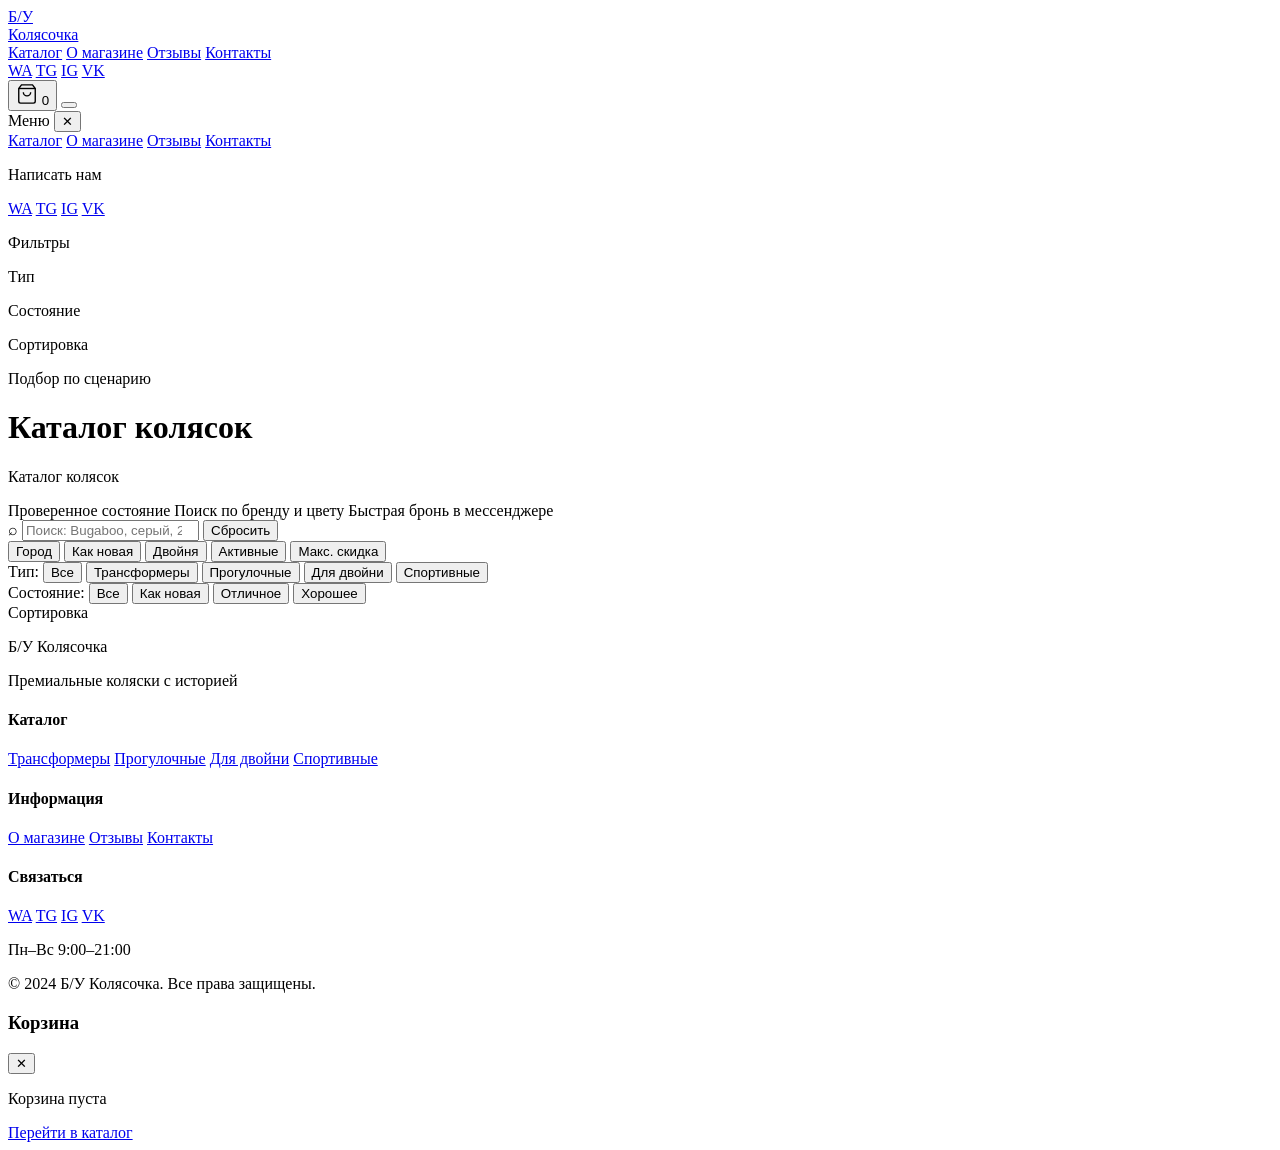
==== catalog.html @ 016c2472 "Modernize catalog filters and social CTAs Co-authored-by: valerabeus <valerabeus@users.noreply.githu" ====
<!DOCTYPE html>
<html lang="ru">
<head>
  <meta charset="UTF-8">
  <meta name="viewport" content="width=device-width, initial-scale=1.0">
  <title>Каталог — Б/У Колясочка</title>
  <meta name="description" content="Каталог б/у премиальных детских колясок. Bugaboo, Stokke, UPPAbaby, Cybex и другие бренды в наличии.">
  <script>
    (function () {
      var p = location.pathname, m = '/bu-kolyasochka';
      if (p === m || (p.endsWith(m) && !p.endsWith(m + '/'))) {
        location.replace(p + '/' + location.search + location.hash);
      }
    })();
  </script>
  <script src="/bu-kolyasochka/js/site.js"></script>
  <link rel="stylesheet" href="/bu-kolyasochka/css/style.css">
</head>
<body data-page="catalog">

  <header class="header" id="header">
    <div class="header-inner">
      <a href="index.html" class="logo">Б/У<br>Колясочка</a>
      <nav class="nav">
        <a href="catalog.html" class="nav-link nav-link--active">Каталог</a>
        <a href="index.html#about" class="nav-link">О магазине</a>
        <a href="index.html#reviews" class="nav-link">Отзывы</a>
        <a href="index.html#contact" class="nav-link">Контакты</a>
      </nav>
      <div class="header-actions">
        <div class="social-links social-links--header" aria-label="Мессенджеры и соцсети">
          <a href="https://wa.me/79000000000" class="social-icon social-icon--wa" target="_blank" rel="noopener" aria-label="WhatsApp">WA</a>
          <a href="https://t.me/bukolyasochka" class="social-icon social-icon--tg" target="_blank" rel="noopener" aria-label="Telegram">TG</a>
          <a href="https://instagram.com/bukolyasochka" class="social-icon social-icon--ig" target="_blank" rel="noopener" aria-label="Instagram">IG</a>
          <a href="https://vk.com/bukolyasochka" class="social-icon social-icon--vk" target="_blank" rel="noopener" aria-label="VK">VK</a>
        </div>
        <button class="cart-toggle" id="cartToggle" aria-label="Корзина">
          <svg width="22" height="22" viewBox="0 0 24 24" fill="none" stroke="currentColor" stroke-width="1.5">
            <path d="M6 2L3 6v14a2 2 0 002 2h14a2 2 0 002-2V6l-3-4z"/>
            <line x1="3" y1="6" x2="21" y2="6"/>
            <path d="M16 10a4 4 0 01-8 0"/>
          </svg>
          <span class="cart-count" id="cartCount">0</span>
        </button>
        <button class="burger" id="burgerBtn" aria-label="Меню">
          <span></span><span></span><span></span>
        </button>
      </div>
    </div>
  </header>

  <div class="mobile-menu-overlay" id="mobileMenuOverlay"></div>
  <div class="mobile-menu" id="mobileMenu">
    <div class="mobile-menu-head">
      <span class="mobile-menu-title">Меню</span>
      <button class="mobile-menu-close" id="mobileMenuClose" aria-label="Закрыть">✕</button>
    </div>
    <nav class="mobile-nav">
      <a href="catalog.html" class="mobile-nav-link">Каталог</a>
      <a href="index.html#about" class="mobile-nav-link">О магазине</a>
      <a href="index.html#reviews" class="mobile-nav-link">Отзывы</a>
      <a href="index.html#contact" class="mobile-nav-link">Контакты</a>
    </nav>
    <div class="mobile-menu-socials">
      <p class="mobile-filter-label">Написать нам</p>
      <div class="social-links social-links--mobile" aria-label="Мессенджеры и соцсети">
        <a href="https://wa.me/79000000000" class="social-icon social-icon--wa" target="_blank" rel="noopener" aria-label="WhatsApp">WA</a>
        <a href="https://t.me/bukolyasochka" class="social-icon social-icon--tg" target="_blank" rel="noopener" aria-label="Telegram">TG</a>
        <a href="https://instagram.com/bukolyasochka" class="social-icon social-icon--ig" target="_blank" rel="noopener" aria-label="Instagram">IG</a>
        <a href="https://vk.com/bukolyasochka" class="social-icon social-icon--vk" target="_blank" rel="noopener" aria-label="VK">VK</a>
      </div>
    </div>
    <div class="mobile-menu-filters" id="mobileMenuFilters">
      <p class="mobile-menu-filters-title">Фильтры</p>
      <div class="mobile-filter-group">
        <p class="mobile-filter-label">Тип</p>
        <div class="mobile-filter-btns" id="mobileTypeFilters"></div>
      </div>
      <div class="mobile-filter-group">
        <p class="mobile-filter-label">Состояние</p>
        <div class="mobile-filter-btns" id="mobileConditionFilters"></div>
      </div>
      <div class="mobile-filter-group">
        <p class="mobile-filter-label">Сортировка</p>
        <div class="mobile-filter-btns mobile-sort-btns" id="mobileSortFilters"></div>
      </div>
    </div>
  </div>

  <main class="catalog-page">
    <div class="container">
      <div class="catalog-header">
        <p class="section-kicker">Подбор по сценарию</p>
        <h1 class="catalog-title">Каталог колясок</h1>
        <p class="catalog-subtitle" id="catalogSubtitle">Каталог колясок</p>
        <div class="catalog-highlights" aria-label="Преимущества каталога">
          <span>Проверенное состояние</span>
          <span>Поиск по бренду и цвету</span>
          <span>Быстрая бронь в мессенджере</span>
        </div>
      </div>
    </div>

    <div class="filter-bar" id="filterBar">
      <div class="filter-bar-inner">
        <div class="catalog-filter-head">
          <label class="catalog-search" for="catalogSearch">
            <span class="catalog-search-icon">⌕</span>
            <input type="search" id="catalogSearch" placeholder="Поиск: Bugaboo, серый, 2022..." autocomplete="off">
          </label>
          <button class="catalog-filter-reset" id="catalogTopReset" type="button">Сбросить</button>
        </div>
        <div class="quick-presets" aria-label="Быстрые фильтры">
          <button class="quick-preset" type="button" data-preset data-preset-type="stroller" data-preset-sort="newest">Город</button>
          <button class="quick-preset" type="button" data-preset data-preset-condition="likenew" data-preset-sort="discount-desc">Как новая</button>
          <button class="quick-preset" type="button" data-preset data-preset-type="twin" data-preset-sort="newest">Двойня</button>
          <button class="quick-preset" type="button" data-preset data-preset-type="sport" data-preset-sort="price-asc">Активные</button>
          <button class="quick-preset" type="button" data-preset data-preset-sort="discount-desc">Макс. скидка</button>
        </div>
        <div class="filter-row">
          <span class="filter-label">Тип:</span>
          <button class="filter-btn active" data-filter="type" data-value="">Все</button>
          <button class="filter-btn" data-filter="type" data-value="transformer">Трансформеры</button>
          <button class="filter-btn" data-filter="type" data-value="stroller">Прогулочные</button>
          <button class="filter-btn" data-filter="type" data-value="twin">Для двойни</button>
          <button class="filter-btn" data-filter="type" data-value="sport">Спортивные</button>
        </div>
        <div class="filter-row">
          <span class="filter-label">Состояние:</span>
          <button class="filter-btn active" data-filter="condition" data-value="">Все</button>
          <button class="filter-btn" data-filter="condition" data-value="likenew">Как новая</button>
          <button class="filter-btn" data-filter="condition" data-value="excellent">Отличное</button>
          <button class="filter-btn" data-filter="condition" data-value="good">Хорошее</button>
        </div>
      </div>
    </div>

    <div class="catalog-toolbar">
      <div class="container catalog-toolbar-inner">
        <div class="catalog-toolbar-row">
          <span class="filter-label">Сортировка</span>
          <div class="sort-pills" id="sortPills"></div>
        </div>
        <div class="catalog-toolbar-meta">
          <p class="catalog-shown" id="catalogShownCount"></p>
          <div class="catalog-active-filters" id="catalogActiveFilters"></div>
        </div>
      </div>
    </div>

    <div class="container catalog-grid-wrap">
      <div class="products-grid products-grid--catalog" id="catalogGrid"></div>
      <div class="load-more-wrapper" id="loadMoreWrapper" style="display:none">
        <button class="btn btn-ghost btn-lg" id="loadMoreBtn">Показать ещё</button>
      </div>
      <div class="catalog-empty" id="catalogEmpty" style="display:none">
        <p>По вашему запросу ничего не найдено</p>
        <button class="btn btn-ghost btn-sm" id="emptyReset">Сбросить фильтры</button>
      </div>
    </div>
  </main>

  <footer class="footer">
    <div class="container">
      <div class="footer-grid">
        <div class="footer-brand">
          <div class="footer-logo">Б/У Колясочка</div>
          <p class="footer-tagline">Премиальные коляски с историей</p>
        </div>
        <div class="footer-col">
          <h4 class="footer-col-title">Каталог</h4>
          <a href="catalog.html?type=transformer" class="footer-link">Трансформеры</a>
          <a href="catalog.html?type=stroller" class="footer-link">Прогулочные</a>
          <a href="catalog.html?type=twin" class="footer-link">Для двойни</a>
          <a href="catalog.html?type=sport" class="footer-link">Спортивные</a>
        </div>
        <div class="footer-col">
          <h4 class="footer-col-title">Информация</h4>
          <a href="index.html#about" class="footer-link">О магазине</a>
          <a href="index.html#reviews" class="footer-link">Отзывы</a>
          <a href="index.html#contact" class="footer-link">Контакты</a>
        </div>
        <div class="footer-col">
          <h4 class="footer-col-title">Связаться</h4>
          <div class="social-links social-links--footer" aria-label="Мессенджеры и соцсети">
            <a href="https://wa.me/79000000000" class="social-icon social-icon--wa" target="_blank" rel="noopener" aria-label="WhatsApp">WA</a>
            <a href="https://t.me/bukolyasochka" class="social-icon social-icon--tg" target="_blank" rel="noopener" aria-label="Telegram">TG</a>
            <a href="https://instagram.com/bukolyasochka" class="social-icon social-icon--ig" target="_blank" rel="noopener" aria-label="Instagram">IG</a>
            <a href="https://vk.com/bukolyasochka" class="social-icon social-icon--vk" target="_blank" rel="noopener" aria-label="VK">VK</a>
          </div>
          <p class="footer-text">Пн–Вс 9:00–21:00</p>
        </div>
      </div>
      <div class="footer-bottom">
        <p class="footer-copy">© 2024 Б/У Колясочка. Все права защищены.</p>
      </div>
    </div>
  </footer>

  <div class="cart-overlay" id="cartOverlay"></div>
  <aside class="cart-drawer" id="cartDrawer">
    <div class="cart-drawer-header">
      <h3 class="cart-drawer-title">Корзина</h3>
      <button class="cart-drawer-close" id="cartClose" aria-label="Закрыть">✕</button>
    </div>
    <div class="cart-drawer-body" id="cartBody">
      <div class="cart-empty" id="cartEmpty">
        <p>Корзина пуста</p>
        <a href="catalog.html" class="btn btn-primary btn-sm">Перейти в каталог</a>
      </div>
      <div class="cart-items" id="cartItems"></div>
    </div>
    <div class="cart-drawer-footer" id="cartFooter" style="display:none">
      <div class="cart-total">
        <span>Итого:</span>
        <span class="cart-total-price" id="cartTotal">0 ₽</span>
      </div>
      <button class="btn btn-primary btn-lg" id="checkoutBtn" style="width:100%">Отправить заявку</button>
    </div>
  </aside>

  <nav class="bottom-nav" id="bottomNav" aria-label="Мобильная навигация"></nav>

  <script src="/bu-kolyasochka/js/products.js"></script>
  <script src="/bu-kolyasochka/js/cart.js"></script>
  <script src="/bu-kolyasochka/js/main.js"></script>
</body>
</html>
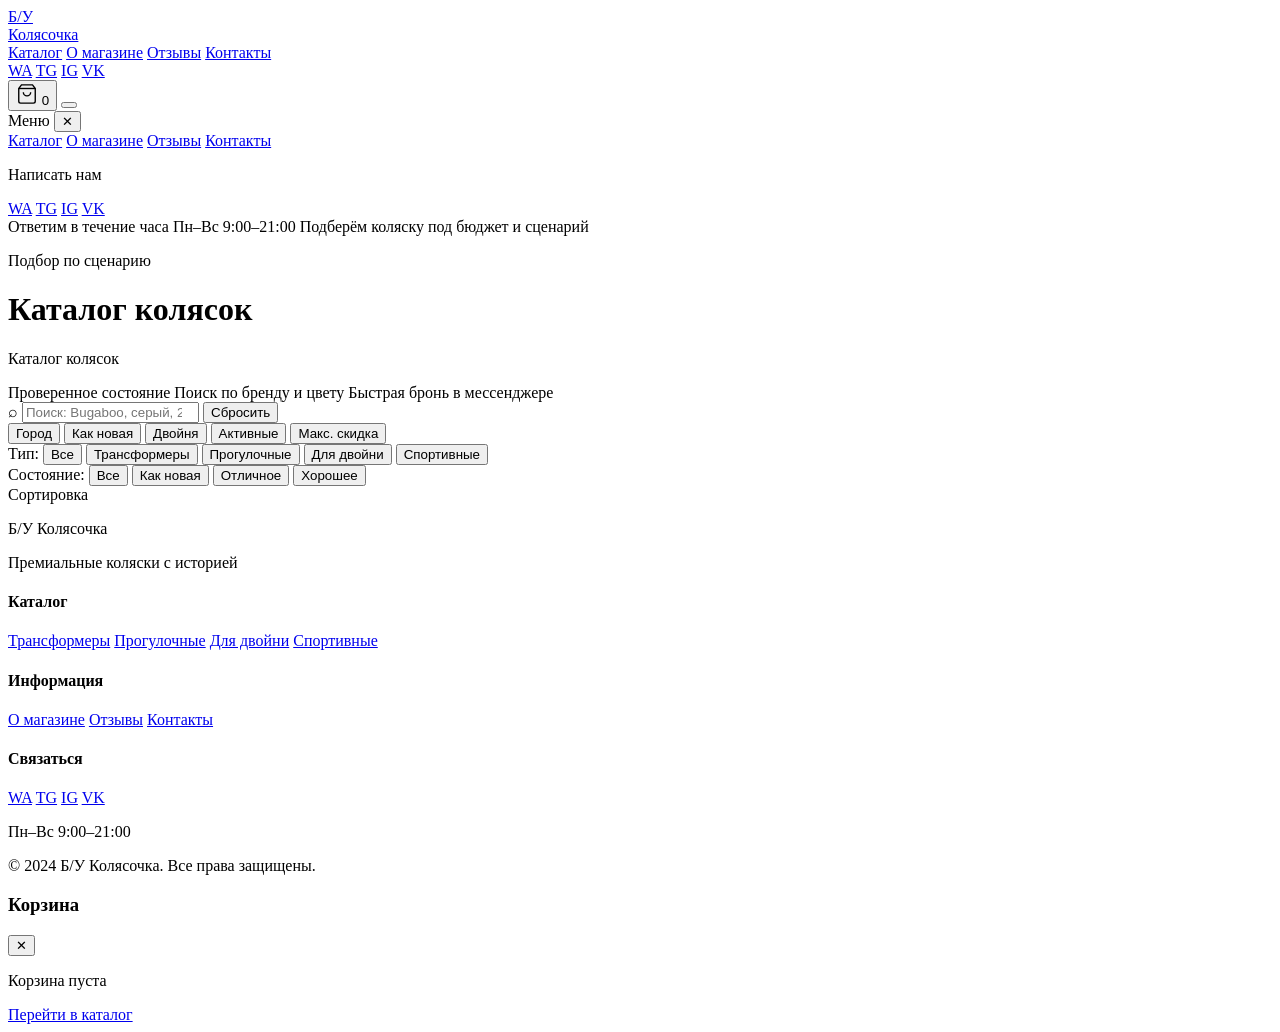
==== commit c1535d37: "Remove filters from mobile menu Co-authored-by: valerabeus <valerabeus@users.noreply.github.com>" ====
--- a/catalog.html
+++ b/catalog.html
@@ -70,20 +70,10 @@
         <a href="https://vk.com/bukolyasochka" class="social-icon social-icon--vk" target="_blank" rel="noopener" aria-label="VK">VK</a>
       </div>
     </div>
-    <div class="mobile-menu-filters" id="mobileMenuFilters">
-      <p class="mobile-menu-filters-title">Фильтры</p>
-      <div class="mobile-filter-group">
-        <p class="mobile-filter-label">Тип</p>
-        <div class="mobile-filter-btns" id="mobileTypeFilters"></div>
-      </div>
-      <div class="mobile-filter-group">
-        <p class="mobile-filter-label">Состояние</p>
-        <div class="mobile-filter-btns" id="mobileConditionFilters"></div>
-      </div>
-      <div class="mobile-filter-group">
-        <p class="mobile-filter-label">Сортировка</p>
-        <div class="mobile-filter-btns mobile-sort-btns" id="mobileSortFilters"></div>
-      </div>
+    <div class="mobile-menu-info">
+      <span>Ответим в течение часа</span>
+      <span>Пн–Вс 9:00–21:00</span>
+      <span>Подберём коляску под бюджет и сценарий</span>
     </div>
   </div>
 
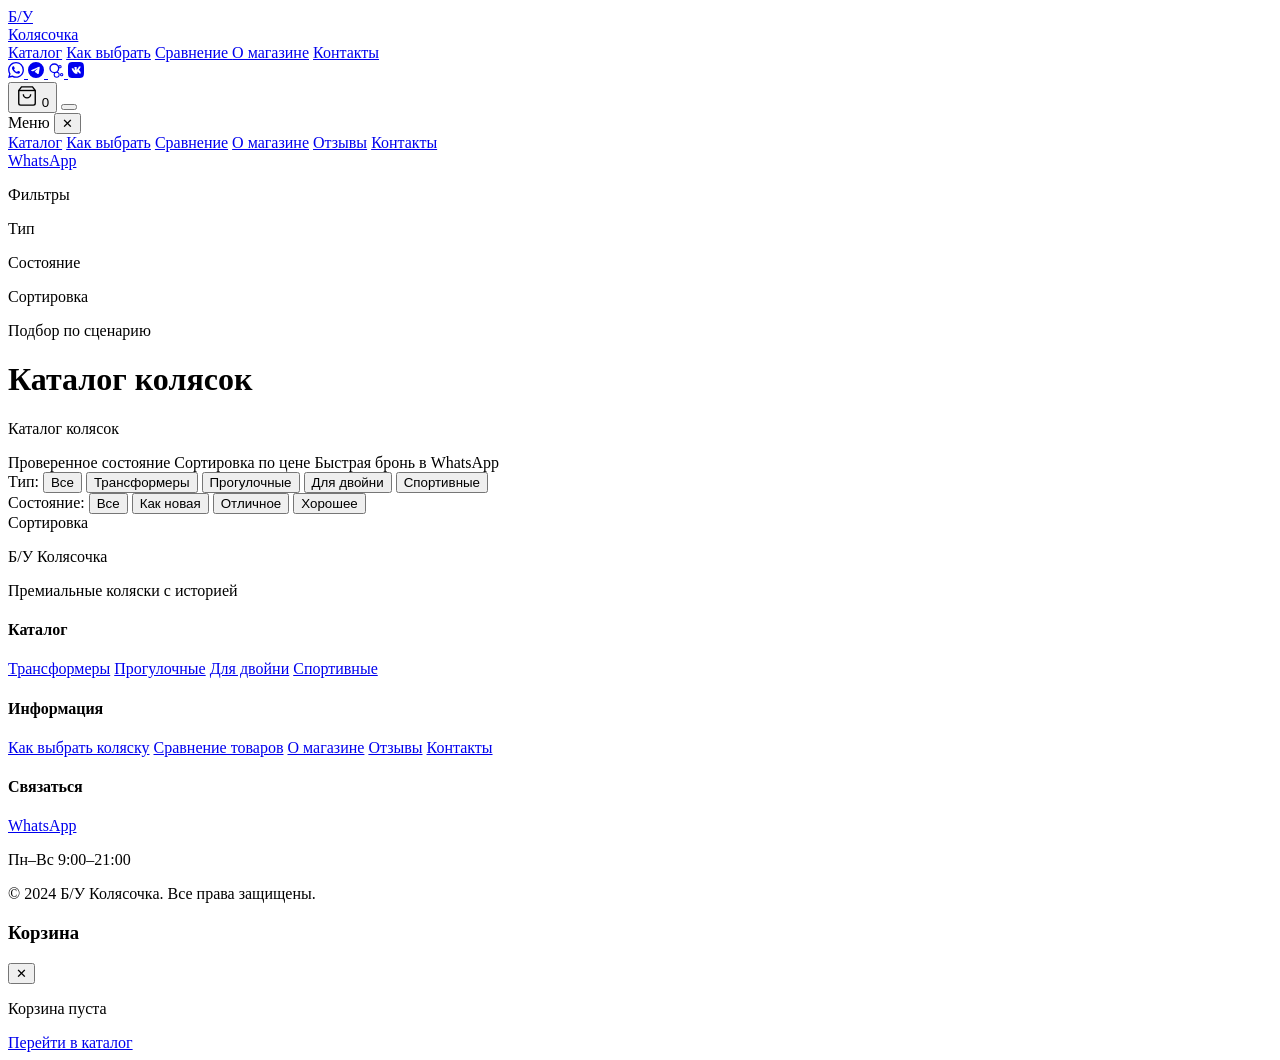
==== commit 55bcc6d7: "Add social icons to all page headers and Avito CTA to hero Replace WhatsApp button in header with 4 " ====
--- a/catalog.html
+++ b/catalog.html
@@ -23,16 +23,25 @@
       <a href="index.html" class="logo">Б/У<br>Колясочка</a>
       <nav class="nav">
         <a href="catalog.html" class="nav-link nav-link--active">Каталог</a>
+        <a href="kak-vybrat.html" class="nav-link">Как выбрать</a>
+        <a href="compare.html" class="nav-link">Сравнение <span data-compare-count style="display:none"></span></a>
         <a href="index.html#about" class="nav-link">О магазине</a>
-        <a href="index.html#reviews" class="nav-link">Отзывы</a>
         <a href="index.html#contact" class="nav-link">Контакты</a>
       </nav>
       <div class="header-actions">
-        <div class="social-links social-links--header" aria-label="Мессенджеры и соцсети">
-          <a href="https://wa.me/79000000000" class="social-icon social-icon--wa" target="_blank" rel="noopener" aria-label="WhatsApp">WA</a>
-          <a href="https://t.me/bukolyasochka" class="social-icon social-icon--tg" target="_blank" rel="noopener" aria-label="Telegram">TG</a>
-          <a href="https://instagram.com/bukolyasochka" class="social-icon social-icon--ig" target="_blank" rel="noopener" aria-label="Instagram">IG</a>
-          <a href="https://vk.com/bukolyasochka" class="social-icon social-icon--vk" target="_blank" rel="noopener" aria-label="VK">VK</a>
+        <div class="social-icons">
+          <a href="https://wa.me/79000000000" class="social-icon social-icon--wa" target="_blank" rel="noopener" title="WhatsApp">
+            <svg width="16" height="16" viewBox="0 0 24 24" fill="currentColor" aria-hidden="true"><path d="M17.472 14.382c-.297-.149-1.758-.867-2.03-.967-.273-.099-.471-.148-.67.15-.197.297-.767.966-.94 1.164-.173.199-.347.223-.644.075-.297-.15-1.255-.463-2.39-1.475-.883-.788-1.48-1.761-1.653-2.059-.173-.297-.018-.458.13-.606.134-.133.298-.347.446-.52.149-.174.198-.298.298-.497.099-.198.05-.371-.025-.52-.075-.149-.669-1.612-.916-2.207-.242-.579-.487-.5-.669-.51-.173-.008-.371-.01-.57-.01-.198 0-.52.074-.792.372-.272.297-1.04 1.016-1.04 2.479 0 1.462 1.065 2.875 1.213 3.074.149.198 2.096 3.2 5.077 4.487.709.306 1.262.489 1.694.625.712.227 1.36.195 1.871.118.571-.085 1.758-.719 2.006-1.413.248-.694.248-1.289.173-1.413-.074-.124-.272-.198-.57-.347m-5.421 7.403h-.004a9.87 9.87 0 01-5.031-1.378l-.361-.214-3.741.982.998-3.648-.235-.374a9.86 9.86 0 01-1.51-5.26c.001-5.45 4.436-9.884 9.888-9.884 2.64 0 5.122 1.03 6.988 2.898a9.825 9.825 0 012.893 6.994c-.003 5.45-4.437 9.884-9.885 9.884m8.413-18.297A11.815 11.815 0 0012.05 0C5.495 0 .16 5.335.157 11.892c0 2.096.547 4.142 1.588 5.945L.057 24l6.305-1.654a11.882 11.882 0 005.683 1.448h.005c6.554 0 11.89-5.335 11.893-11.893a11.821 11.821 0 00-3.48-8.413z"/></svg>
+          </a>
+          <a href="https://t.me/bukolyasochka" class="social-icon social-icon--tg" target="_blank" rel="noopener" title="Telegram">
+            <svg width="16" height="16" viewBox="0 0 24 24" fill="currentColor" aria-hidden="true"><path d="M11.944 0A12 12 0 0 0 0 12a12 12 0 0 0 12 12 12 12 0 0 0 12-12A12 12 0 0 0 12 0a12 12 0 0 0-.056 0zm4.962 7.224c.1-.002.321.023.465.14a.506.506 0 0 1 .171.325c.016.093.036.306.02.472-.18 1.898-.962 6.502-1.36 8.627-.168.9-.499 1.201-.82 1.23-.696.065-1.225-.46-1.9-.902-1.056-.693-1.653-1.124-2.678-1.8-1.185-.78-.417-1.21.258-1.91.177-.184 3.247-2.977 3.307-3.23.007-.032.014-.15-.056-.212s-.174-.041-.249-.024c-.106.024-1.793 1.14-5.061 3.345-.48.33-.913.49-1.302.48-.428-.008-1.252-.241-1.865-.44-.752-.245-1.349-.374-1.297-.789.027-.216.325-.437.893-.663 3.498-1.524 5.83-2.529 6.998-3.014 3.332-1.386 4.025-1.627 4.476-1.635z"/></svg>
+          </a>
+          <a href="https://www.avito.ru/bukolyasochka" class="social-icon social-icon--avito" target="_blank" rel="noopener" title="Авито">
+            <svg width="16" height="16" viewBox="0 0 24 24" fill="currentColor" aria-hidden="true"><path d="M9.5 2a7.5 7.5 0 1 1 0 15 7.5 7.5 0 0 1 0-15zm0 2a5.5 5.5 0 1 0 0 11 5.5 5.5 0 0 0 0-11zm8.5.5a2.5 2.5 0 1 1 0 5 2.5 2.5 0 0 1 0-5zm0 1.5a1 1 0 1 0 0 2 1 1 0 0 0 0-2zm-5 8.5a4.5 4.5 0 1 1 0 9 4.5 4.5 0 0 1 0-9zm0 1.5a3 3 0 1 0 0 6 3 3 0 0 0 0-6zm7.5.5a2.5 2.5 0 1 1 0 5 2.5 2.5 0 0 1 0-5zm0 1.5a1 1 0 1 0 0 2 1 1 0 0 0 0-2z"/></svg>
+          </a>
+          <a href="https://vk.com/bukolyasochka" class="social-icon social-icon--vk" target="_blank" rel="noopener" title="ВКонтакте">
+            <svg width="16" height="16" viewBox="0 0 24 24" fill="currentColor" aria-hidden="true"><path d="M15.684 0H8.316C1.592 0 0 1.592 0 8.316v7.368C0 22.408 1.592 24 8.316 24h7.368C22.408 24 24 22.408 24 15.684V8.316C24 1.592 22.391 0 15.684 0zm3.692 17.123h-1.744c-.66 0-.864-.525-2.05-1.727-1.033-1.01-1.49-.9-1.49.476v1.255c0 .368-.122.588-1.14.588-1.68 0-3.54-.996-4.85-2.859-1.965-2.748-2.503-4.804-2.503-5.226 0-.228.09-.44.347-.44h1.753c.26 0 .357.12.453.406.502 1.455 1.34 2.73 1.68 2.73.13 0 .189-.06.189-.386V9.28c-.044-.834-.484-1.166-.484-1.536 0-.189.163-.388.422-.388h2.761c.22 0 .297.117.297.375v3.572c0 .207.09.28.146.28.13 0 .243-.073.483-.325 1.492-1.615 2.558-4.11 2.558-4.11.069-.145.22-.283.475-.283h1.753c.524 0 .637.268.524.53-.217.505-2.312 3.96-2.312 3.96-.178.3-.245.43 0 .757.178.246.762.756 1.152 1.213.716.828 1.264 1.525 1.409 2.005.14.487-.107.738-.596.738z"/></svg>
+          </a>
         </div>
         <button class="cart-toggle" id="cartToggle" aria-label="Корзина">
           <svg width="22" height="22" viewBox="0 0 24 24" fill="none" stroke="currentColor" stroke-width="1.5">
@@ -57,23 +66,29 @@
     </div>
     <nav class="mobile-nav">
       <a href="catalog.html" class="mobile-nav-link">Каталог</a>
+      <a href="kak-vybrat.html" class="mobile-nav-link">Как выбрать</a>
+      <a href="compare.html" class="mobile-nav-link">Сравнение</a>
       <a href="index.html#about" class="mobile-nav-link">О магазине</a>
       <a href="index.html#reviews" class="mobile-nav-link">Отзывы</a>
       <a href="index.html#contact" class="mobile-nav-link">Контакты</a>
     </nav>
-    <div class="mobile-menu-socials">
-      <p class="mobile-filter-label">Написать нам</p>
-      <div class="social-links social-links--mobile" aria-label="Мессенджеры и соцсети">
-        <a href="https://wa.me/79000000000" class="social-icon social-icon--wa" target="_blank" rel="noopener" aria-label="WhatsApp">WA</a>
-        <a href="https://t.me/bukolyasochka" class="social-icon social-icon--tg" target="_blank" rel="noopener" aria-label="Telegram">TG</a>
-        <a href="https://instagram.com/bukolyasochka" class="social-icon social-icon--ig" target="_blank" rel="noopener" aria-label="Instagram">IG</a>
-        <a href="https://vk.com/bukolyasochka" class="social-icon social-icon--vk" target="_blank" rel="noopener" aria-label="VK">VK</a>
-      </div>
-    </div>
-    <div class="mobile-menu-info">
-      <span>Ответим в течение часа</span>
-      <span>Пн–Вс 9:00–21:00</span>
-      <span>Подберём коляску под бюджет и сценарий</span>
+    <div class="mobile-menu-wa">
+      <a href="https://wa.me/79000000000" class="btn btn-whatsapp btn-sm" style="width:100%" target="_blank" rel="noopener">WhatsApp</a>
+    </div>
+    <div class="mobile-menu-filters" id="mobileMenuFilters">
+      <p class="mobile-menu-filters-title">Фильтры</p>
+      <div class="mobile-filter-group">
+        <p class="mobile-filter-label">Тип</p>
+        <div class="mobile-filter-btns" id="mobileTypeFilters"></div>
+      </div>
+      <div class="mobile-filter-group">
+        <p class="mobile-filter-label">Состояние</p>
+        <div class="mobile-filter-btns" id="mobileConditionFilters"></div>
+      </div>
+      <div class="mobile-filter-group">
+        <p class="mobile-filter-label">Сортировка</p>
+        <div class="mobile-filter-btns mobile-sort-btns" id="mobileSortFilters"></div>
+      </div>
     </div>
   </div>
 
@@ -85,28 +100,14 @@
         <p class="catalog-subtitle" id="catalogSubtitle">Каталог колясок</p>
         <div class="catalog-highlights" aria-label="Преимущества каталога">
           <span>Проверенное состояние</span>
-          <span>Поиск по бренду и цвету</span>
-          <span>Быстрая бронь в мессенджере</span>
+          <span>Сортировка по цене</span>
+          <span>Быстрая бронь в WhatsApp</span>
         </div>
       </div>
     </div>
 
     <div class="filter-bar" id="filterBar">
       <div class="filter-bar-inner">
-        <div class="catalog-filter-head">
-          <label class="catalog-search" for="catalogSearch">
-            <span class="catalog-search-icon">⌕</span>
-            <input type="search" id="catalogSearch" placeholder="Поиск: Bugaboo, серый, 2022..." autocomplete="off">
-          </label>
-          <button class="catalog-filter-reset" id="catalogTopReset" type="button">Сбросить</button>
-        </div>
-        <div class="quick-presets" aria-label="Быстрые фильтры">
-          <button class="quick-preset" type="button" data-preset data-preset-type="stroller" data-preset-sort="newest">Город</button>
-          <button class="quick-preset" type="button" data-preset data-preset-condition="likenew" data-preset-sort="discount-desc">Как новая</button>
-          <button class="quick-preset" type="button" data-preset data-preset-type="twin" data-preset-sort="newest">Двойня</button>
-          <button class="quick-preset" type="button" data-preset data-preset-type="sport" data-preset-sort="price-asc">Активные</button>
-          <button class="quick-preset" type="button" data-preset data-preset-sort="discount-desc">Макс. скидка</button>
-        </div>
         <div class="filter-row">
           <span class="filter-label">Тип:</span>
           <button class="filter-btn active" data-filter="type" data-value="">Все</button>
@@ -166,18 +167,15 @@
         </div>
         <div class="footer-col">
           <h4 class="footer-col-title">Информация</h4>
+          <a href="kak-vybrat.html" class="footer-link">Как выбрать коляску</a>
+          <a href="compare.html" class="footer-link">Сравнение товаров</a>
           <a href="index.html#about" class="footer-link">О магазине</a>
           <a href="index.html#reviews" class="footer-link">Отзывы</a>
           <a href="index.html#contact" class="footer-link">Контакты</a>
         </div>
         <div class="footer-col">
           <h4 class="footer-col-title">Связаться</h4>
-          <div class="social-links social-links--footer" aria-label="Мессенджеры и соцсети">
-            <a href="https://wa.me/79000000000" class="social-icon social-icon--wa" target="_blank" rel="noopener" aria-label="WhatsApp">WA</a>
-            <a href="https://t.me/bukolyasochka" class="social-icon social-icon--tg" target="_blank" rel="noopener" aria-label="Telegram">TG</a>
-            <a href="https://instagram.com/bukolyasochka" class="social-icon social-icon--ig" target="_blank" rel="noopener" aria-label="Instagram">IG</a>
-            <a href="https://vk.com/bukolyasochka" class="social-icon social-icon--vk" target="_blank" rel="noopener" aria-label="VK">VK</a>
-          </div>
+          <a href="https://wa.me/79000000000" class="footer-link" target="_blank" rel="noopener">WhatsApp</a>
           <p class="footer-text">Пн–Вс 9:00–21:00</p>
         </div>
       </div>
@@ -205,7 +203,7 @@
         <span>Итого:</span>
         <span class="cart-total-price" id="cartTotal">0 ₽</span>
       </div>
-      <button class="btn btn-primary btn-lg" id="checkoutBtn" style="width:100%">Отправить заявку</button>
+      <button class="btn btn-primary btn-lg" id="checkoutBtn" style="width:100%">Оформить через WhatsApp</button>
     </div>
   </aside>
 
@@ -213,6 +211,8 @@
 
   <script src="/bu-kolyasochka/js/products.js"></script>
   <script src="/bu-kolyasochka/js/cart.js"></script>
+  <script src="/bu-kolyasochka/js/compare.js"></script>
   <script src="/bu-kolyasochka/js/main.js"></script>
+  <script src="/bu-kolyasochka/js/assistant.js"></script>
 </body>
 </html>
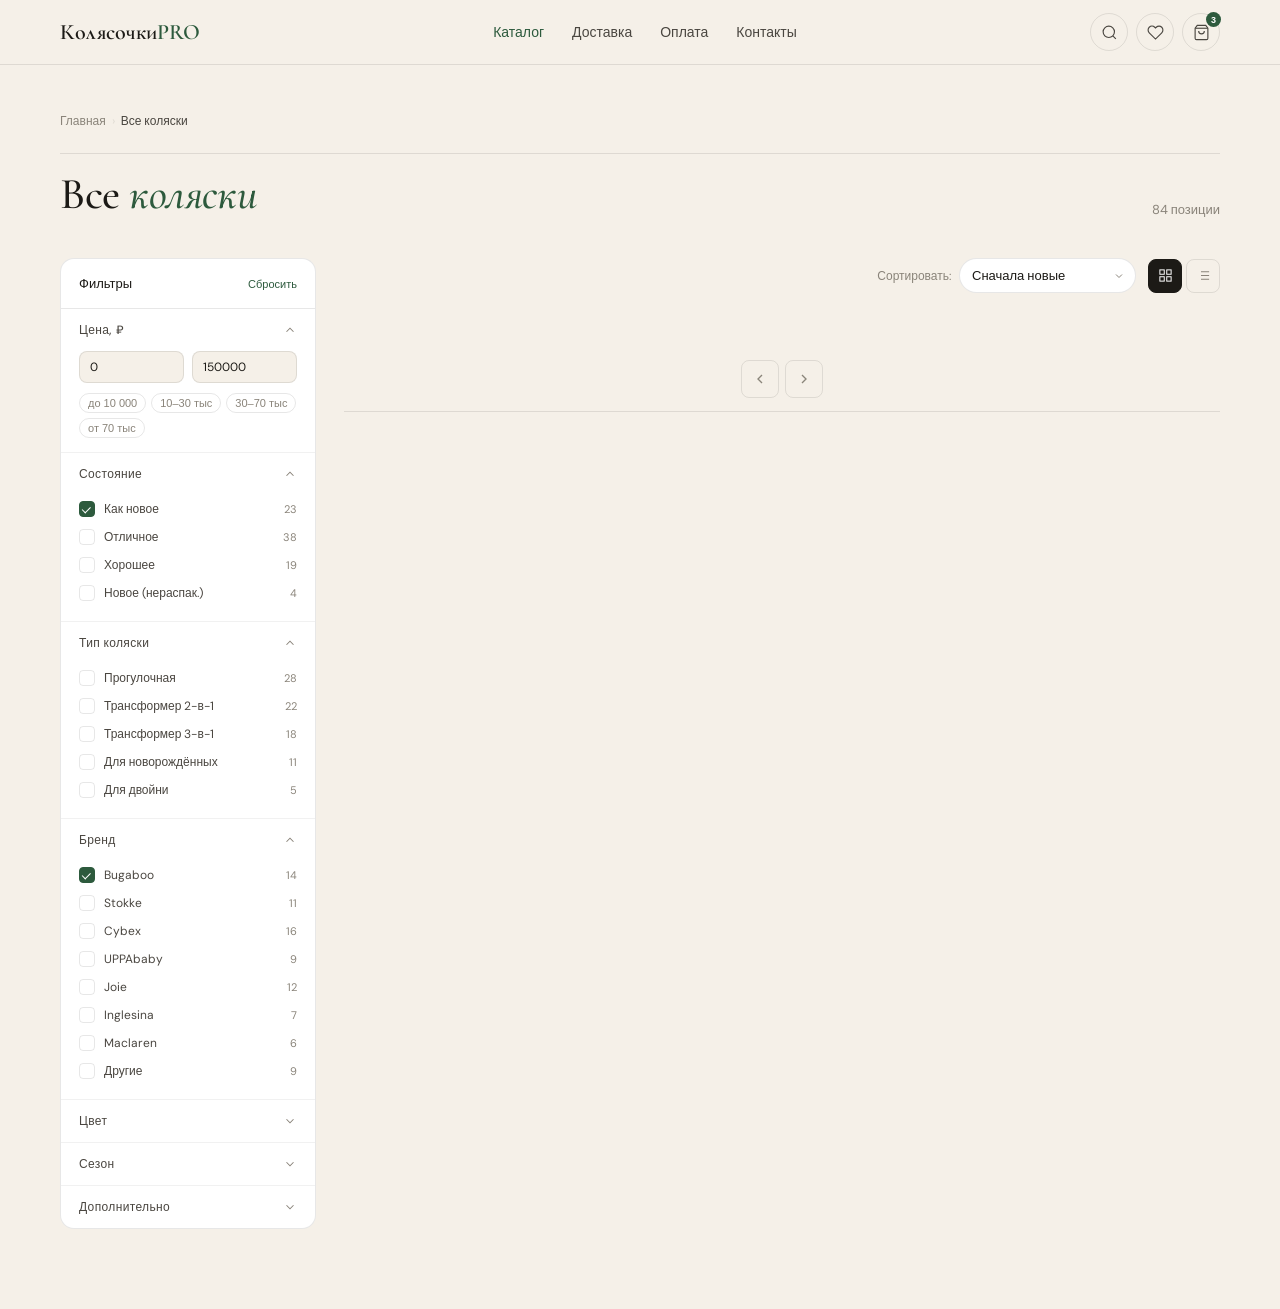
==== commit c8c7d54c: "Rebuild storefront from ZIP layouts and expand catalog to 62 items. Apply new homepage, catalog, pro" ====
--- a/catalog.html
+++ b/catalog.html
@@ -1,218 +1,524 @@
 <!DOCTYPE html>
 <html lang="ru">
 <head>
-  <meta charset="UTF-8">
-  <meta name="viewport" content="width=device-width, initial-scale=1.0">
-  <title>Каталог — Б/У Колясочка</title>
-  <meta name="description" content="Каталог б/у премиальных детских колясок. Bugaboo, Stokke, UPPAbaby, Cybex и другие бренды в наличии.">
-  <script>
-    (function () {
-      var p = location.pathname, m = '/bu-kolyasochka';
-      if (p === m || (p.endsWith(m) && !p.endsWith(m + '/'))) {
-        location.replace(p + '/' + location.search + location.hash);
-      }
-    })();
-  </script>
-  <script src="/bu-kolyasochka/js/site.js"></script>
-  <link rel="stylesheet" href="/bu-kolyasochka/css/style.css">
+<meta charset="UTF-8">
+<meta name="viewport" content="width=device-width, initial-scale=1.0">
+<title>Каталог колясок б/у — КолясочкиPRO</title>
+<meta name="description" content="Каталог б/у колясок премиум-брендов: 62 товара, проверка, рассрочка, доставка.">
+<script src="/bu-kolyasochka/js/site.js"></script>
+<link rel="preconnect" href="https://fonts.googleapis.com">
+<link href="https://fonts.googleapis.com/css2?family=Cormorant+Garamond:ital,wght@0,400;0,500;0,600;1,400;1,500&family=DM+Sans:wght@300;400;500&display=swap" rel="stylesheet">
+<style>
+*, *::before, *::after { box-sizing: border-box; margin: 0; padding: 0; }
+
+:root {
+  --cream: #f5f0e8;
+  --cream2: #ede7d9;
+  --cream3: #e5dece;
+  --ink: #1c1a16;
+  --ink2: #4a4640;
+  --ink3: #8a847a;
+  --surface: #ffffff;
+  --border: rgba(28,26,22,0.1);
+  --border2: rgba(28,26,22,0.06);
+  --green: #2d5a3d;
+  --green-light: #e8f2eb;
+  --green-mid: #4a8c62;
+  --sand: #c8a96e;
+  --sand-light: #f7f0e2;
+  --r: 14px;
+  --r-sm: 8px;
+  --sidebar: 256px;
+  --nav-h: 65px;
+}
+
+html { scroll-behavior: smooth; }
+body { font-family: 'DM Sans', sans-serif; background: var(--cream); color: var(--ink); overflow-x: hidden; -webkit-font-smoothing: antialiased; }
+a { text-decoration: none; color: inherit; }
+
+/* ── NAV ── */
+nav {
+  position: sticky; top: 0; z-index: 200;
+  background: rgba(245,240,232,0.93);
+  backdrop-filter: blur(12px);
+  border-bottom: 1px solid var(--border);
+  height: var(--nav-h);
+}
+.nav-inner { display: flex; align-items: center; justify-content: space-between; padding: 0 20px; max-width: 1200px; margin: 0 auto; height: 100%; }
+.logo { font-family: 'Cormorant Garamond', serif; font-size: 22px; font-weight: 600; }
+.logo span { color: var(--green); }
+.nav-links { display: flex; gap: 28px; list-style: none; font-size: 14px; color: var(--ink2); }
+.nav-links a:hover { color: var(--green); }
+.nav-links a.active { color: var(--green); font-weight: 500; }
+.nav-actions { display: flex; gap: 8px; }
+.nav-btn { width: 38px; height: 38px; border-radius: 50%; border: 1px solid var(--border); background: transparent; cursor: pointer; display: flex; align-items: center; justify-content: center; transition: background .15s; position: relative; }
+.nav-btn:hover { background: var(--cream2); }
+.nav-btn svg { width: 17px; height: 17px; stroke: var(--ink2); fill: none; stroke-width: 1.6; }
+.cart-dot { position: absolute; top: -2px; right: -2px; width: 15px; height: 15px; border-radius: 50%; background: var(--green); color: #fff; font-size: 9px; font-weight: 600; display: flex; align-items: center; justify-content: center; }
+.burger { display: none; flex-direction: column; gap: 5px; cursor: pointer; padding: 4px; background: none; border: none; }
+.burger span { display: block; width: 22px; height: 1.5px; background: var(--ink); border-radius: 2px; }
+
+/* ── PAGE LAYOUT ── */
+.page-wrap { max-width: 1200px; margin: 0 auto; padding: 0 20px 80px; }
+
+/* ── BREADCRUMB + HEADER ── */
+.catalog-header { padding: 24px 0 0; }
+.breadcrumb { display: flex; align-items: center; gap: 6px; font-size: 12px; color: var(--ink3); margin-bottom: 16px; flex-wrap: wrap; }
+.breadcrumb a { color: var(--ink3); }
+.breadcrumb a:hover { color: var(--ink); }
+.breadcrumb span { color: var(--border); }
+.catalog-title-row { display: flex; align-items: flex-end; justify-content: space-between; gap: 16px; margin-bottom: 8px; flex-wrap: wrap; }
+.catalog-title { font-family: 'Cormorant Garamond', serif; font-size: clamp(28px, 4vw, 44px); font-weight: 500; line-height: 1.1; letter-spacing: -.01em; }
+.catalog-title em { font-style: italic; color: var(--green); }
+.catalog-count { font-size: 13px; color: var(--ink3); }
+
+/* ── ACTIVE FILTERS ── */
+.active-filters { display: flex; gap: 8px; flex-wrap: wrap; padding: 12px 0 20px; }
+.filter-tag { display: flex; align-items: center; gap: 6px; background: var(--surface); border: 1px solid var(--border); border-radius: 20px; padding: 5px 12px; font-size: 12px; color: var(--ink2); cursor: pointer; transition: border-color .15s; }
+.filter-tag:hover { border-color: var(--ink3); }
+.filter-tag .remove { color: var(--ink3); font-size: 14px; line-height: 1; }
+.filter-tag.clear-all { background: var(--ink); color: #fff; border-color: var(--ink); }
+.filter-tag.clear-all:hover { background: var(--green); border-color: var(--green); }
+
+/* ── MAIN CONTENT GRID ── */
+.content-grid { display: grid; grid-template-columns: var(--sidebar) 1fr; gap: 28px; align-items: start; }
+
+/* ── SIDEBAR ── */
+.sidebar { position: sticky; top: calc(var(--nav-h) + 20px); background: var(--surface); border: 1px solid var(--border); border-radius: var(--r); overflow: hidden; }
+.sidebar-head { padding: 16px 18px; border-bottom: 1px solid var(--border); display: flex; align-items: center; justify-content: space-between; }
+.sidebar-title { font-size: 13px; font-weight: 500; color: var(--ink); }
+.sidebar-reset { font-size: 11px; color: var(--green); cursor: pointer; background: none; border: none; font-family: 'DM Sans', sans-serif; }
+.sidebar-reset:hover { text-decoration: underline; }
+
+.filter-group { border-bottom: 1px solid var(--border2); }
+.filter-group:last-child { border-bottom: none; }
+.filter-group-head { display: flex; align-items: center; justify-content: space-between; padding: 13px 18px; cursor: pointer; user-select: none; }
+.filter-group-head:hover { background: var(--cream); }
+.filter-group-label { font-size: 12px; font-weight: 500; color: var(--ink2); letter-spacing: .03em; }
+.filter-chevron { width: 14px; height: 14px; stroke: var(--ink3); fill: none; stroke-width: 1.8; transition: transform .2s; }
+.filter-group.open .filter-chevron { transform: rotate(180deg); }
+.filter-group-body { padding: 0 18px 14px; display: none; }
+.filter-group.open .filter-group-body { display: block; }
+
+/* Price range */
+.price-inputs { display: grid; grid-template-columns: 1fr 1fr; gap: 8px; margin-bottom: 10px; }
+.price-input { padding: 7px 10px; border: 1px solid var(--border); border-radius: var(--r-sm); font-family: 'DM Sans', sans-serif; font-size: 12px; color: var(--ink); background: var(--cream); width: 100%; outline: none; }
+.price-input:focus { border-color: var(--green-mid); }
+.price-slider { width: 100%; accent-color: var(--green); }
+.price-presets { display: flex; flex-wrap: wrap; gap: 5px; margin-top: 8px; }
+.price-preset { font-size: 11px; padding: 3px 8px; border-radius: 12px; border: 1px solid var(--border); color: var(--ink3); cursor: pointer; background: transparent; transition: all .15s; }
+.price-preset:hover, .price-preset.active { background: var(--green-light); border-color: var(--green-mid); color: var(--green); }
+
+/* Checkbox filters */
+.filter-options { display: flex; flex-direction: column; gap: 0; }
+.filter-opt { display: flex; align-items: center; gap: 9px; padding: 6px 0; cursor: pointer; }
+.filter-opt:hover .opt-label { color: var(--ink); }
+.opt-check { width: 16px; height: 16px; border: 1.5px solid var(--border); border-radius: 4px; flex-shrink: 0; display: flex; align-items: center; justify-content: center; transition: all .15s; }
+.filter-opt.checked .opt-check { background: var(--green); border-color: var(--green); }
+.filter-opt.checked .opt-check::after { content: ''; display: block; width: 8px; height: 5px; border-left: 1.5px solid #fff; border-bottom: 1.5px solid #fff; transform: rotate(-45deg) translateY(-1px); }
+.opt-label { font-size: 12px; color: var(--ink2); flex: 1; }
+.opt-count { font-size: 11px; color: var(--ink3); }
+
+/* Color swatches */
+.color-swatches { display: flex; flex-wrap: wrap; gap: 6px; }
+.swatch { width: 24px; height: 24px; border-radius: 50%; cursor: pointer; border: 2px solid transparent; transition: border-color .15s; }
+.swatch:hover { border-color: var(--ink3); }
+.swatch.active { border-color: var(--green); box-shadow: 0 0 0 2px var(--green-light); }
+
+/* ── TOOLBAR ── */
+.toolbar { display: flex; align-items: center; justify-content: space-between; gap: 12px; margin-bottom: 18px; }
+.filter-mobile-btn { display: none; align-items: center; gap: 7px; padding: 9px 16px; background: var(--surface); border: 1px solid var(--border); border-radius: 40px; font-family: 'DM Sans', sans-serif; font-size: 13px; color: var(--ink2); cursor: pointer; transition: border-color .15s; }
+.filter-mobile-btn:hover { border-color: var(--ink3); }
+.filter-mobile-btn svg { width: 16px; height: 16px; stroke: currentColor; fill: none; stroke-width: 1.6; }
+.filter-badge { background: var(--green); color: #fff; border-radius: 50%; width: 18px; height: 18px; font-size: 10px; font-weight: 600; display: flex; align-items: center; justify-content: center; }
+.sort-wrap { display: flex; align-items: center; gap: 8px; margin-left: auto; }
+.sort-label { font-size: 12px; color: var(--ink3); white-space: nowrap; }
+.sort-select { padding: 8px 30px 8px 12px; border: 1px solid var(--border); border-radius: 40px; font-family: 'DM Sans', sans-serif; font-size: 13px; color: var(--ink); background: var(--surface) url("data:image/svg+xml,%3Csvg xmlns='http://www.w3.org/2000/svg' width='12' height='12' viewBox='0 0 24 24' fill='none' stroke='%238a847a' stroke-width='2'%3E%3Cpolyline points='6 9 12 15 18 9'/%3E%3C/svg%3E") no-repeat right 10px center; -webkit-appearance: none; cursor: pointer; outline: none; transition: border-color .15s; }
+.sort-select:focus { border-color: var(--green-mid); }
+.view-btns { display: flex; gap: 4px; }
+.view-btn { width: 34px; height: 34px; border: 1px solid var(--border); border-radius: var(--r-sm); background: transparent; cursor: pointer; display: flex; align-items: center; justify-content: center; transition: all .15s; }
+.view-btn.active { background: var(--ink); border-color: var(--ink); }
+.view-btn svg { width: 15px; height: 15px; stroke: var(--ink3); fill: none; stroke-width: 1.6; }
+.view-btn.active svg { stroke: #fff; }
+
+/* ── PRODUCTS GRID ── */
+.products-grid { display: grid; grid-template-columns: repeat(auto-fill, minmax(210px, 1fr)); gap: 14px; }
+.products-grid.list-view { grid-template-columns: 1fr; }
+
+.prod-card { background: var(--surface); border: 1px solid var(--border); border-radius: var(--r); overflow: hidden; cursor: pointer; transition: border-color .2s, transform .2s; display: flex; flex-direction: column; animation: fadeUp .4s ease both; }
+.prod-card:hover { border-color: var(--green-mid); transform: translateY(-3px); }
+
+.prod-thumb { aspect-ratio: 4/3; background: var(--cream2); display: flex; align-items: center; justify-content: center; position: relative; overflow: hidden; }
+.prod-thumb svg { width: 56px; height: 56px; opacity: .15; stroke: var(--ink); fill: none; stroke-width: 1; }
+.prod-badges { position: absolute; top: 10px; left: 10px; display: flex; flex-direction: column; gap: 5px; }
+.pbadge { font-size: 10px; font-weight: 500; padding: 3px 9px; border-radius: 20px; }
+.pg { background: #d1ead9; color: #1b4332; }
+.ps { background: #f5e8cc; color: #7a5010; }
+.pr { background: #fde8e0; color: #8b2a10; }
+.pb { background: #e0eafd; color: #1e3a8a; }
+.fav { position: absolute; top: 8px; right: 8px; width: 30px; height: 30px; border-radius: 50%; background: rgba(255,255,255,.9); border: 1px solid var(--border); display: flex; align-items: center; justify-content: center; cursor: pointer; transition: all .15s; }
+.fav:hover { background: #fff; }
+.fav svg { width: 14px; height: 14px; stroke: var(--ink3); fill: none; stroke-width: 1.8; transition: all .15s; }
+.fav.on svg { stroke: #e75480; fill: #e75480; }
+
+.prod-body { padding: 12px 14px; flex: 1; display: flex; flex-direction: column; gap: 4px; }
+.prod-brand { font-size: 10px; font-weight: 500; letter-spacing: .07em; text-transform: uppercase; color: var(--ink3); }
+.prod-name { font-family: 'Cormorant Garamond', serif; font-size: 17px; font-weight: 500; line-height: 1.2; color: var(--ink); }
+.prod-meta { font-size: 11px; color: var(--ink3); }
+.prod-tags { display: flex; gap: 4px; flex-wrap: wrap; margin-top: 4px; }
+.ptag { font-size: 10px; padding: 2px 7px; border-radius: 12px; border: 1px solid var(--border2); color: var(--ink3); }
+
+.prod-foot { padding: 10px 14px 13px; border-top: 1px solid var(--border2); display: flex; align-items: center; justify-content: space-between; }
+.prod-price { font-size: 16px; font-weight: 500; color: var(--ink); }
+.prod-price-old { font-size: 11px; color: var(--ink3); text-decoration: line-through; margin-left: 5px; }
+.prod-installment { font-size: 10px; color: var(--green); display: block; margin-top: 1px; }
+.btn-cart { width: 30px; height: 30px; border-radius: 50%; background: var(--ink); border: none; cursor: pointer; display: flex; align-items: center; justify-content: center; transition: background .15s, transform .1s; }
+.btn-cart:hover { background: var(--green); }
+.btn-cart:active { transform: scale(.92); }
+.btn-cart svg { width: 13px; height: 13px; stroke: #fff; fill: none; stroke-width: 2.2; }
+
+/* LIST VIEW overrides */
+.list-view .prod-card { flex-direction: row; }
+.list-view .prod-thumb { aspect-ratio: unset; width: 180px; flex-shrink: 0; }
+.list-view .prod-body { padding: 16px 18px; }
+.list-view .prod-name { font-size: 20px; }
+.list-view .prod-meta { font-size: 12px; }
+.list-view .prod-foot { border-top: none; border-left: 1px solid var(--border2); padding: 16px 18px; flex-direction: column; align-items: flex-start; gap: 10px; min-width: 140px; }
+
+/* ── PAGINATION ── */
+.pagination { display: flex; align-items: center; justify-content: center; gap: 6px; margin-top: 36px; flex-wrap: wrap; }
+.page-btn { width: 38px; height: 38px; border-radius: var(--r-sm); border: 1px solid var(--border); background: var(--surface); font-family: 'DM Sans', sans-serif; font-size: 14px; color: var(--ink2); cursor: pointer; display: flex; align-items: center; justify-content: center; transition: all .15s; }
+.page-btn:hover { border-color: var(--ink3); background: var(--cream2); }
+.page-btn.active { background: var(--ink); color: #fff; border-color: var(--ink); }
+.page-btn.arrow { background: transparent; }
+.page-btn.arrow svg { width: 16px; height: 16px; stroke: var(--ink3); fill: none; stroke-width: 2; }
+.page-btn.arrow:hover svg { stroke: var(--ink); }
+.page-dots { font-size: 14px; color: var(--ink3); padding: 0 4px; }
+.pagination-info { font-size: 12px; color: var(--ink3); margin-top: 12px; text-align: center; }
+
+/* ── MOBILE FILTER DRAWER ── */
+.drawer-overlay { display: none; position: fixed; inset: 0; background: rgba(28,26,22,.4); z-index: 300; opacity: 0; transition: opacity .25s; }
+.drawer-overlay.open { display: block; opacity: 1; }
+.drawer { position: fixed; left: 0; top: 0; bottom: 0; width: min(340px, 92vw); background: var(--surface); z-index: 400; transform: translateX(-100%); transition: transform .3s cubic-bezier(.32,.72,0,1); overflow-y: auto; display: flex; flex-direction: column; }
+.drawer.open { transform: translateX(0); }
+.drawer-head { display: flex; align-items: center; justify-content: space-between; padding: 18px 20px; border-bottom: 1px solid var(--border); position: sticky; top: 0; background: var(--surface); z-index: 1; }
+.drawer-title { font-size: 16px; font-weight: 500; color: var(--ink); }
+.drawer-close { width: 36px; height: 36px; border-radius: 50%; border: 1px solid var(--border); background: transparent; cursor: pointer; display: flex; align-items: center; justify-content: center; }
+.drawer-close svg { width: 16px; height: 16px; stroke: var(--ink3); fill: none; stroke-width: 2; }
+.drawer-body { flex: 1; padding: 0; overflow-y: auto; }
+.drawer-foot { padding: 16px 20px; border-top: 1px solid var(--border); display: grid; grid-template-columns: 1fr 1fr; gap: 10px; position: sticky; bottom: 0; background: var(--surface); }
+.drawer-btn { padding: 12px; border-radius: var(--r-sm); font-family: 'DM Sans', sans-serif; font-size: 14px; font-weight: 500; cursor: pointer; border: 1px solid var(--border); background: transparent; color: var(--ink); transition: all .15s; }
+.drawer-btn.primary { background: var(--ink); color: #fff; border-color: var(--ink); }
+.drawer-btn.primary:hover { background: var(--green); border-color: var(--green); }
+.drawer-btn:hover { border-color: var(--ink3); }
+
+/* ── EMPTY STATE ── */
+.empty-state { grid-column: 1/-1; text-align: center; padding: 64px 24px; }
+.empty-title { font-family: 'Cormorant Garamond', serif; font-size: 28px; font-weight: 500; color: var(--ink); margin-bottom: 8px; }
+.empty-sub { font-size: 14px; color: var(--ink3); margin-bottom: 24px; }
+.btn-outline { padding: 11px 24px; border: 1px solid var(--ink); border-radius: 40px; font-family: 'DM Sans', sans-serif; font-size: 14px; cursor: pointer; background: transparent; color: var(--ink); transition: all .2s; }
+.btn-outline:hover { background: var(--ink); color: #fff; }
+
+/* ── ANIMATIONS ── */
+@keyframes fadeUp { from { opacity:0; transform:translateY(14px); } to { opacity:1; transform:translateY(0); } }
+
+/* ── RESPONSIVE ── */
+@media (max-width: 900px) {
+  .nav-links { display: none; }
+  .burger { display: flex; }
+  .content-grid { grid-template-columns: 1fr; }
+  .sidebar { display: none; }
+  .filter-mobile-btn { display: flex; }
+  .list-view .prod-thumb { width: 130px; }
+}
+@media (max-width: 560px) {
+  .products-grid:not(.list-view) { grid-template-columns: repeat(2, 1fr); }
+  .view-btns { display: none; }
+  .sort-label { display: none; }
+}
+@media (max-width: 380px) {
+  .products-grid:not(.list-view) { grid-template-columns: 1fr; }
+}
+
+.product-thumb img,.prod-thumb img{position:absolute;inset:0;width:100%;height:100%;object-fit:cover}.product-link,.prod-thumb{color:inherit;text-decoration:none}.pbadge-gray,.pg{background:#ede7d9;color:#4a4640}.prod-installment{display:block;font-size:10px;color:var(--green);margin-top:2px}
+</style>
+<link rel="stylesheet" href="/bu-kolyasochka/css/assistant.css">
 </head>
 <body data-page="catalog">
 
-  <header class="header" id="header">
-    <div class="header-inner">
-      <a href="index.html" class="logo">Б/У<br>Колясочка</a>
-      <nav class="nav">
-        <a href="catalog.html" class="nav-link nav-link--active">Каталог</a>
-        <a href="kak-vybrat.html" class="nav-link">Как выбрать</a>
-        <a href="compare.html" class="nav-link">Сравнение <span data-compare-count style="display:none"></span></a>
-        <a href="index.html#about" class="nav-link">О магазине</a>
-        <a href="index.html#contact" class="nav-link">Контакты</a>
-      </nav>
-      <div class="header-actions">
-        <div class="social-icons">
-          <a href="https://wa.me/79000000000" class="social-icon social-icon--wa" target="_blank" rel="noopener" title="WhatsApp">
-            <svg width="16" height="16" viewBox="0 0 24 24" fill="currentColor" aria-hidden="true"><path d="M17.472 14.382c-.297-.149-1.758-.867-2.03-.967-.273-.099-.471-.148-.67.15-.197.297-.767.966-.94 1.164-.173.199-.347.223-.644.075-.297-.15-1.255-.463-2.39-1.475-.883-.788-1.48-1.761-1.653-2.059-.173-.297-.018-.458.13-.606.134-.133.298-.347.446-.52.149-.174.198-.298.298-.497.099-.198.05-.371-.025-.52-.075-.149-.669-1.612-.916-2.207-.242-.579-.487-.5-.669-.51-.173-.008-.371-.01-.57-.01-.198 0-.52.074-.792.372-.272.297-1.04 1.016-1.04 2.479 0 1.462 1.065 2.875 1.213 3.074.149.198 2.096 3.2 5.077 4.487.709.306 1.262.489 1.694.625.712.227 1.36.195 1.871.118.571-.085 1.758-.719 2.006-1.413.248-.694.248-1.289.173-1.413-.074-.124-.272-.198-.57-.347m-5.421 7.403h-.004a9.87 9.87 0 01-5.031-1.378l-.361-.214-3.741.982.998-3.648-.235-.374a9.86 9.86 0 01-1.51-5.26c.001-5.45 4.436-9.884 9.888-9.884 2.64 0 5.122 1.03 6.988 2.898a9.825 9.825 0 012.893 6.994c-.003 5.45-4.437 9.884-9.885 9.884m8.413-18.297A11.815 11.815 0 0012.05 0C5.495 0 .16 5.335.157 11.892c0 2.096.547 4.142 1.588 5.945L.057 24l6.305-1.654a11.882 11.882 0 005.683 1.448h.005c6.554 0 11.89-5.335 11.893-11.893a11.821 11.821 0 00-3.48-8.413z"/></svg>
-          </a>
-          <a href="https://t.me/bukolyasochka" class="social-icon social-icon--tg" target="_blank" rel="noopener" title="Telegram">
-            <svg width="16" height="16" viewBox="0 0 24 24" fill="currentColor" aria-hidden="true"><path d="M11.944 0A12 12 0 0 0 0 12a12 12 0 0 0 12 12 12 12 0 0 0 12-12A12 12 0 0 0 12 0a12 12 0 0 0-.056 0zm4.962 7.224c.1-.002.321.023.465.14a.506.506 0 0 1 .171.325c.016.093.036.306.02.472-.18 1.898-.962 6.502-1.36 8.627-.168.9-.499 1.201-.82 1.23-.696.065-1.225-.46-1.9-.902-1.056-.693-1.653-1.124-2.678-1.8-1.185-.78-.417-1.21.258-1.91.177-.184 3.247-2.977 3.307-3.23.007-.032.014-.15-.056-.212s-.174-.041-.249-.024c-.106.024-1.793 1.14-5.061 3.345-.48.33-.913.49-1.302.48-.428-.008-1.252-.241-1.865-.44-.752-.245-1.349-.374-1.297-.789.027-.216.325-.437.893-.663 3.498-1.524 5.83-2.529 6.998-3.014 3.332-1.386 4.025-1.627 4.476-1.635z"/></svg>
-          </a>
-          <a href="https://www.avito.ru/bukolyasochka" class="social-icon social-icon--avito" target="_blank" rel="noopener" title="Авито">
-            <svg width="16" height="16" viewBox="0 0 24 24" fill="currentColor" aria-hidden="true"><path d="M9.5 2a7.5 7.5 0 1 1 0 15 7.5 7.5 0 0 1 0-15zm0 2a5.5 5.5 0 1 0 0 11 5.5 5.5 0 0 0 0-11zm8.5.5a2.5 2.5 0 1 1 0 5 2.5 2.5 0 0 1 0-5zm0 1.5a1 1 0 1 0 0 2 1 1 0 0 0 0-2zm-5 8.5a4.5 4.5 0 1 1 0 9 4.5 4.5 0 0 1 0-9zm0 1.5a3 3 0 1 0 0 6 3 3 0 0 0 0-6zm7.5.5a2.5 2.5 0 1 1 0 5 2.5 2.5 0 0 1 0-5zm0 1.5a1 1 0 1 0 0 2 1 1 0 0 0 0-2z"/></svg>
-          </a>
-          <a href="https://vk.com/bukolyasochka" class="social-icon social-icon--vk" target="_blank" rel="noopener" title="ВКонтакте">
-            <svg width="16" height="16" viewBox="0 0 24 24" fill="currentColor" aria-hidden="true"><path d="M15.684 0H8.316C1.592 0 0 1.592 0 8.316v7.368C0 22.408 1.592 24 8.316 24h7.368C22.408 24 24 22.408 24 15.684V8.316C24 1.592 22.391 0 15.684 0zm3.692 17.123h-1.744c-.66 0-.864-.525-2.05-1.727-1.033-1.01-1.49-.9-1.49.476v1.255c0 .368-.122.588-1.14.588-1.68 0-3.54-.996-4.85-2.859-1.965-2.748-2.503-4.804-2.503-5.226 0-.228.09-.44.347-.44h1.753c.26 0 .357.12.453.406.502 1.455 1.34 2.73 1.68 2.73.13 0 .189-.06.189-.386V9.28c-.044-.834-.484-1.166-.484-1.536 0-.189.163-.388.422-.388h2.761c.22 0 .297.117.297.375v3.572c0 .207.09.28.146.28.13 0 .243-.073.483-.325 1.492-1.615 2.558-4.11 2.558-4.11.069-.145.22-.283.475-.283h1.753c.524 0 .637.268.524.53-.217.505-2.312 3.96-2.312 3.96-.178.3-.245.43 0 .757.178.246.762.756 1.152 1.213.716.828 1.264 1.525 1.409 2.005.14.487-.107.738-.596.738z"/></svg>
-          </a>
-        </div>
-        <button class="cart-toggle" id="cartToggle" aria-label="Корзина">
-          <svg width="22" height="22" viewBox="0 0 24 24" fill="none" stroke="currentColor" stroke-width="1.5">
-            <path d="M6 2L3 6v14a2 2 0 002 2h14a2 2 0 002-2V6l-3-4z"/>
-            <line x1="3" y1="6" x2="21" y2="6"/>
-            <path d="M16 10a4 4 0 01-8 0"/>
-          </svg>
-          <span class="cart-count" id="cartCount">0</span>
-        </button>
-        <button class="burger" id="burgerBtn" aria-label="Меню">
-          <span></span><span></span><span></span>
-        </button>
-      </div>
+
+<!-- NAV -->
+<nav>
+  <div class="nav-inner">
+    <a href="index.html" class="logo">Колясочки<span>PRO</span></a>
+    <ul class="nav-links">
+      <li><a href="catalog.html" class="active">Каталог</a></li><li><a href="delivery.html">Доставка</a></li><li><a href="payment.html">Оплата</a></li><li><a href="index.html#contact">Контакты</a></li>
+    </ul>
+    <div class="nav-actions">
+      <button class="nav-btn" aria-label="Поиск"><svg viewBox="0 0 24 24"><circle cx="11" cy="11" r="8"/><path d="m21 21-4.35-4.35"/></svg></button>
+      <button class="nav-btn" aria-label="Избранное"><svg viewBox="0 0 24 24"><path d="M20.84 4.61a5.5 5.5 0 0 0-7.78 0L12 5.67l-1.06-1.06a5.5 5.5 0 0 0-7.78 7.78l1.06 1.06L12 21.23l7.78-7.78 1.06-1.06a5.5 5.5 0 0 0 0-7.78z"/></svg></button>
+      <button class="nav-btn" aria-label="Корзина"><svg viewBox="0 0 24 24"><path d="M6 2 3 6v14a2 2 0 0 0 2 2h14a2 2 0 0 0 2-2V6l-3-4z"/><line x1="3" y1="6" x2="21" y2="6"/><path d="M16 10a4 4 0 0 1-8 0"/></svg><span class="cart-dot">3</span></button>
+      <button class="burger" aria-label="Меню"><span></span><span></span><span></span></button>
+    </div>
+  </div>
+</nav>
+
+<div class="page-wrap">
+
+  <!-- HEADER -->
+  <header class="catalog-header">
+    <nav class="breadcrumb" aria-label="Хлебные крошки">
+      <a href="index.html">Главная</a>
+      <span>›</span>
+      <span style="color:var(--ink2)">Все коляски</span>
+    </nav>
+    <div class="catalog-title-row">
+      <h1 class="catalog-title">Все <em>коляски</em></h1>
+      <span class="catalog-count" id="totalCount">84 позиции</span>
     </div>
   </header>
 
-  <div class="mobile-menu-overlay" id="mobileMenuOverlay"></div>
-  <div class="mobile-menu" id="mobileMenu">
-    <div class="mobile-menu-head">
-      <span class="mobile-menu-title">Меню</span>
-      <button class="mobile-menu-close" id="mobileMenuClose" aria-label="Закрыть">✕</button>
-    </div>
-    <nav class="mobile-nav">
-      <a href="catalog.html" class="mobile-nav-link">Каталог</a>
-      <a href="kak-vybrat.html" class="mobile-nav-link">Как выбрать</a>
-      <a href="compare.html" class="mobile-nav-link">Сравнение</a>
-      <a href="index.html#about" class="mobile-nav-link">О магазине</a>
-      <a href="index.html#reviews" class="mobile-nav-link">Отзывы</a>
-      <a href="index.html#contact" class="mobile-nav-link">Контакты</a>
-    </nav>
-    <div class="mobile-menu-wa">
-      <a href="https://wa.me/79000000000" class="btn btn-whatsapp btn-sm" style="width:100%" target="_blank" rel="noopener">WhatsApp</a>
-    </div>
-    <div class="mobile-menu-filters" id="mobileMenuFilters">
-      <p class="mobile-menu-filters-title">Фильтры</p>
-      <div class="mobile-filter-group">
-        <p class="mobile-filter-label">Тип</p>
-        <div class="mobile-filter-btns" id="mobileTypeFilters"></div>
-      </div>
-      <div class="mobile-filter-group">
-        <p class="mobile-filter-label">Состояние</p>
-        <div class="mobile-filter-btns" id="mobileConditionFilters"></div>
-      </div>
-      <div class="mobile-filter-group">
-        <p class="mobile-filter-label">Сортировка</p>
-        <div class="mobile-filter-btns mobile-sort-btns" id="mobileSortFilters"></div>
-      </div>
+  <!-- ACTIVE FILTERS -->
+  <div class="active-filters" id="activeFilters"></div>
+
+  <!-- CONTENT -->
+  <div class="content-grid">
+
+    <!-- SIDEBAR -->
+    <aside class="sidebar" id="sidebar" aria-label="Фильтры">
+      <div class="sidebar-head">
+        <span class="sidebar-title">Фильтры</span>
+        <button class="sidebar-reset" onclick="clearAllFilters()">Сбросить</button>
+      </div>
+
+      <!-- PRICE -->
+      <div class="filter-group open" id="fg-price">
+        <div class="filter-group-head" onclick="toggleGroup('fg-price')">
+          <span class="filter-group-label">Цена, ₽</span>
+          <svg class="filter-chevron" viewBox="0 0 24 24"><polyline points="6 9 12 15 18 9"/></svg>
+        </div>
+        <div class="filter-group-body">
+          <div class="price-inputs">
+            <input class="price-input" type="number" placeholder="От" value="0" id="priceMin">
+            <input class="price-input" type="number" placeholder="До" value="150000" id="priceMax">
+          </div>
+          <div class="price-presets">
+            <button class="price-preset" onclick="setPrice(0,10000)">до 10 000</button>
+            <button class="price-preset" onclick="setPrice(10000,30000)">10–30 тыс</button>
+            <button class="price-preset" onclick="setPrice(30000,70000)">30–70 тыс</button>
+            <button class="price-preset" onclick="setPrice(70000,150000)">от 70 тыс</button>
+          </div>
+        </div>
+      </div>
+
+      <!-- CONDITION -->
+      <div class="filter-group open" id="fg-cond">
+        <div class="filter-group-head" onclick="toggleGroup('fg-cond')">
+          <span class="filter-group-label">Состояние</span>
+          <svg class="filter-chevron" viewBox="0 0 24 24"><polyline points="6 9 12 15 18 9"/></svg>
+        </div>
+        <div class="filter-group-body">
+          <div class="filter-options">
+            <label class="filter-opt checked" onclick="toggleOpt(this)">
+              <div class="opt-check"></div>
+              <span class="opt-label">Как новое</span>
+              <span class="opt-count">23</span>
+            </label>
+            <label class="filter-opt" onclick="toggleOpt(this)">
+              <div class="opt-check"></div>
+              <span class="opt-label">Отличное</span>
+              <span class="opt-count">38</span>
+            </label>
+            <label class="filter-opt" onclick="toggleOpt(this)">
+              <div class="opt-check"></div>
+              <span class="opt-label">Хорошее</span>
+              <span class="opt-count">19</span>
+            </label>
+            <label class="filter-opt" onclick="toggleOpt(this)">
+              <div class="opt-check"></div>
+              <span class="opt-label">Новое (нераспак.)</span>
+              <span class="opt-count">4</span>
+            </label>
+          </div>
+        </div>
+      </div>
+
+      <!-- TYPE -->
+      <div class="filter-group open" id="fg-type">
+        <div class="filter-group-head" onclick="toggleGroup('fg-type')">
+          <span class="filter-group-label">Тип коляски</span>
+          <svg class="filter-chevron" viewBox="0 0 24 24"><polyline points="6 9 12 15 18 9"/></svg>
+        </div>
+        <div class="filter-group-body">
+          <div class="filter-options">
+            <label class="filter-opt" onclick="toggleOpt(this)"><div class="opt-check"></div><span class="opt-label">Прогулочная</span><span class="opt-count">28</span></label>
+            <label class="filter-opt" onclick="toggleOpt(this)"><div class="opt-check"></div><span class="opt-label">Трансформер 2-в-1</span><span class="opt-count">22</span></label>
+            <label class="filter-opt" onclick="toggleOpt(this)"><div class="opt-check"></div><span class="opt-label">Трансформер 3-в-1</span><span class="opt-count">18</span></label>
+            <label class="filter-opt" onclick="toggleOpt(this)"><div class="opt-check"></div><span class="opt-label">Для новорождённых</span><span class="opt-count">11</span></label>
+            <label class="filter-opt" onclick="toggleOpt(this)"><div class="opt-check"></div><span class="opt-label">Для двойни</span><span class="opt-count">5</span></label>
+          </div>
+        </div>
+      </div>
+
+      <!-- BRAND -->
+      <div class="filter-group open" id="fg-brand">
+        <div class="filter-group-head" onclick="toggleGroup('fg-brand')">
+          <span class="filter-group-label">Бренд</span>
+          <svg class="filter-chevron" viewBox="0 0 24 24"><polyline points="6 9 12 15 18 9"/></svg>
+        </div>
+        <div class="filter-group-body">
+          <div class="filter-options">
+            <label class="filter-opt checked" onclick="toggleOpt(this)"><div class="opt-check"></div><span class="opt-label">Bugaboo</span><span class="opt-count">14</span></label>
+            <label class="filter-opt" onclick="toggleOpt(this)"><div class="opt-check"></div><span class="opt-label">Stokke</span><span class="opt-count">11</span></label>
+            <label class="filter-opt" onclick="toggleOpt(this)"><div class="opt-check"></div><span class="opt-label">Cybex</span><span class="opt-count">16</span></label>
+            <label class="filter-opt" onclick="toggleOpt(this)"><div class="opt-check"></div><span class="opt-label">UPPAbaby</span><span class="opt-count">9</span></label>
+            <label class="filter-opt" onclick="toggleOpt(this)"><div class="opt-check"></div><span class="opt-label">Joie</span><span class="opt-count">12</span></label>
+            <label class="filter-opt" onclick="toggleOpt(this)"><div class="opt-check"></div><span class="opt-label">Inglesina</span><span class="opt-count">7</span></label>
+            <label class="filter-opt" onclick="toggleOpt(this)"><div class="opt-check"></div><span class="opt-label">Maclaren</span><span class="opt-count">6</span></label>
+            <label class="filter-opt" onclick="toggleOpt(this)"><div class="opt-check"></div><span class="opt-label">Другие</span><span class="opt-count">9</span></label>
+          </div>
+        </div>
+      </div>
+
+      <!-- COLOR -->
+      <div class="filter-group" id="fg-color">
+        <div class="filter-group-head" onclick="toggleGroup('fg-color')">
+          <span class="filter-group-label">Цвет</span>
+          <svg class="filter-chevron" viewBox="0 0 24 24"><polyline points="6 9 12 15 18 9"/></svg>
+        </div>
+        <div class="filter-group-body">
+          <div class="color-swatches">
+            <div class="swatch active" style="background:#1a1a1a" title="Чёрный" onclick="this.classList.toggle('active')"></div>
+            <div class="swatch" style="background:#888" title="Серый" onclick="this.classList.toggle('active')"></div>
+            <div class="swatch" style="background:#e8dcc8" title="Бежевый" onclick="this.classList.toggle('active')"></div>
+            <div class="swatch" style="background:#4a6fa5" title="Синий" onclick="this.classList.toggle('active')"></div>
+            <div class="swatch" style="background:#5a8a6a" title="Зелёный" onclick="this.classList.toggle('active')"></div>
+            <div class="swatch" style="background:#c04a4a" title="Красный" onclick="this.classList.toggle('active')"></div>
+            <div class="swatch" style="background:#c8916a" title="Оранжевый" onclick="this.classList.toggle('active')"></div>
+            <div class="swatch" style="background:#ffffff;border:1px solid var(--border)" title="Белый" onclick="this.classList.toggle('active')"></div>
+          </div>
+        </div>
+      </div>
+
+      <!-- SEASON -->
+      <div class="filter-group" id="fg-season">
+        <div class="filter-group-head" onclick="toggleGroup('fg-season')">
+          <span class="filter-group-label">Сезон</span>
+          <svg class="filter-chevron" viewBox="0 0 24 24"><polyline points="6 9 12 15 18 9"/></svg>
+        </div>
+        <div class="filter-group-body">
+          <div class="filter-options">
+            <label class="filter-opt" onclick="toggleOpt(this)"><div class="opt-check"></div><span class="opt-label">Всесезонная</span><span class="opt-count">51</span></label>
+            <label class="filter-opt" onclick="toggleOpt(this)"><div class="opt-check"></div><span class="opt-label">Лето</span><span class="opt-count">21</span></label>
+            <label class="filter-opt" onclick="toggleOpt(this)"><div class="opt-check"></div><span class="opt-label">Зима</span><span class="opt-count">12</span></label>
+          </div>
+        </div>
+      </div>
+
+      <!-- INSTALLMENT -->
+      <div class="filter-group" id="fg-inst">
+        <div class="filter-group-head" onclick="toggleGroup('fg-inst')">
+          <span class="filter-group-label">Дополнительно</span>
+          <svg class="filter-chevron" viewBox="0 0 24 24"><polyline points="6 9 12 15 18 9"/></svg>
+        </div>
+        <div class="filter-group-body">
+          <div class="filter-options">
+            <label class="filter-opt" onclick="toggleOpt(this)"><div class="opt-check"></div><span class="opt-label">Доступна рассрочка</span><span class="opt-count">84</span></label>
+            <label class="filter-opt" onclick="toggleOpt(this)"><div class="opt-check"></div><span class="opt-label">С люлькой</span><span class="opt-count">40</span></label>
+            <label class="filter-opt" onclick="toggleOpt(this)"><div class="opt-check"></div><span class="opt-label">С автокреслом</span><span class="opt-count">18</span></label>
+            <label class="filter-opt" onclick="toggleOpt(this)"><div class="opt-check"></div><span class="opt-label">Полный комплект</span><span class="opt-count">29</span></label>
+          </div>
+        </div>
+      </div>
+    </aside>
+
+    <!-- RIGHT COLUMN -->
+    <div>
+      <!-- TOOLBAR -->
+      <div class="toolbar">
+        <button class="filter-mobile-btn" onclick="openDrawer()" aria-label="Открыть фильтры">
+          <svg viewBox="0 0 24 24"><line x1="4" y1="6" x2="20" y2="6"/><line x1="8" y1="12" x2="20" y2="12"/><line x1="12" y1="18" x2="20" y2="18"/></svg>
+          Фильтры
+          <span class="filter-badge">2</span>
+        </button>
+        <div class="sort-wrap">
+          <span class="sort-label">Сортировать:</span>
+          <select class="sort-select" onchange="handleSort(this)">
+            <option value="new">Сначала новые</option>
+            <option value="price-asc">Цена: по возрастанию</option>
+            <option value="price-desc">Цена: по убыванию</option>
+            <option value="discount">По скидке</option>
+            <option value="popular">Популярные</option>
+          </select>
+        </div>
+        <div class="view-btns">
+          <button class="view-btn active" id="gridBtn" onclick="setView('grid')" aria-label="Сетка">
+            <svg viewBox="0 0 24 24"><rect x="3" y="3" width="7" height="7"/><rect x="14" y="3" width="7" height="7"/><rect x="3" y="14" width="7" height="7"/><rect x="14" y="14" width="7" height="7"/></svg>
+          </button>
+          <button class="view-btn" id="listBtn" onclick="setView('list')" aria-label="Список">
+            <svg viewBox="0 0 24 24"><line x1="8" y1="6" x2="21" y2="6"/><line x1="8" y1="12" x2="21" y2="12"/><line x1="8" y1="18" x2="21" y2="18"/><line x1="3" y1="6" x2="3.01" y2="6"/><line x1="3" y1="12" x2="3.01" y2="12"/><line x1="3" y1="18" x2="3.01" y2="18"/></svg>
+          </button>
+        </div>
+      </div>
+
+      <!-- PRODUCTS GRID -->
+      <div class="products-grid" id="productsGrid">
+        <!-- Cards generated by JS -->
+      </div>
+
+      <!-- PAGINATION -->
+      <nav class="pagination" aria-label="Пагинация" id="pagination">
+        <button class="page-btn arrow" aria-label="Предыдущая" onclick="goPage(currentPage-1)">
+          <svg viewBox="0 0 24 24"><polyline points="15 18 9 12 15 6"/></svg>
+        </button>
+        <!-- pages injected by JS -->
+        <button class="page-btn arrow" aria-label="Следующая" onclick="goPage(currentPage+1)">
+          <svg viewBox="0 0 24 24"><polyline points="9 18 15 12 9 6"/></svg>
+        </button>
+      </nav>
+      <p class="pagination-info" id="pageInfo"></p>
     </div>
   </div>
-
-  <main class="catalog-page">
-    <div class="container">
-      <div class="catalog-header">
-        <p class="section-kicker">Подбор по сценарию</p>
-        <h1 class="catalog-title">Каталог колясок</h1>
-        <p class="catalog-subtitle" id="catalogSubtitle">Каталог колясок</p>
-        <div class="catalog-highlights" aria-label="Преимущества каталога">
-          <span>Проверенное состояние</span>
-          <span>Сортировка по цене</span>
-          <span>Быстрая бронь в WhatsApp</span>
-        </div>
-      </div>
-    </div>
-
-    <div class="filter-bar" id="filterBar">
-      <div class="filter-bar-inner">
-        <div class="filter-row">
-          <span class="filter-label">Тип:</span>
-          <button class="filter-btn active" data-filter="type" data-value="">Все</button>
-          <button class="filter-btn" data-filter="type" data-value="transformer">Трансформеры</button>
-          <button class="filter-btn" data-filter="type" data-value="stroller">Прогулочные</button>
-          <button class="filter-btn" data-filter="type" data-value="twin">Для двойни</button>
-          <button class="filter-btn" data-filter="type" data-value="sport">Спортивные</button>
-        </div>
-        <div class="filter-row">
-          <span class="filter-label">Состояние:</span>
-          <button class="filter-btn active" data-filter="condition" data-value="">Все</button>
-          <button class="filter-btn" data-filter="condition" data-value="likenew">Как новая</button>
-          <button class="filter-btn" data-filter="condition" data-value="excellent">Отличное</button>
-          <button class="filter-btn" data-filter="condition" data-value="good">Хорошее</button>
-        </div>
-      </div>
-    </div>
-
-    <div class="catalog-toolbar">
-      <div class="container catalog-toolbar-inner">
-        <div class="catalog-toolbar-row">
-          <span class="filter-label">Сортировка</span>
-          <div class="sort-pills" id="sortPills"></div>
-        </div>
-        <div class="catalog-toolbar-meta">
-          <p class="catalog-shown" id="catalogShownCount"></p>
-          <div class="catalog-active-filters" id="catalogActiveFilters"></div>
-        </div>
-      </div>
-    </div>
-
-    <div class="container catalog-grid-wrap">
-      <div class="products-grid products-grid--catalog" id="catalogGrid"></div>
-      <div class="load-more-wrapper" id="loadMoreWrapper" style="display:none">
-        <button class="btn btn-ghost btn-lg" id="loadMoreBtn">Показать ещё</button>
-      </div>
-      <div class="catalog-empty" id="catalogEmpty" style="display:none">
-        <p>По вашему запросу ничего не найдено</p>
-        <button class="btn btn-ghost btn-sm" id="emptyReset">Сбросить фильтры</button>
-      </div>
-    </div>
-  </main>
-
-  <footer class="footer">
-    <div class="container">
-      <div class="footer-grid">
-        <div class="footer-brand">
-          <div class="footer-logo">Б/У Колясочка</div>
-          <p class="footer-tagline">Премиальные коляски с историей</p>
-        </div>
-        <div class="footer-col">
-          <h4 class="footer-col-title">Каталог</h4>
-          <a href="catalog.html?type=transformer" class="footer-link">Трансформеры</a>
-          <a href="catalog.html?type=stroller" class="footer-link">Прогулочные</a>
-          <a href="catalog.html?type=twin" class="footer-link">Для двойни</a>
-          <a href="catalog.html?type=sport" class="footer-link">Спортивные</a>
-        </div>
-        <div class="footer-col">
-          <h4 class="footer-col-title">Информация</h4>
-          <a href="kak-vybrat.html" class="footer-link">Как выбрать коляску</a>
-          <a href="compare.html" class="footer-link">Сравнение товаров</a>
-          <a href="index.html#about" class="footer-link">О магазине</a>
-          <a href="index.html#reviews" class="footer-link">Отзывы</a>
-          <a href="index.html#contact" class="footer-link">Контакты</a>
-        </div>
-        <div class="footer-col">
-          <h4 class="footer-col-title">Связаться</h4>
-          <a href="https://wa.me/79000000000" class="footer-link" target="_blank" rel="noopener">WhatsApp</a>
-          <p class="footer-text">Пн–Вс 9:00–21:00</p>
-        </div>
-      </div>
-      <div class="footer-bottom">
-        <p class="footer-copy">© 2024 Б/У Колясочка. Все права защищены.</p>
-      </div>
-    </div>
-  </footer>
-
-  <div class="cart-overlay" id="cartOverlay"></div>
-  <aside class="cart-drawer" id="cartDrawer">
-    <div class="cart-drawer-header">
-      <h3 class="cart-drawer-title">Корзина</h3>
-      <button class="cart-drawer-close" id="cartClose" aria-label="Закрыть">✕</button>
-    </div>
-    <div class="cart-drawer-body" id="cartBody">
-      <div class="cart-empty" id="cartEmpty">
-        <p>Корзина пуста</p>
-        <a href="catalog.html" class="btn btn-primary btn-sm">Перейти в каталог</a>
-      </div>
-      <div class="cart-items" id="cartItems"></div>
-    </div>
-    <div class="cart-drawer-footer" id="cartFooter" style="display:none">
-      <div class="cart-total">
-        <span>Итого:</span>
-        <span class="cart-total-price" id="cartTotal">0 ₽</span>
-      </div>
-      <button class="btn btn-primary btn-lg" id="checkoutBtn" style="width:100%">Оформить через WhatsApp</button>
-    </div>
-  </aside>
-
-  <nav class="bottom-nav" id="bottomNav" aria-label="Мобильная навигация"></nav>
-
-  <script src="/bu-kolyasochka/js/products.js"></script>
-  <script src="/bu-kolyasochka/js/cart.js"></script>
-  <script src="/bu-kolyasochka/js/compare.js"></script>
-  <script src="/bu-kolyasochka/js/main.js"></script>
-  <script src="/bu-kolyasochka/js/assistant.js"></script>
+</div>
+
+<!-- MOBILE DRAWER -->
+<div class="drawer-overlay" id="drawerOverlay" onclick="closeDrawer()"></div>
+<div class="drawer" id="drawer" role="dialog" aria-modal="true" aria-label="Фильтры">
+  <div class="drawer-head">
+    <span class="drawer-title">Фильтры</span>
+    <button class="drawer-close" onclick="closeDrawer()" aria-label="Закрыть">
+      <svg viewBox="0 0 24 24"><line x1="18" y1="6" x2="6" y2="18"/><line x1="6" y1="6" x2="18" y2="18"/></svg>
+    </button>
+  </div>
+  <div class="drawer-body" id="drawerBody">
+    <!-- Cloned from sidebar by JS -->
+  </div>
+  <div class="drawer-foot">
+    <button class="drawer-btn" onclick="clearAllFilters(); closeDrawer()">Сбросить</button>
+    <button class="drawer-btn primary" onclick="closeDrawer()">Показать результаты</button>
+  </div>
+</div>
+
+
+<script src="/bu-kolyasochka/js/products.js"></script>
+<script src="/bu-kolyasochka/js/cart.js"></script>
+<script src="/bu-kolyasochka/js/main.js"></script>
+<script>let currentPage=1,currentView='grid',PER_PAGE=12,filtered=[...PRODUCTS];
+function typeLong(p){return p.type==='transformer'?(p.name.includes('3')||p.name.includes('Complete')?'Трансформер 3-в-1':'Трансформер 2-в-1'):getTypeLabel(p.type)}
+function renderCard(p,idx){const d=discount(p),delay=(idx%PER_PAGE)*.04;return '<article class="prod-card" style="animation-delay:'+delay+'s"><a href="'+pageUrl('product.html?id='+p.id)+'" class="prod-thumb" style="background:#e8e4db">'+strollerIcon()+'<img src="'+p.img+'" alt="'+escAttr(p.name)+'" onerror="fixProductImg(this,\''+escAttr(p.name)+'\')"><div class="prod-badges">'+condBadge(p.condition)+(d?'<span class="pbadge pr">−'+d+'%</span>':'')+'</div></a><div class="prod-body"><div class="prod-brand">'+p.brand+'</div><div class="prod-name">'+p.name+'</div><div class="prod-meta">'+p.year+' · '+p.color+' · '+typeLong(p)+'</div><div class="prod-tags"><span class="ptag">рассрочка</span>'+(p.type==='transformer'?'<span class="ptag">с люлькой</span>':'')+'</div></div><div class="prod-foot"><div><span class="prod-price">'+formatPrice(p.price)+'</span>'+(p.newPrice?'<span class="prod-price-old">'+formatPrice(p.newPrice)+'</span>':'')+'<span class="prod-installment">от '+installment(p.price)+' ₽/мес</span></div><button class="btn-cart add-to-cart-btn" data-id="'+p.id+'" aria-label="В корзину"><svg viewBox="0 0 24 24"><line x1="12" y1="5" x2="12" y2="19"/><line x1="5" y1="12" x2="19" y2="12"/></svg></button></div></article>'}
+function applyFilters(){const min=Number(document.getElementById('priceMin')?.value||0),max=Number(document.getElementById('priceMax')?.value||999999);filtered=PRODUCTS.filter(p=>p.price>=min&&p.price<=max);currentPage=1;renderGrid()}
+function renderGrid(){const grid=document.getElementById('productsGrid'),total=filtered.length,totalPages=Math.max(1,Math.ceil(total/PER_PAGE));if(currentPage>totalPages)currentPage=totalPages;const start=(currentPage-1)*PER_PAGE,slice=filtered.slice(start,start+PER_PAGE);grid.innerHTML=slice.map(renderCard).join('')||'<div class="empty-state"><div class="empty-title">Ничего не найдено</div><p class="empty-sub">Попробуйте изменить фильтры.</p></div>';document.getElementById('totalCount').textContent=total+' '+(total===1?'позиция':total<5?'позиции':'позиций');document.getElementById('pageInfo').textContent=total?'Показано '+(start+1)+'–'+Math.min(start+PER_PAGE,total)+' из '+total:'';bindAddToCart(grid);renderPagination(totalPages)}
+function renderPagination(totalPages){const nav=document.getElementById('pagination'),prev=nav.querySelector('.page-btn.arrow:first-child'),next=nav.querySelector('.page-btn.arrow:last-child');nav.querySelectorAll('.page-btn:not(.arrow),.page-dots').forEach(e=>e.remove());let lastDots=false;for(let i=1;i<=totalPages;i++){if(i===1||i===totalPages||(i>=currentPage-1&&i<=currentPage+1)){const b=document.createElement('button');b.className='page-btn'+(i===currentPage?' active':'');b.textContent=i;b.onclick=()=>goPage(i);nav.insertBefore(b,next);lastDots=false}else if(!lastDots){const s=document.createElement('span');s.className='page-dots';s.textContent='…';nav.insertBefore(s,next);lastDots=true}}prev.disabled=currentPage===1;next.disabled=currentPage===totalPages}
+function goPage(p){const total=Math.ceil(filtered.length/PER_PAGE);if(p<1||p>total)return;currentPage=p;renderGrid();scrollTo({top:0,behavior:'smooth'})}
+function setView(v){currentView=v;document.getElementById('productsGrid').classList.toggle('list-view',v==='list');document.getElementById('gridBtn')?.classList.toggle('active',v==='grid');document.getElementById('listBtn')?.classList.toggle('active',v==='list');renderGrid()}
+function handleSort(sel){const v=sel.value;filtered.sort((a,b)=>v==='price-asc'?a.price-b.price:v==='price-desc'?b.price-a.price:v==='discount'?discount(b)-discount(a):v==='popular'?a.id-b.id:b.year-a.year||b.id-a.id);currentPage=1;renderGrid()}
+function toggleGroup(id){document.getElementById(id)?.classList.toggle('open')}
+function toggleOpt(el){el.classList.toggle('checked')}
+function setPrice(min,max){document.getElementById('priceMin').value=min;document.getElementById('priceMax').value=max;document.querySelectorAll('.price-preset').forEach(b=>b.classList.remove('active'));if(event?.target)event.target.classList.add('active');applyFilters()}
+function clearAllFilters(){document.getElementById('priceMin').value=0;document.getElementById('priceMax').value=150000;document.querySelectorAll('.filter-opt.checked,.swatch.active,.price-preset.active').forEach(el=>el.classList.remove('checked','active'));filtered=[...PRODUCTS];currentPage=1;renderGrid()}
+function openDrawer(){document.getElementById('drawerBody').innerHTML=document.getElementById('sidebar').innerHTML;document.getElementById('drawer').classList.add('open');document.getElementById('drawerOverlay').classList.add('open');document.body.style.overflow='hidden'}
+function closeDrawer(){document.getElementById('drawer').classList.remove('open');document.getElementById('drawerOverlay').classList.remove('open');document.body.style.overflow=''}
+document.addEventListener('DOMContentLoaded',()=>{document.getElementById('priceMin')?.addEventListener('change',applyFilters);document.getElementById('priceMax')?.addEventListener('change',applyFilters);renderGrid()});</script>
+<script src="/bu-kolyasochka/js/assistant.js"></script>
 </body>
-</html>
+</html>
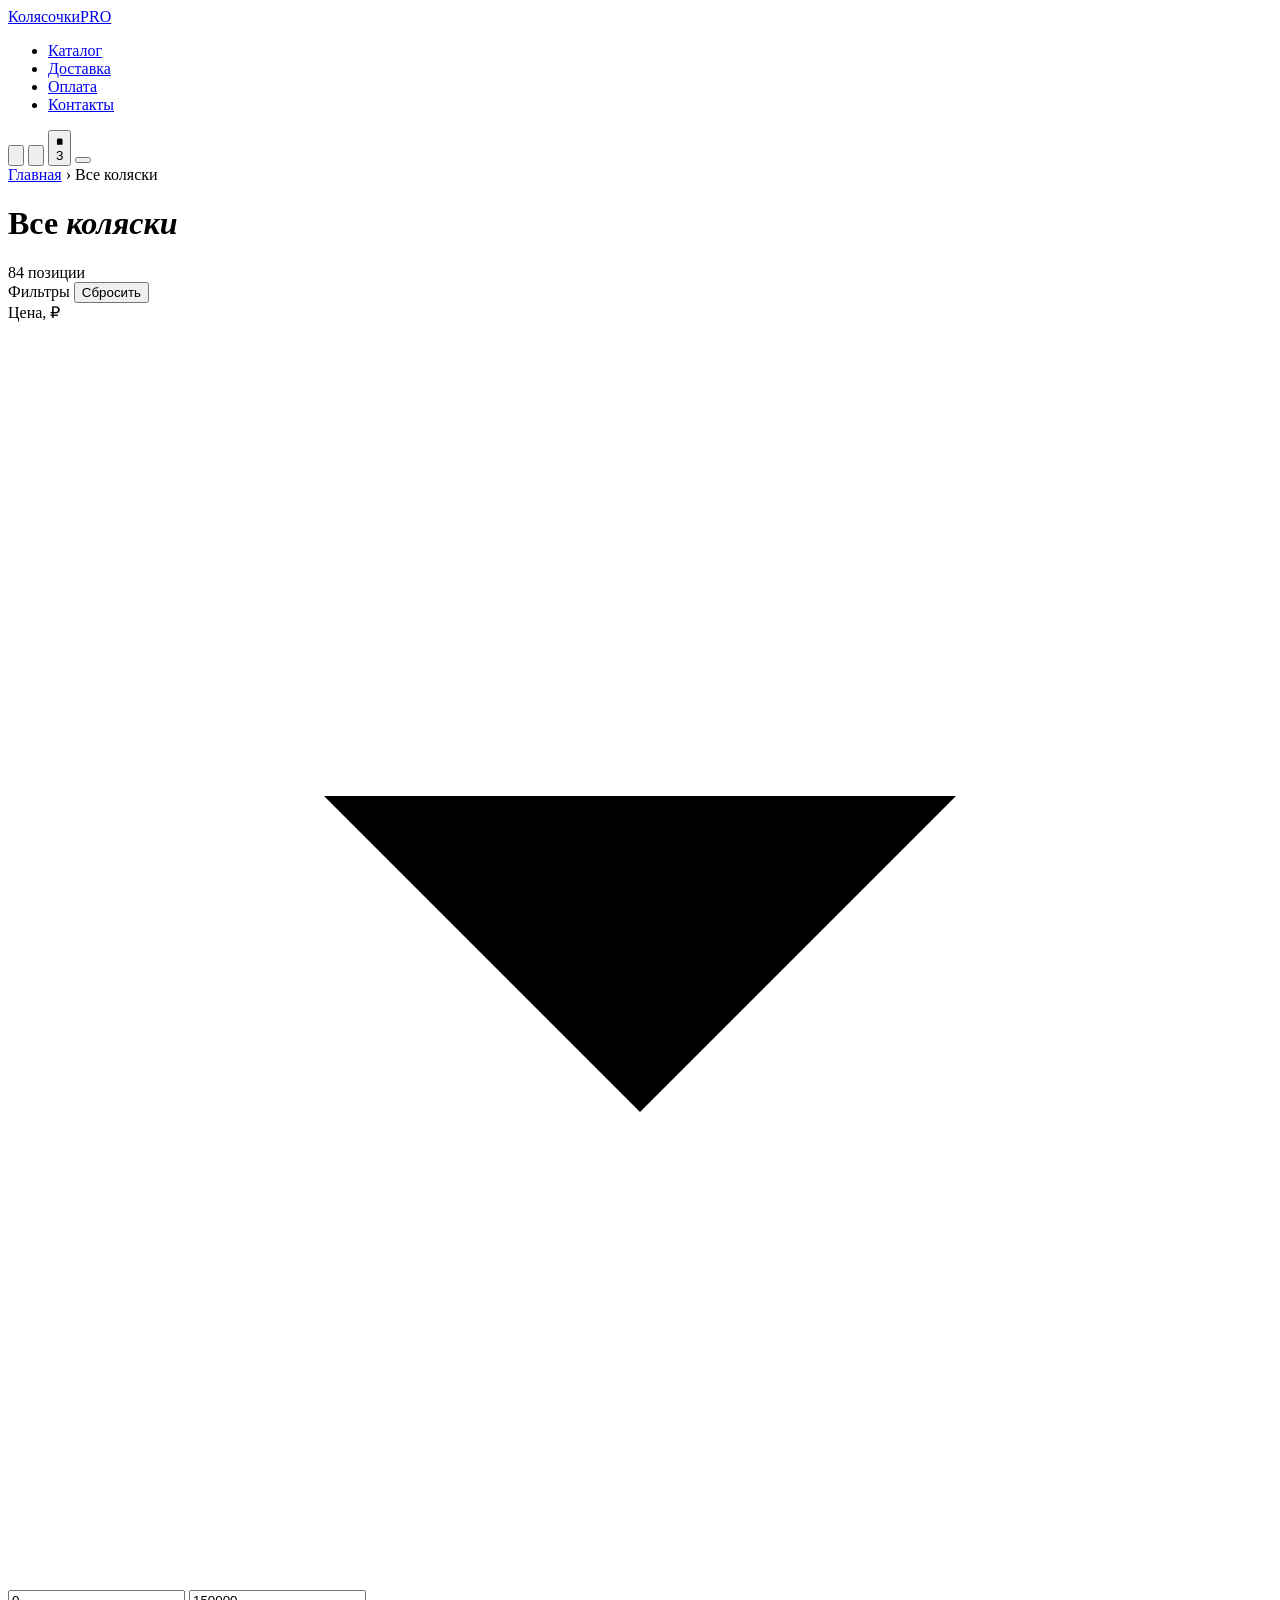
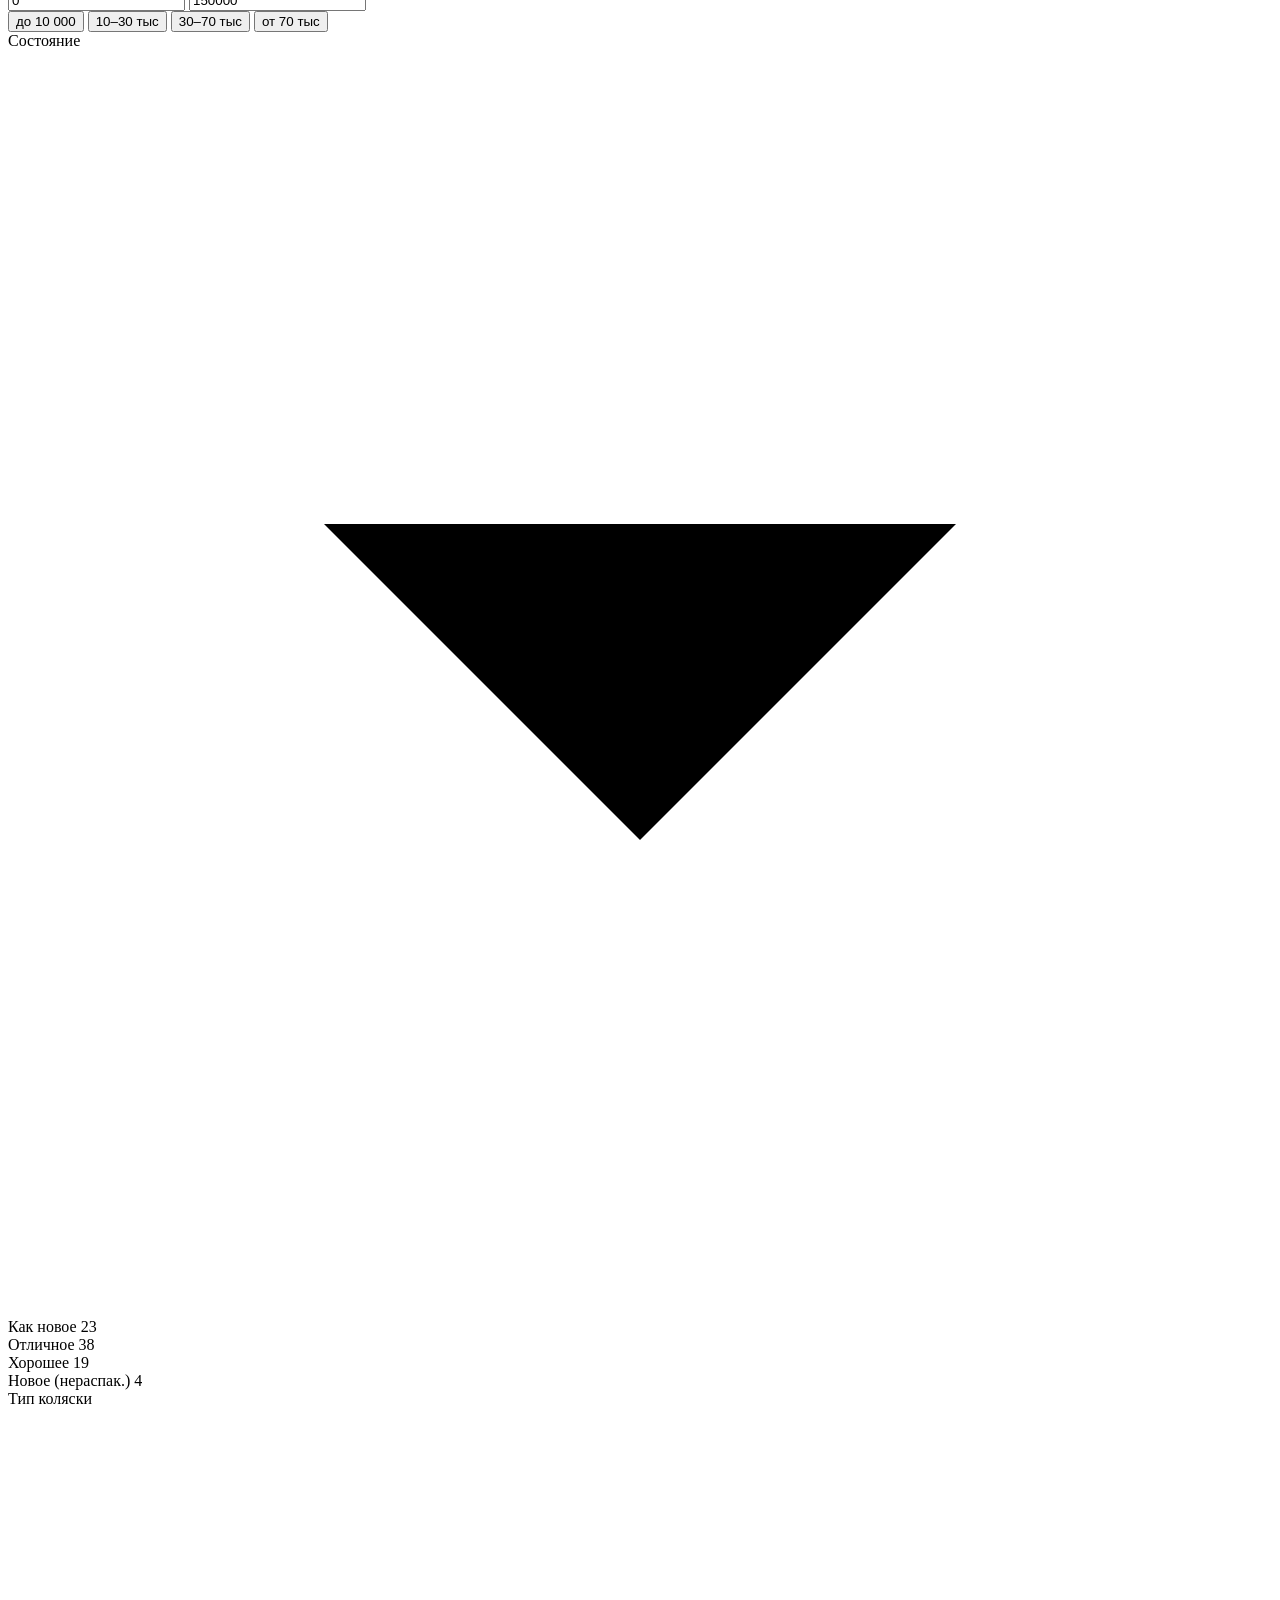
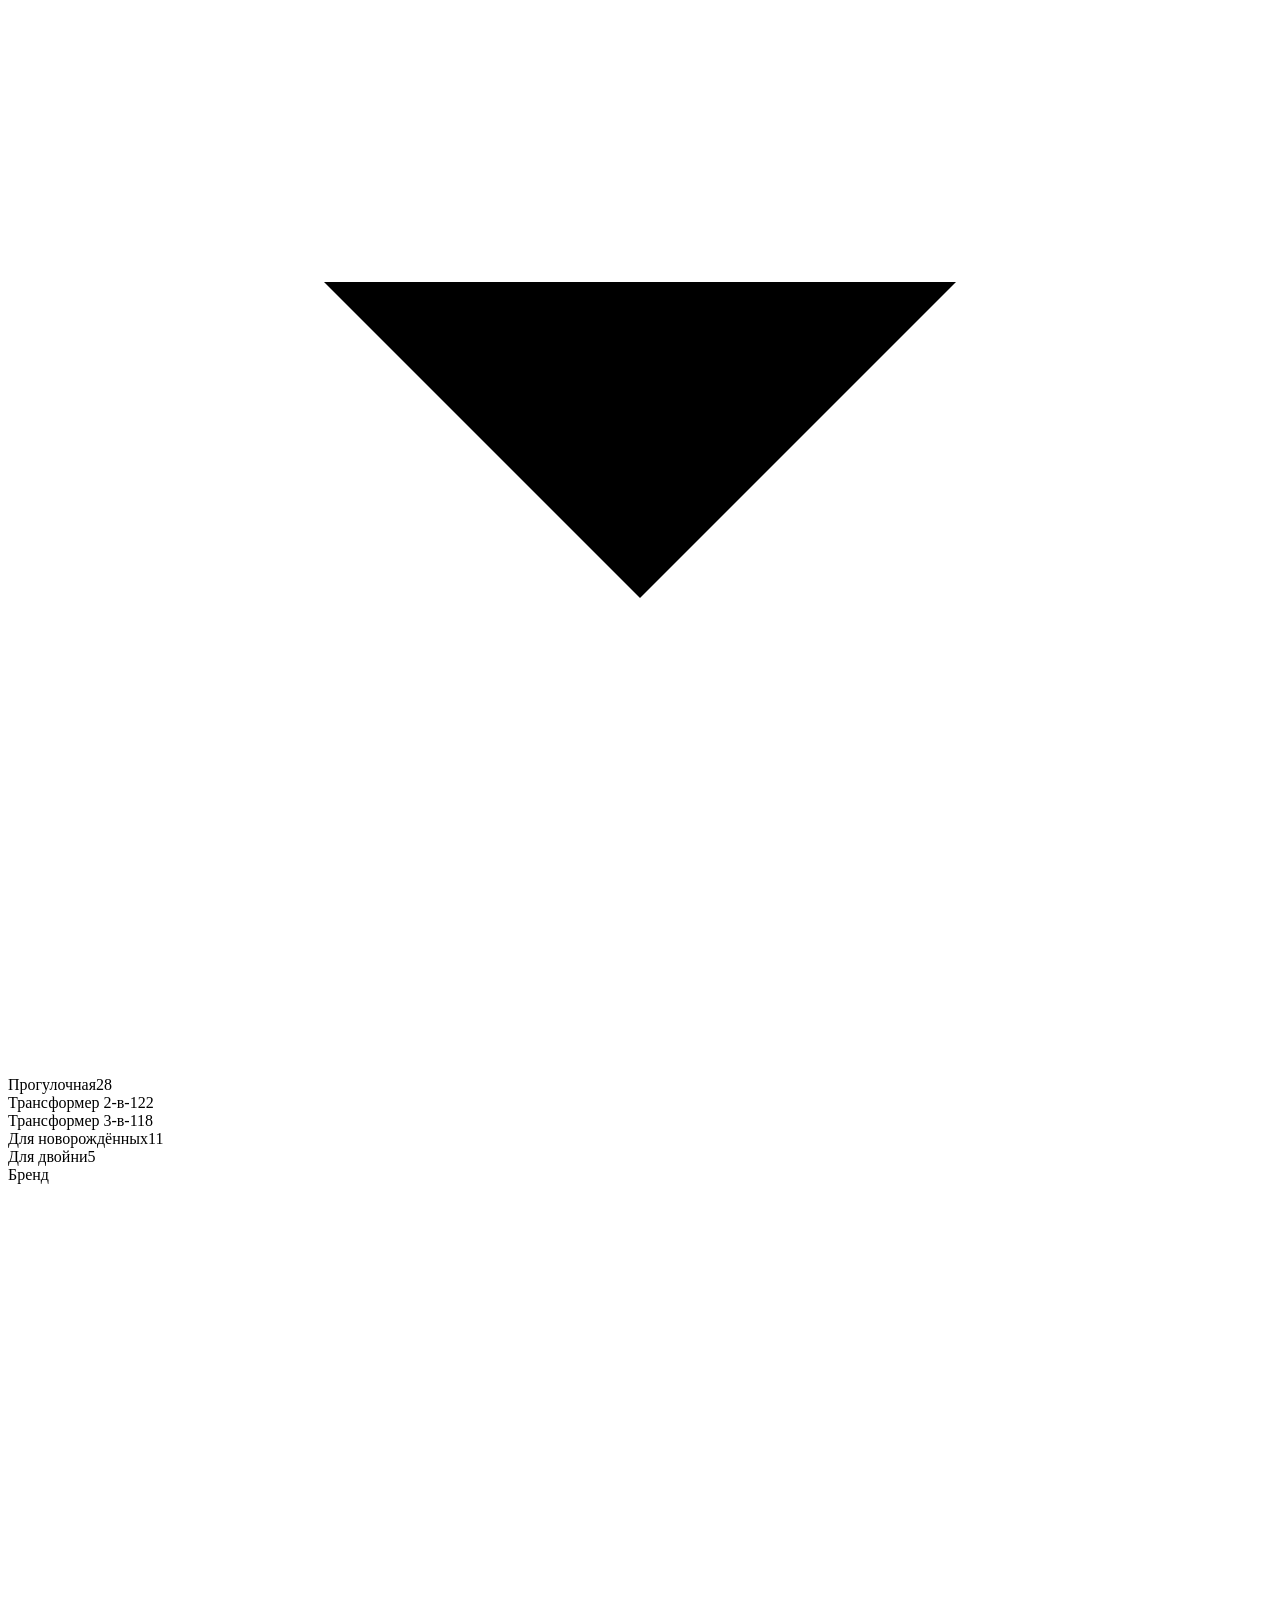
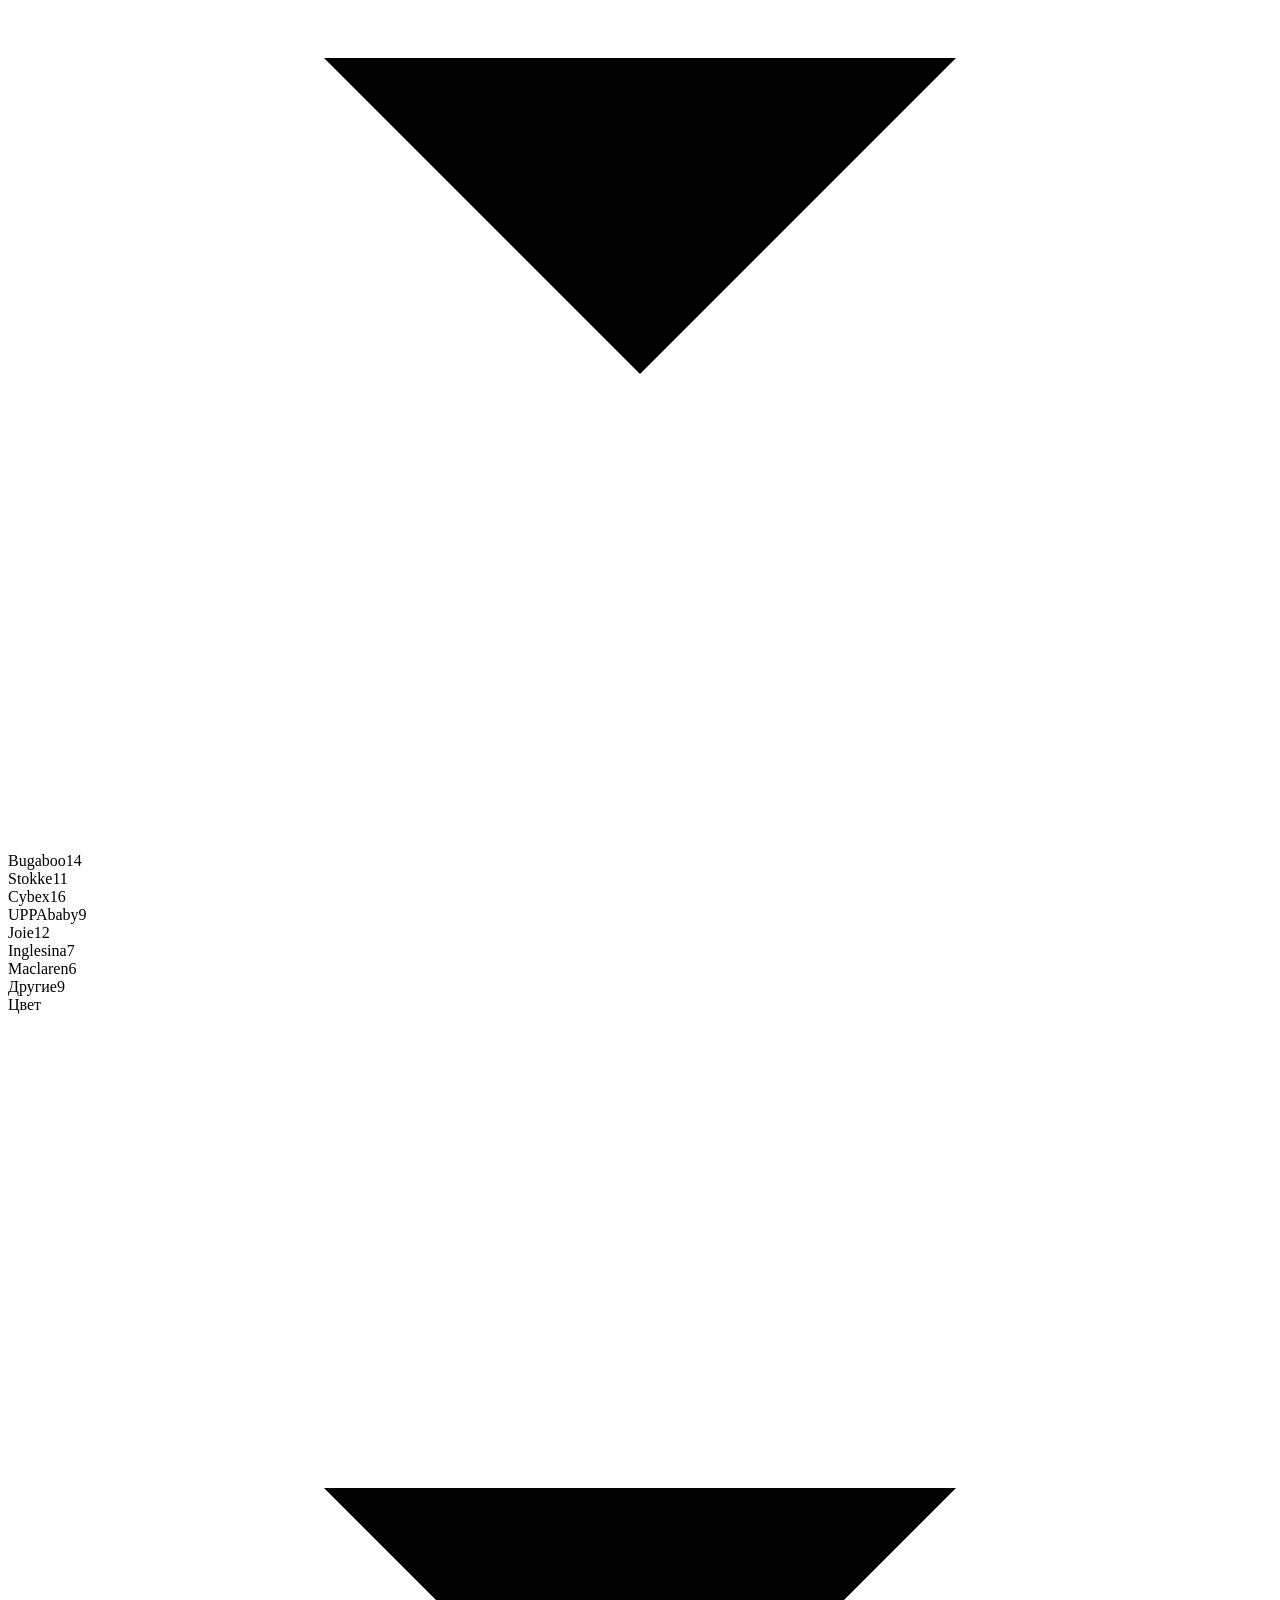
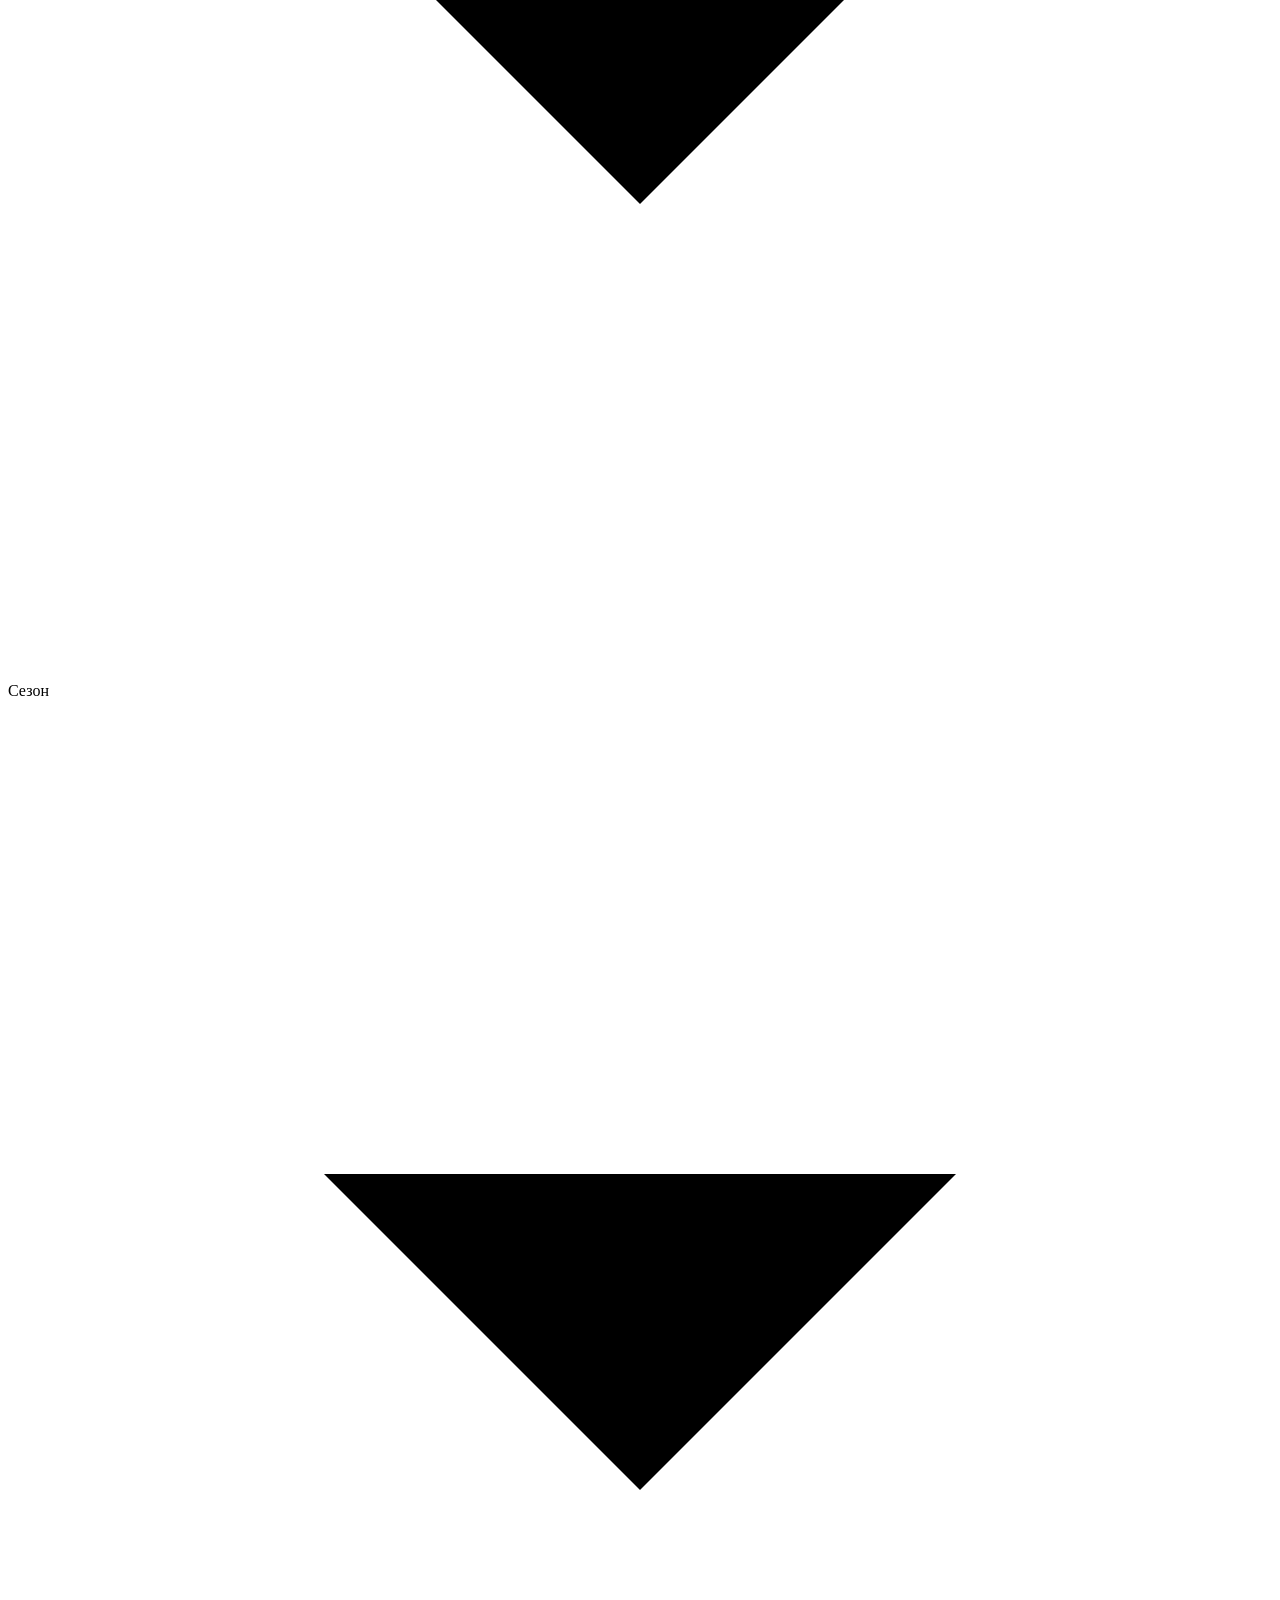
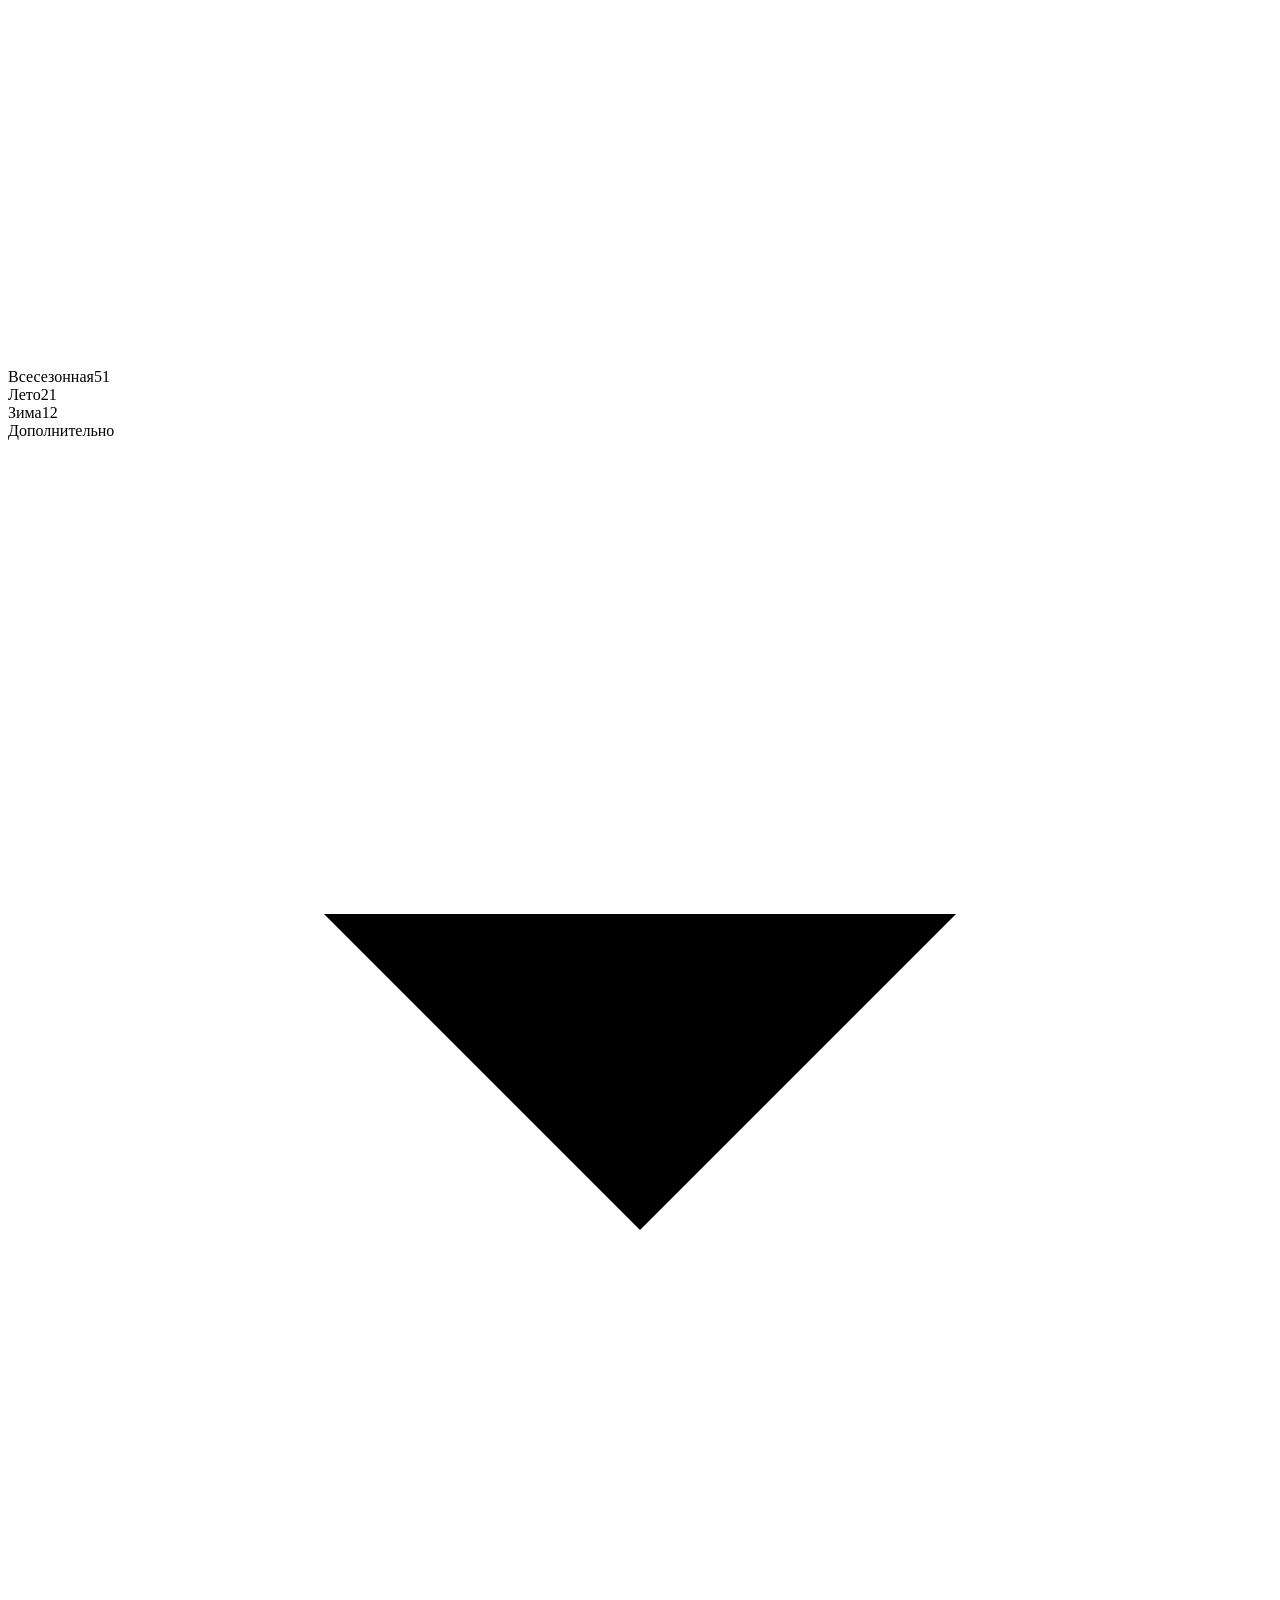
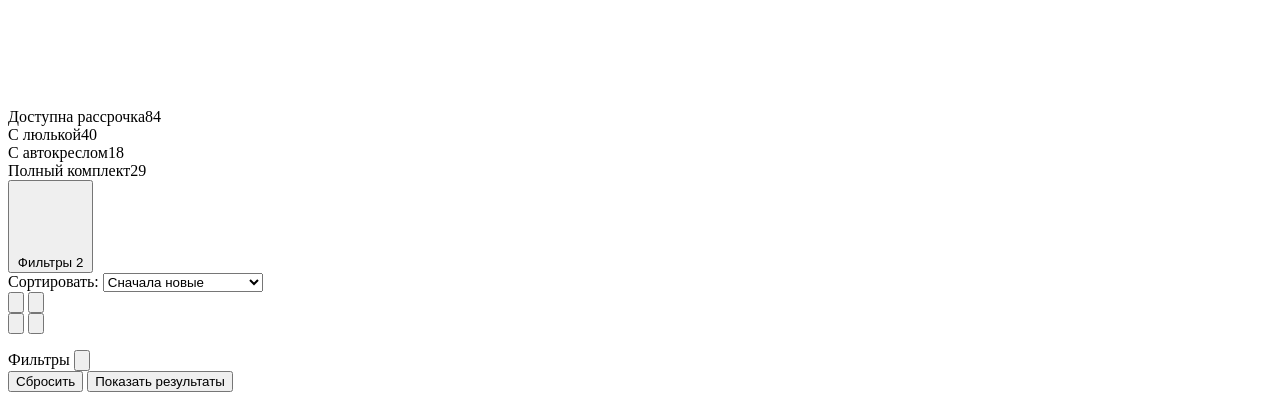
==== commit 67679c39: "Unify storefront design with shared theme.css Extract inline styles into a warm Fraunces/Source Sans" ====
--- a/catalog.html
+++ b/catalog.html
@@ -7,241 +7,9 @@
 <meta name="description" content="Каталог б/у колясок премиум-брендов: 62 товара, проверка, рассрочка, доставка.">
 <script src="/bu-kolyasochka/js/site.js"></script>
 <link rel="preconnect" href="https://fonts.googleapis.com">
-<link href="https://fonts.googleapis.com/css2?family=Cormorant+Garamond:ital,wght@0,400;0,500;0,600;1,400;1,500&family=DM+Sans:wght@300;400;500&display=swap" rel="stylesheet">
-<style>
-*, *::before, *::after { box-sizing: border-box; margin: 0; padding: 0; }
-
-:root {
-  --cream: #f5f0e8;
-  --cream2: #ede7d9;
-  --cream3: #e5dece;
-  --ink: #1c1a16;
-  --ink2: #4a4640;
-  --ink3: #8a847a;
-  --surface: #ffffff;
-  --border: rgba(28,26,22,0.1);
-  --border2: rgba(28,26,22,0.06);
-  --green: #2d5a3d;
-  --green-light: #e8f2eb;
-  --green-mid: #4a8c62;
-  --sand: #c8a96e;
-  --sand-light: #f7f0e2;
-  --r: 14px;
-  --r-sm: 8px;
-  --sidebar: 256px;
-  --nav-h: 65px;
-}
-
-html { scroll-behavior: smooth; }
-body { font-family: 'DM Sans', sans-serif; background: var(--cream); color: var(--ink); overflow-x: hidden; -webkit-font-smoothing: antialiased; }
-a { text-decoration: none; color: inherit; }
-
-/* ── NAV ── */
-nav {
-  position: sticky; top: 0; z-index: 200;
-  background: rgba(245,240,232,0.93);
-  backdrop-filter: blur(12px);
-  border-bottom: 1px solid var(--border);
-  height: var(--nav-h);
-}
-.nav-inner { display: flex; align-items: center; justify-content: space-between; padding: 0 20px; max-width: 1200px; margin: 0 auto; height: 100%; }
-.logo { font-family: 'Cormorant Garamond', serif; font-size: 22px; font-weight: 600; }
-.logo span { color: var(--green); }
-.nav-links { display: flex; gap: 28px; list-style: none; font-size: 14px; color: var(--ink2); }
-.nav-links a:hover { color: var(--green); }
-.nav-links a.active { color: var(--green); font-weight: 500; }
-.nav-actions { display: flex; gap: 8px; }
-.nav-btn { width: 38px; height: 38px; border-radius: 50%; border: 1px solid var(--border); background: transparent; cursor: pointer; display: flex; align-items: center; justify-content: center; transition: background .15s; position: relative; }
-.nav-btn:hover { background: var(--cream2); }
-.nav-btn svg { width: 17px; height: 17px; stroke: var(--ink2); fill: none; stroke-width: 1.6; }
-.cart-dot { position: absolute; top: -2px; right: -2px; width: 15px; height: 15px; border-radius: 50%; background: var(--green); color: #fff; font-size: 9px; font-weight: 600; display: flex; align-items: center; justify-content: center; }
-.burger { display: none; flex-direction: column; gap: 5px; cursor: pointer; padding: 4px; background: none; border: none; }
-.burger span { display: block; width: 22px; height: 1.5px; background: var(--ink); border-radius: 2px; }
-
-/* ── PAGE LAYOUT ── */
-.page-wrap { max-width: 1200px; margin: 0 auto; padding: 0 20px 80px; }
-
-/* ── BREADCRUMB + HEADER ── */
-.catalog-header { padding: 24px 0 0; }
-.breadcrumb { display: flex; align-items: center; gap: 6px; font-size: 12px; color: var(--ink3); margin-bottom: 16px; flex-wrap: wrap; }
-.breadcrumb a { color: var(--ink3); }
-.breadcrumb a:hover { color: var(--ink); }
-.breadcrumb span { color: var(--border); }
-.catalog-title-row { display: flex; align-items: flex-end; justify-content: space-between; gap: 16px; margin-bottom: 8px; flex-wrap: wrap; }
-.catalog-title { font-family: 'Cormorant Garamond', serif; font-size: clamp(28px, 4vw, 44px); font-weight: 500; line-height: 1.1; letter-spacing: -.01em; }
-.catalog-title em { font-style: italic; color: var(--green); }
-.catalog-count { font-size: 13px; color: var(--ink3); }
-
-/* ── ACTIVE FILTERS ── */
-.active-filters { display: flex; gap: 8px; flex-wrap: wrap; padding: 12px 0 20px; }
-.filter-tag { display: flex; align-items: center; gap: 6px; background: var(--surface); border: 1px solid var(--border); border-radius: 20px; padding: 5px 12px; font-size: 12px; color: var(--ink2); cursor: pointer; transition: border-color .15s; }
-.filter-tag:hover { border-color: var(--ink3); }
-.filter-tag .remove { color: var(--ink3); font-size: 14px; line-height: 1; }
-.filter-tag.clear-all { background: var(--ink); color: #fff; border-color: var(--ink); }
-.filter-tag.clear-all:hover { background: var(--green); border-color: var(--green); }
-
-/* ── MAIN CONTENT GRID ── */
-.content-grid { display: grid; grid-template-columns: var(--sidebar) 1fr; gap: 28px; align-items: start; }
-
-/* ── SIDEBAR ── */
-.sidebar { position: sticky; top: calc(var(--nav-h) + 20px); background: var(--surface); border: 1px solid var(--border); border-radius: var(--r); overflow: hidden; }
-.sidebar-head { padding: 16px 18px; border-bottom: 1px solid var(--border); display: flex; align-items: center; justify-content: space-between; }
-.sidebar-title { font-size: 13px; font-weight: 500; color: var(--ink); }
-.sidebar-reset { font-size: 11px; color: var(--green); cursor: pointer; background: none; border: none; font-family: 'DM Sans', sans-serif; }
-.sidebar-reset:hover { text-decoration: underline; }
-
-.filter-group { border-bottom: 1px solid var(--border2); }
-.filter-group:last-child { border-bottom: none; }
-.filter-group-head { display: flex; align-items: center; justify-content: space-between; padding: 13px 18px; cursor: pointer; user-select: none; }
-.filter-group-head:hover { background: var(--cream); }
-.filter-group-label { font-size: 12px; font-weight: 500; color: var(--ink2); letter-spacing: .03em; }
-.filter-chevron { width: 14px; height: 14px; stroke: var(--ink3); fill: none; stroke-width: 1.8; transition: transform .2s; }
-.filter-group.open .filter-chevron { transform: rotate(180deg); }
-.filter-group-body { padding: 0 18px 14px; display: none; }
-.filter-group.open .filter-group-body { display: block; }
-
-/* Price range */
-.price-inputs { display: grid; grid-template-columns: 1fr 1fr; gap: 8px; margin-bottom: 10px; }
-.price-input { padding: 7px 10px; border: 1px solid var(--border); border-radius: var(--r-sm); font-family: 'DM Sans', sans-serif; font-size: 12px; color: var(--ink); background: var(--cream); width: 100%; outline: none; }
-.price-input:focus { border-color: var(--green-mid); }
-.price-slider { width: 100%; accent-color: var(--green); }
-.price-presets { display: flex; flex-wrap: wrap; gap: 5px; margin-top: 8px; }
-.price-preset { font-size: 11px; padding: 3px 8px; border-radius: 12px; border: 1px solid var(--border); color: var(--ink3); cursor: pointer; background: transparent; transition: all .15s; }
-.price-preset:hover, .price-preset.active { background: var(--green-light); border-color: var(--green-mid); color: var(--green); }
-
-/* Checkbox filters */
-.filter-options { display: flex; flex-direction: column; gap: 0; }
-.filter-opt { display: flex; align-items: center; gap: 9px; padding: 6px 0; cursor: pointer; }
-.filter-opt:hover .opt-label { color: var(--ink); }
-.opt-check { width: 16px; height: 16px; border: 1.5px solid var(--border); border-radius: 4px; flex-shrink: 0; display: flex; align-items: center; justify-content: center; transition: all .15s; }
-.filter-opt.checked .opt-check { background: var(--green); border-color: var(--green); }
-.filter-opt.checked .opt-check::after { content: ''; display: block; width: 8px; height: 5px; border-left: 1.5px solid #fff; border-bottom: 1.5px solid #fff; transform: rotate(-45deg) translateY(-1px); }
-.opt-label { font-size: 12px; color: var(--ink2); flex: 1; }
-.opt-count { font-size: 11px; color: var(--ink3); }
-
-/* Color swatches */
-.color-swatches { display: flex; flex-wrap: wrap; gap: 6px; }
-.swatch { width: 24px; height: 24px; border-radius: 50%; cursor: pointer; border: 2px solid transparent; transition: border-color .15s; }
-.swatch:hover { border-color: var(--ink3); }
-.swatch.active { border-color: var(--green); box-shadow: 0 0 0 2px var(--green-light); }
-
-/* ── TOOLBAR ── */
-.toolbar { display: flex; align-items: center; justify-content: space-between; gap: 12px; margin-bottom: 18px; }
-.filter-mobile-btn { display: none; align-items: center; gap: 7px; padding: 9px 16px; background: var(--surface); border: 1px solid var(--border); border-radius: 40px; font-family: 'DM Sans', sans-serif; font-size: 13px; color: var(--ink2); cursor: pointer; transition: border-color .15s; }
-.filter-mobile-btn:hover { border-color: var(--ink3); }
-.filter-mobile-btn svg { width: 16px; height: 16px; stroke: currentColor; fill: none; stroke-width: 1.6; }
-.filter-badge { background: var(--green); color: #fff; border-radius: 50%; width: 18px; height: 18px; font-size: 10px; font-weight: 600; display: flex; align-items: center; justify-content: center; }
-.sort-wrap { display: flex; align-items: center; gap: 8px; margin-left: auto; }
-.sort-label { font-size: 12px; color: var(--ink3); white-space: nowrap; }
-.sort-select { padding: 8px 30px 8px 12px; border: 1px solid var(--border); border-radius: 40px; font-family: 'DM Sans', sans-serif; font-size: 13px; color: var(--ink); background: var(--surface) url("data:image/svg+xml,%3Csvg xmlns='http://www.w3.org/2000/svg' width='12' height='12' viewBox='0 0 24 24' fill='none' stroke='%238a847a' stroke-width='2'%3E%3Cpolyline points='6 9 12 15 18 9'/%3E%3C/svg%3E") no-repeat right 10px center; -webkit-appearance: none; cursor: pointer; outline: none; transition: border-color .15s; }
-.sort-select:focus { border-color: var(--green-mid); }
-.view-btns { display: flex; gap: 4px; }
-.view-btn { width: 34px; height: 34px; border: 1px solid var(--border); border-radius: var(--r-sm); background: transparent; cursor: pointer; display: flex; align-items: center; justify-content: center; transition: all .15s; }
-.view-btn.active { background: var(--ink); border-color: var(--ink); }
-.view-btn svg { width: 15px; height: 15px; stroke: var(--ink3); fill: none; stroke-width: 1.6; }
-.view-btn.active svg { stroke: #fff; }
-
-/* ── PRODUCTS GRID ── */
-.products-grid { display: grid; grid-template-columns: repeat(auto-fill, minmax(210px, 1fr)); gap: 14px; }
-.products-grid.list-view { grid-template-columns: 1fr; }
-
-.prod-card { background: var(--surface); border: 1px solid var(--border); border-radius: var(--r); overflow: hidden; cursor: pointer; transition: border-color .2s, transform .2s; display: flex; flex-direction: column; animation: fadeUp .4s ease both; }
-.prod-card:hover { border-color: var(--green-mid); transform: translateY(-3px); }
-
-.prod-thumb { aspect-ratio: 4/3; background: var(--cream2); display: flex; align-items: center; justify-content: center; position: relative; overflow: hidden; }
-.prod-thumb svg { width: 56px; height: 56px; opacity: .15; stroke: var(--ink); fill: none; stroke-width: 1; }
-.prod-badges { position: absolute; top: 10px; left: 10px; display: flex; flex-direction: column; gap: 5px; }
-.pbadge { font-size: 10px; font-weight: 500; padding: 3px 9px; border-radius: 20px; }
-.pg { background: #d1ead9; color: #1b4332; }
-.ps { background: #f5e8cc; color: #7a5010; }
-.pr { background: #fde8e0; color: #8b2a10; }
-.pb { background: #e0eafd; color: #1e3a8a; }
-.fav { position: absolute; top: 8px; right: 8px; width: 30px; height: 30px; border-radius: 50%; background: rgba(255,255,255,.9); border: 1px solid var(--border); display: flex; align-items: center; justify-content: center; cursor: pointer; transition: all .15s; }
-.fav:hover { background: #fff; }
-.fav svg { width: 14px; height: 14px; stroke: var(--ink3); fill: none; stroke-width: 1.8; transition: all .15s; }
-.fav.on svg { stroke: #e75480; fill: #e75480; }
-
-.prod-body { padding: 12px 14px; flex: 1; display: flex; flex-direction: column; gap: 4px; }
-.prod-brand { font-size: 10px; font-weight: 500; letter-spacing: .07em; text-transform: uppercase; color: var(--ink3); }
-.prod-name { font-family: 'Cormorant Garamond', serif; font-size: 17px; font-weight: 500; line-height: 1.2; color: var(--ink); }
-.prod-meta { font-size: 11px; color: var(--ink3); }
-.prod-tags { display: flex; gap: 4px; flex-wrap: wrap; margin-top: 4px; }
-.ptag { font-size: 10px; padding: 2px 7px; border-radius: 12px; border: 1px solid var(--border2); color: var(--ink3); }
-
-.prod-foot { padding: 10px 14px 13px; border-top: 1px solid var(--border2); display: flex; align-items: center; justify-content: space-between; }
-.prod-price { font-size: 16px; font-weight: 500; color: var(--ink); }
-.prod-price-old { font-size: 11px; color: var(--ink3); text-decoration: line-through; margin-left: 5px; }
-.prod-installment { font-size: 10px; color: var(--green); display: block; margin-top: 1px; }
-.btn-cart { width: 30px; height: 30px; border-radius: 50%; background: var(--ink); border: none; cursor: pointer; display: flex; align-items: center; justify-content: center; transition: background .15s, transform .1s; }
-.btn-cart:hover { background: var(--green); }
-.btn-cart:active { transform: scale(.92); }
-.btn-cart svg { width: 13px; height: 13px; stroke: #fff; fill: none; stroke-width: 2.2; }
-
-/* LIST VIEW overrides */
-.list-view .prod-card { flex-direction: row; }
-.list-view .prod-thumb { aspect-ratio: unset; width: 180px; flex-shrink: 0; }
-.list-view .prod-body { padding: 16px 18px; }
-.list-view .prod-name { font-size: 20px; }
-.list-view .prod-meta { font-size: 12px; }
-.list-view .prod-foot { border-top: none; border-left: 1px solid var(--border2); padding: 16px 18px; flex-direction: column; align-items: flex-start; gap: 10px; min-width: 140px; }
-
-/* ── PAGINATION ── */
-.pagination { display: flex; align-items: center; justify-content: center; gap: 6px; margin-top: 36px; flex-wrap: wrap; }
-.page-btn { width: 38px; height: 38px; border-radius: var(--r-sm); border: 1px solid var(--border); background: var(--surface); font-family: 'DM Sans', sans-serif; font-size: 14px; color: var(--ink2); cursor: pointer; display: flex; align-items: center; justify-content: center; transition: all .15s; }
-.page-btn:hover { border-color: var(--ink3); background: var(--cream2); }
-.page-btn.active { background: var(--ink); color: #fff; border-color: var(--ink); }
-.page-btn.arrow { background: transparent; }
-.page-btn.arrow svg { width: 16px; height: 16px; stroke: var(--ink3); fill: none; stroke-width: 2; }
-.page-btn.arrow:hover svg { stroke: var(--ink); }
-.page-dots { font-size: 14px; color: var(--ink3); padding: 0 4px; }
-.pagination-info { font-size: 12px; color: var(--ink3); margin-top: 12px; text-align: center; }
-
-/* ── MOBILE FILTER DRAWER ── */
-.drawer-overlay { display: none; position: fixed; inset: 0; background: rgba(28,26,22,.4); z-index: 300; opacity: 0; transition: opacity .25s; }
-.drawer-overlay.open { display: block; opacity: 1; }
-.drawer { position: fixed; left: 0; top: 0; bottom: 0; width: min(340px, 92vw); background: var(--surface); z-index: 400; transform: translateX(-100%); transition: transform .3s cubic-bezier(.32,.72,0,1); overflow-y: auto; display: flex; flex-direction: column; }
-.drawer.open { transform: translateX(0); }
-.drawer-head { display: flex; align-items: center; justify-content: space-between; padding: 18px 20px; border-bottom: 1px solid var(--border); position: sticky; top: 0; background: var(--surface); z-index: 1; }
-.drawer-title { font-size: 16px; font-weight: 500; color: var(--ink); }
-.drawer-close { width: 36px; height: 36px; border-radius: 50%; border: 1px solid var(--border); background: transparent; cursor: pointer; display: flex; align-items: center; justify-content: center; }
-.drawer-close svg { width: 16px; height: 16px; stroke: var(--ink3); fill: none; stroke-width: 2; }
-.drawer-body { flex: 1; padding: 0; overflow-y: auto; }
-.drawer-foot { padding: 16px 20px; border-top: 1px solid var(--border); display: grid; grid-template-columns: 1fr 1fr; gap: 10px; position: sticky; bottom: 0; background: var(--surface); }
-.drawer-btn { padding: 12px; border-radius: var(--r-sm); font-family: 'DM Sans', sans-serif; font-size: 14px; font-weight: 500; cursor: pointer; border: 1px solid var(--border); background: transparent; color: var(--ink); transition: all .15s; }
-.drawer-btn.primary { background: var(--ink); color: #fff; border-color: var(--ink); }
-.drawer-btn.primary:hover { background: var(--green); border-color: var(--green); }
-.drawer-btn:hover { border-color: var(--ink3); }
-
-/* ── EMPTY STATE ── */
-.empty-state { grid-column: 1/-1; text-align: center; padding: 64px 24px; }
-.empty-title { font-family: 'Cormorant Garamond', serif; font-size: 28px; font-weight: 500; color: var(--ink); margin-bottom: 8px; }
-.empty-sub { font-size: 14px; color: var(--ink3); margin-bottom: 24px; }
-.btn-outline { padding: 11px 24px; border: 1px solid var(--ink); border-radius: 40px; font-family: 'DM Sans', sans-serif; font-size: 14px; cursor: pointer; background: transparent; color: var(--ink); transition: all .2s; }
-.btn-outline:hover { background: var(--ink); color: #fff; }
-
-/* ── ANIMATIONS ── */
-@keyframes fadeUp { from { opacity:0; transform:translateY(14px); } to { opacity:1; transform:translateY(0); } }
-
-/* ── RESPONSIVE ── */
-@media (max-width: 900px) {
-  .nav-links { display: none; }
-  .burger { display: flex; }
-  .content-grid { grid-template-columns: 1fr; }
-  .sidebar { display: none; }
-  .filter-mobile-btn { display: flex; }
-  .list-view .prod-thumb { width: 130px; }
-}
-@media (max-width: 560px) {
-  .products-grid:not(.list-view) { grid-template-columns: repeat(2, 1fr); }
-  .view-btns { display: none; }
-  .sort-label { display: none; }
-}
-@media (max-width: 380px) {
-  .products-grid:not(.list-view) { grid-template-columns: 1fr; }
-}
-
-.product-thumb img,.prod-thumb img{position:absolute;inset:0;width:100%;height:100%;object-fit:cover}.product-link,.prod-thumb{color:inherit;text-decoration:none}.pbadge-gray,.pg{background:#ede7d9;color:#4a4640}.prod-installment{display:block;font-size:10px;color:var(--green);margin-top:2px}
-</style>
+<link rel="preconnect" href="https://fonts.gstatic.com" crossorigin>
+<link href="https://fonts.googleapis.com/css2?family=Fraunces:opsz,wght@9..144,400;9..144,500;9..144,600;9..144,700&family=Source+Sans+3:wght@300;400;500;600&display=swap" rel="stylesheet">
+<link rel="stylesheet" href="/bu-kolyasochka/css/theme.css">
 <link rel="stylesheet" href="/bu-kolyasochka/css/assistant.css">
 </head>
 <body data-page="catalog">
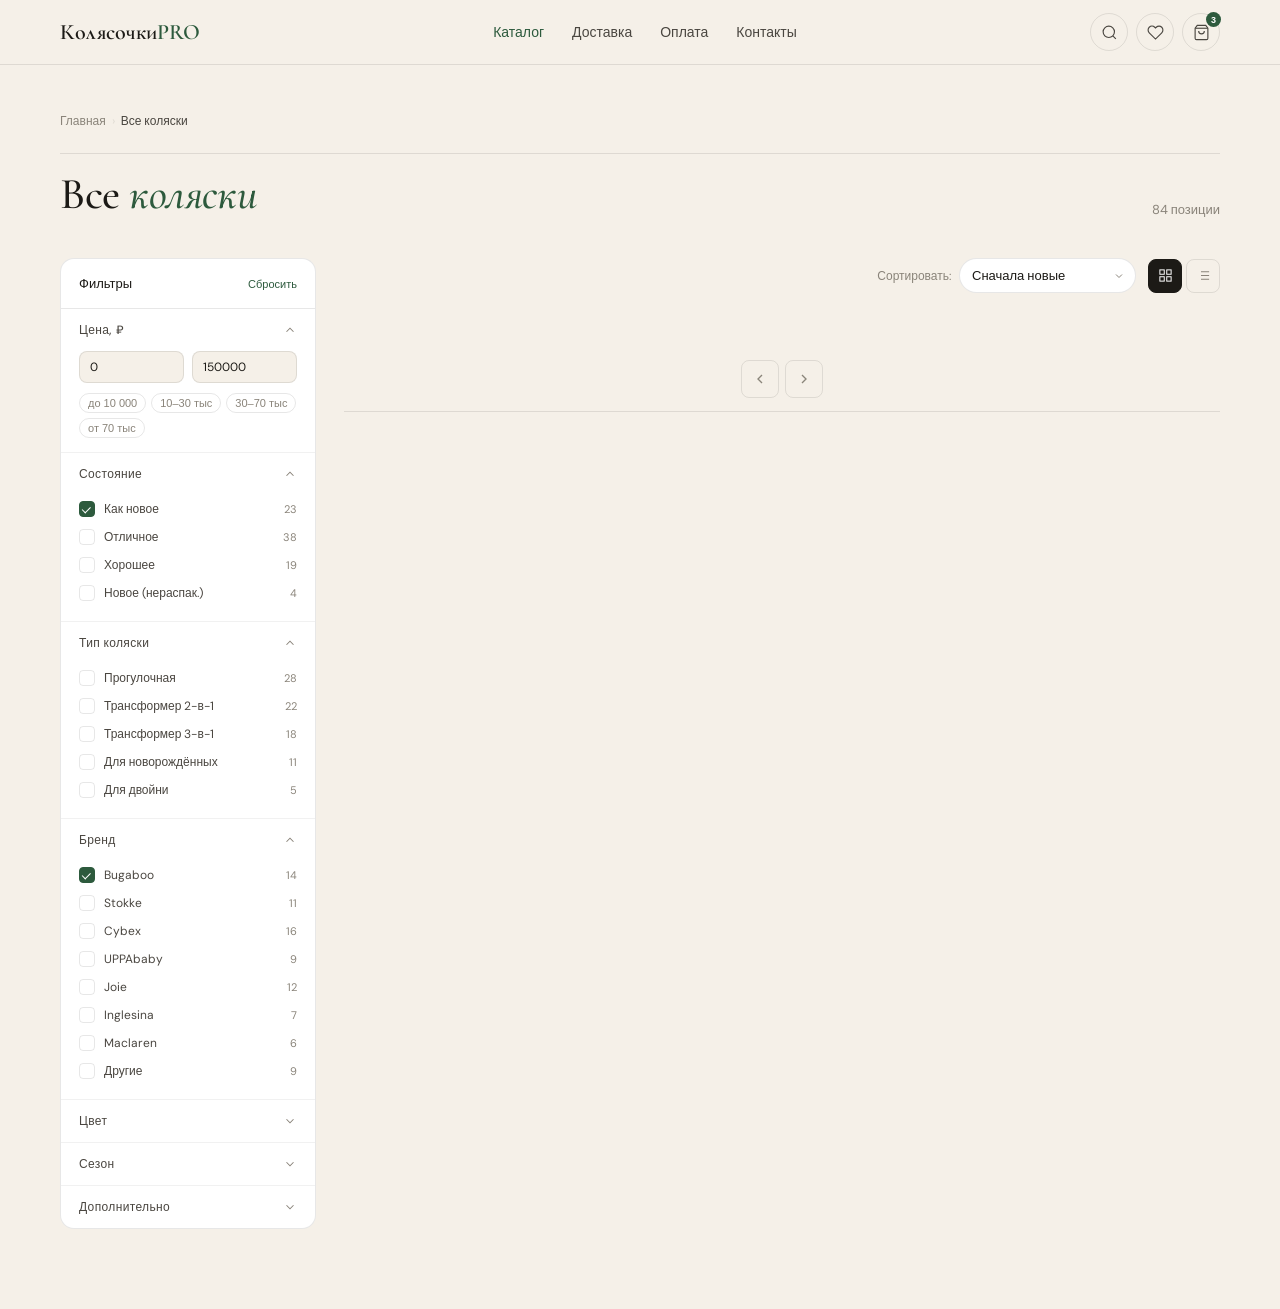
==== commit 05d40a9b: "Merge branch 'main' into обновления-сайта" ====
--- a/catalog.html
+++ b/catalog.html
@@ -10,6 +10,241 @@
 <link rel="preconnect" href="https://fonts.gstatic.com" crossorigin>
 <link href="https://fonts.googleapis.com/css2?family=Fraunces:opsz,wght@9..144,400;9..144,500;9..144,600;9..144,700&family=Source+Sans+3:wght@300;400;500;600&display=swap" rel="stylesheet">
 <link rel="stylesheet" href="/bu-kolyasochka/css/theme.css">
+<link href="https://fonts.googleapis.com/css2?family=Cormorant+Garamond:ital,wght@0,400;0,500;0,600;1,400;1,500&family=DM+Sans:wght@300;400;500&display=swap" rel="stylesheet">
+<style>
+*, *::before, *::after { box-sizing: border-box; margin: 0; padding: 0; }
+
+:root {
+  --cream: #f5f0e8;
+  --cream2: #ede7d9;
+  --cream3: #e5dece;
+  --ink: #1c1a16;
+  --ink2: #4a4640;
+  --ink3: #8a847a;
+  --surface: #ffffff;
+  --border: rgba(28,26,22,0.1);
+  --border2: rgba(28,26,22,0.06);
+  --green: #2d5a3d;
+  --green-light: #e8f2eb;
+  --green-mid: #4a8c62;
+  --sand: #c8a96e;
+  --sand-light: #f7f0e2;
+  --r: 14px;
+  --r-sm: 8px;
+  --sidebar: 256px;
+  --nav-h: 65px;
+}
+
+html { scroll-behavior: smooth; }
+body { font-family: 'DM Sans', sans-serif; background: var(--cream); color: var(--ink); overflow-x: hidden; -webkit-font-smoothing: antialiased; }
+a { text-decoration: none; color: inherit; }
+
+/* ── NAV ── */
+nav {
+  position: sticky; top: 0; z-index: 200;
+  background: rgba(245,240,232,0.93);
+  backdrop-filter: blur(12px);
+  border-bottom: 1px solid var(--border);
+  height: var(--nav-h);
+}
+.nav-inner { display: flex; align-items: center; justify-content: space-between; padding: 0 20px; max-width: 1200px; margin: 0 auto; height: 100%; }
+.logo { font-family: 'Cormorant Garamond', serif; font-size: 22px; font-weight: 600; }
+.logo span { color: var(--green); }
+.nav-links { display: flex; gap: 28px; list-style: none; font-size: 14px; color: var(--ink2); }
+.nav-links a:hover { color: var(--green); }
+.nav-links a.active { color: var(--green); font-weight: 500; }
+.nav-actions { display: flex; gap: 8px; }
+.nav-btn { width: 38px; height: 38px; border-radius: 50%; border: 1px solid var(--border); background: transparent; cursor: pointer; display: flex; align-items: center; justify-content: center; transition: background .15s; position: relative; }
+.nav-btn:hover { background: var(--cream2); }
+.nav-btn svg { width: 17px; height: 17px; stroke: var(--ink2); fill: none; stroke-width: 1.6; }
+.cart-dot { position: absolute; top: -2px; right: -2px; width: 15px; height: 15px; border-radius: 50%; background: var(--green); color: #fff; font-size: 9px; font-weight: 600; display: flex; align-items: center; justify-content: center; }
+.burger { display: none; flex-direction: column; gap: 5px; cursor: pointer; padding: 4px; background: none; border: none; }
+.burger span { display: block; width: 22px; height: 1.5px; background: var(--ink); border-radius: 2px; }
+
+/* ── PAGE LAYOUT ── */
+.page-wrap { max-width: 1200px; margin: 0 auto; padding: 0 20px 80px; }
+
+/* ── BREADCRUMB + HEADER ── */
+.catalog-header { padding: 24px 0 0; }
+.breadcrumb { display: flex; align-items: center; gap: 6px; font-size: 12px; color: var(--ink3); margin-bottom: 16px; flex-wrap: wrap; }
+.breadcrumb a { color: var(--ink3); }
+.breadcrumb a:hover { color: var(--ink); }
+.breadcrumb span { color: var(--border); }
+.catalog-title-row { display: flex; align-items: flex-end; justify-content: space-between; gap: 16px; margin-bottom: 8px; flex-wrap: wrap; }
+.catalog-title { font-family: 'Cormorant Garamond', serif; font-size: clamp(28px, 4vw, 44px); font-weight: 500; line-height: 1.1; letter-spacing: -.01em; }
+.catalog-title em { font-style: italic; color: var(--green); }
+.catalog-count { font-size: 13px; color: var(--ink3); }
+
+/* ── ACTIVE FILTERS ── */
+.active-filters { display: flex; gap: 8px; flex-wrap: wrap; padding: 12px 0 20px; }
+.filter-tag { display: flex; align-items: center; gap: 6px; background: var(--surface); border: 1px solid var(--border); border-radius: 20px; padding: 5px 12px; font-size: 12px; color: var(--ink2); cursor: pointer; transition: border-color .15s; }
+.filter-tag:hover { border-color: var(--ink3); }
+.filter-tag .remove { color: var(--ink3); font-size: 14px; line-height: 1; }
+.filter-tag.clear-all { background: var(--ink); color: #fff; border-color: var(--ink); }
+.filter-tag.clear-all:hover { background: var(--green); border-color: var(--green); }
+
+/* ── MAIN CONTENT GRID ── */
+.content-grid { display: grid; grid-template-columns: var(--sidebar) 1fr; gap: 28px; align-items: start; }
+
+/* ── SIDEBAR ── */
+.sidebar { position: sticky; top: calc(var(--nav-h) + 20px); background: var(--surface); border: 1px solid var(--border); border-radius: var(--r); overflow: hidden; }
+.sidebar-head { padding: 16px 18px; border-bottom: 1px solid var(--border); display: flex; align-items: center; justify-content: space-between; }
+.sidebar-title { font-size: 13px; font-weight: 500; color: var(--ink); }
+.sidebar-reset { font-size: 11px; color: var(--green); cursor: pointer; background: none; border: none; font-family: 'DM Sans', sans-serif; }
+.sidebar-reset:hover { text-decoration: underline; }
+
+.filter-group { border-bottom: 1px solid var(--border2); }
+.filter-group:last-child { border-bottom: none; }
+.filter-group-head { display: flex; align-items: center; justify-content: space-between; padding: 13px 18px; cursor: pointer; user-select: none; }
+.filter-group-head:hover { background: var(--cream); }
+.filter-group-label { font-size: 12px; font-weight: 500; color: var(--ink2); letter-spacing: .03em; }
+.filter-chevron { width: 14px; height: 14px; stroke: var(--ink3); fill: none; stroke-width: 1.8; transition: transform .2s; }
+.filter-group.open .filter-chevron { transform: rotate(180deg); }
+.filter-group-body { padding: 0 18px 14px; display: none; }
+.filter-group.open .filter-group-body { display: block; }
+
+/* Price range */
+.price-inputs { display: grid; grid-template-columns: 1fr 1fr; gap: 8px; margin-bottom: 10px; }
+.price-input { padding: 7px 10px; border: 1px solid var(--border); border-radius: var(--r-sm); font-family: 'DM Sans', sans-serif; font-size: 12px; color: var(--ink); background: var(--cream); width: 100%; outline: none; }
+.price-input:focus { border-color: var(--green-mid); }
+.price-slider { width: 100%; accent-color: var(--green); }
+.price-presets { display: flex; flex-wrap: wrap; gap: 5px; margin-top: 8px; }
+.price-preset { font-size: 11px; padding: 3px 8px; border-radius: 12px; border: 1px solid var(--border); color: var(--ink3); cursor: pointer; background: transparent; transition: all .15s; }
+.price-preset:hover, .price-preset.active { background: var(--green-light); border-color: var(--green-mid); color: var(--green); }
+
+/* Checkbox filters */
+.filter-options { display: flex; flex-direction: column; gap: 0; }
+.filter-opt { display: flex; align-items: center; gap: 9px; padding: 6px 0; cursor: pointer; }
+.filter-opt:hover .opt-label { color: var(--ink); }
+.opt-check { width: 16px; height: 16px; border: 1.5px solid var(--border); border-radius: 4px; flex-shrink: 0; display: flex; align-items: center; justify-content: center; transition: all .15s; }
+.filter-opt.checked .opt-check { background: var(--green); border-color: var(--green); }
+.filter-opt.checked .opt-check::after { content: ''; display: block; width: 8px; height: 5px; border-left: 1.5px solid #fff; border-bottom: 1.5px solid #fff; transform: rotate(-45deg) translateY(-1px); }
+.opt-label { font-size: 12px; color: var(--ink2); flex: 1; }
+.opt-count { font-size: 11px; color: var(--ink3); }
+
+/* Color swatches */
+.color-swatches { display: flex; flex-wrap: wrap; gap: 6px; }
+.swatch { width: 24px; height: 24px; border-radius: 50%; cursor: pointer; border: 2px solid transparent; transition: border-color .15s; }
+.swatch:hover { border-color: var(--ink3); }
+.swatch.active { border-color: var(--green); box-shadow: 0 0 0 2px var(--green-light); }
+
+/* ── TOOLBAR ── */
+.toolbar { display: flex; align-items: center; justify-content: space-between; gap: 12px; margin-bottom: 18px; }
+.filter-mobile-btn { display: none; align-items: center; gap: 7px; padding: 9px 16px; background: var(--surface); border: 1px solid var(--border); border-radius: 40px; font-family: 'DM Sans', sans-serif; font-size: 13px; color: var(--ink2); cursor: pointer; transition: border-color .15s; }
+.filter-mobile-btn:hover { border-color: var(--ink3); }
+.filter-mobile-btn svg { width: 16px; height: 16px; stroke: currentColor; fill: none; stroke-width: 1.6; }
+.filter-badge { background: var(--green); color: #fff; border-radius: 50%; width: 18px; height: 18px; font-size: 10px; font-weight: 600; display: flex; align-items: center; justify-content: center; }
+.sort-wrap { display: flex; align-items: center; gap: 8px; margin-left: auto; }
+.sort-label { font-size: 12px; color: var(--ink3); white-space: nowrap; }
+.sort-select { padding: 8px 30px 8px 12px; border: 1px solid var(--border); border-radius: 40px; font-family: 'DM Sans', sans-serif; font-size: 13px; color: var(--ink); background: var(--surface) url("data:image/svg+xml,%3Csvg xmlns='http://www.w3.org/2000/svg' width='12' height='12' viewBox='0 0 24 24' fill='none' stroke='%238a847a' stroke-width='2'%3E%3Cpolyline points='6 9 12 15 18 9'/%3E%3C/svg%3E") no-repeat right 10px center; -webkit-appearance: none; cursor: pointer; outline: none; transition: border-color .15s; }
+.sort-select:focus { border-color: var(--green-mid); }
+.view-btns { display: flex; gap: 4px; }
+.view-btn { width: 34px; height: 34px; border: 1px solid var(--border); border-radius: var(--r-sm); background: transparent; cursor: pointer; display: flex; align-items: center; justify-content: center; transition: all .15s; }
+.view-btn.active { background: var(--ink); border-color: var(--ink); }
+.view-btn svg { width: 15px; height: 15px; stroke: var(--ink3); fill: none; stroke-width: 1.6; }
+.view-btn.active svg { stroke: #fff; }
+
+/* ── PRODUCTS GRID ── */
+.products-grid { display: grid; grid-template-columns: repeat(auto-fill, minmax(210px, 1fr)); gap: 14px; }
+.products-grid.list-view { grid-template-columns: 1fr; }
+
+.prod-card { background: var(--surface); border: 1px solid var(--border); border-radius: var(--r); overflow: hidden; cursor: pointer; transition: border-color .2s, transform .2s; display: flex; flex-direction: column; animation: fadeUp .4s ease both; }
+.prod-card:hover { border-color: var(--green-mid); transform: translateY(-3px); }
+
+.prod-thumb { aspect-ratio: 4/3; background: var(--cream2); display: flex; align-items: center; justify-content: center; position: relative; overflow: hidden; }
+.prod-thumb svg { width: 56px; height: 56px; opacity: .15; stroke: var(--ink); fill: none; stroke-width: 1; }
+.prod-badges { position: absolute; top: 10px; left: 10px; display: flex; flex-direction: column; gap: 5px; }
+.pbadge { font-size: 10px; font-weight: 500; padding: 3px 9px; border-radius: 20px; }
+.pg { background: #d1ead9; color: #1b4332; }
+.ps { background: #f5e8cc; color: #7a5010; }
+.pr { background: #fde8e0; color: #8b2a10; }
+.pb { background: #e0eafd; color: #1e3a8a; }
+.fav { position: absolute; top: 8px; right: 8px; width: 30px; height: 30px; border-radius: 50%; background: rgba(255,255,255,.9); border: 1px solid var(--border); display: flex; align-items: center; justify-content: center; cursor: pointer; transition: all .15s; }
+.fav:hover { background: #fff; }
+.fav svg { width: 14px; height: 14px; stroke: var(--ink3); fill: none; stroke-width: 1.8; transition: all .15s; }
+.fav.on svg { stroke: #e75480; fill: #e75480; }
+
+.prod-body { padding: 12px 14px; flex: 1; display: flex; flex-direction: column; gap: 4px; }
+.prod-brand { font-size: 10px; font-weight: 500; letter-spacing: .07em; text-transform: uppercase; color: var(--ink3); }
+.prod-name { font-family: 'Cormorant Garamond', serif; font-size: 17px; font-weight: 500; line-height: 1.2; color: var(--ink); }
+.prod-meta { font-size: 11px; color: var(--ink3); }
+.prod-tags { display: flex; gap: 4px; flex-wrap: wrap; margin-top: 4px; }
+.ptag { font-size: 10px; padding: 2px 7px; border-radius: 12px; border: 1px solid var(--border2); color: var(--ink3); }
+
+.prod-foot { padding: 10px 14px 13px; border-top: 1px solid var(--border2); display: flex; align-items: center; justify-content: space-between; }
+.prod-price { font-size: 16px; font-weight: 500; color: var(--ink); }
+.prod-price-old { font-size: 11px; color: var(--ink3); text-decoration: line-through; margin-left: 5px; }
+.prod-installment { font-size: 10px; color: var(--green); display: block; margin-top: 1px; }
+.btn-cart { width: 30px; height: 30px; border-radius: 50%; background: var(--ink); border: none; cursor: pointer; display: flex; align-items: center; justify-content: center; transition: background .15s, transform .1s; }
+.btn-cart:hover { background: var(--green); }
+.btn-cart:active { transform: scale(.92); }
+.btn-cart svg { width: 13px; height: 13px; stroke: #fff; fill: none; stroke-width: 2.2; }
+
+/* LIST VIEW overrides */
+.list-view .prod-card { flex-direction: row; }
+.list-view .prod-thumb { aspect-ratio: unset; width: 180px; flex-shrink: 0; }
+.list-view .prod-body { padding: 16px 18px; }
+.list-view .prod-name { font-size: 20px; }
+.list-view .prod-meta { font-size: 12px; }
+.list-view .prod-foot { border-top: none; border-left: 1px solid var(--border2); padding: 16px 18px; flex-direction: column; align-items: flex-start; gap: 10px; min-width: 140px; }
+
+/* ── PAGINATION ── */
+.pagination { display: flex; align-items: center; justify-content: center; gap: 6px; margin-top: 36px; flex-wrap: wrap; }
+.page-btn { width: 38px; height: 38px; border-radius: var(--r-sm); border: 1px solid var(--border); background: var(--surface); font-family: 'DM Sans', sans-serif; font-size: 14px; color: var(--ink2); cursor: pointer; display: flex; align-items: center; justify-content: center; transition: all .15s; }
+.page-btn:hover { border-color: var(--ink3); background: var(--cream2); }
+.page-btn.active { background: var(--ink); color: #fff; border-color: var(--ink); }
+.page-btn.arrow { background: transparent; }
+.page-btn.arrow svg { width: 16px; height: 16px; stroke: var(--ink3); fill: none; stroke-width: 2; }
+.page-btn.arrow:hover svg { stroke: var(--ink); }
+.page-dots { font-size: 14px; color: var(--ink3); padding: 0 4px; }
+.pagination-info { font-size: 12px; color: var(--ink3); margin-top: 12px; text-align: center; }
+
+/* ── MOBILE FILTER DRAWER ── */
+.drawer-overlay { display: none; position: fixed; inset: 0; background: rgba(28,26,22,.4); z-index: 300; opacity: 0; transition: opacity .25s; }
+.drawer-overlay.open { display: block; opacity: 1; }
+.drawer { position: fixed; left: 0; top: 0; bottom: 0; width: min(340px, 92vw); background: var(--surface); z-index: 400; transform: translateX(-100%); transition: transform .3s cubic-bezier(.32,.72,0,1); overflow-y: auto; display: flex; flex-direction: column; }
+.drawer.open { transform: translateX(0); }
+.drawer-head { display: flex; align-items: center; justify-content: space-between; padding: 18px 20px; border-bottom: 1px solid var(--border); position: sticky; top: 0; background: var(--surface); z-index: 1; }
+.drawer-title { font-size: 16px; font-weight: 500; color: var(--ink); }
+.drawer-close { width: 36px; height: 36px; border-radius: 50%; border: 1px solid var(--border); background: transparent; cursor: pointer; display: flex; align-items: center; justify-content: center; }
+.drawer-close svg { width: 16px; height: 16px; stroke: var(--ink3); fill: none; stroke-width: 2; }
+.drawer-body { flex: 1; padding: 0; overflow-y: auto; }
+.drawer-foot { padding: 16px 20px; border-top: 1px solid var(--border); display: grid; grid-template-columns: 1fr 1fr; gap: 10px; position: sticky; bottom: 0; background: var(--surface); }
+.drawer-btn { padding: 12px; border-radius: var(--r-sm); font-family: 'DM Sans', sans-serif; font-size: 14px; font-weight: 500; cursor: pointer; border: 1px solid var(--border); background: transparent; color: var(--ink); transition: all .15s; }
+.drawer-btn.primary { background: var(--ink); color: #fff; border-color: var(--ink); }
+.drawer-btn.primary:hover { background: var(--green); border-color: var(--green); }
+.drawer-btn:hover { border-color: var(--ink3); }
+
+/* ── EMPTY STATE ── */
+.empty-state { grid-column: 1/-1; text-align: center; padding: 64px 24px; }
+.empty-title { font-family: 'Cormorant Garamond', serif; font-size: 28px; font-weight: 500; color: var(--ink); margin-bottom: 8px; }
+.empty-sub { font-size: 14px; color: var(--ink3); margin-bottom: 24px; }
+.btn-outline { padding: 11px 24px; border: 1px solid var(--ink); border-radius: 40px; font-family: 'DM Sans', sans-serif; font-size: 14px; cursor: pointer; background: transparent; color: var(--ink); transition: all .2s; }
+.btn-outline:hover { background: var(--ink); color: #fff; }
+
+/* ── ANIMATIONS ── */
+@keyframes fadeUp { from { opacity:0; transform:translateY(14px); } to { opacity:1; transform:translateY(0); } }
+
+/* ── RESPONSIVE ── */
+@media (max-width: 900px) {
+  .nav-links { display: none; }
+  .burger { display: flex; }
+  .content-grid { grid-template-columns: 1fr; }
+  .sidebar { display: none; }
+  .filter-mobile-btn { display: flex; }
+  .list-view .prod-thumb { width: 130px; }
+}
+@media (max-width: 560px) {
+  .products-grid:not(.list-view) { grid-template-columns: repeat(2, 1fr); }
+  .view-btns { display: none; }
+  .sort-label { display: none; }
+}
+@media (max-width: 380px) {
+  .products-grid:not(.list-view) { grid-template-columns: 1fr; }
+}
+
+.product-thumb img,.prod-thumb img{position:absolute;inset:0;width:100%;height:100%;object-fit:cover}.product-link,.prod-thumb{color:inherit;text-decoration:none}.pbadge-gray,.pg{background:#ede7d9;color:#4a4640}.prod-installment{display:block;font-size:10px;color:var(--green);margin-top:2px}
+</style>
 <link rel="stylesheet" href="/bu-kolyasochka/css/assistant.css">
 </head>
 <body data-page="catalog">
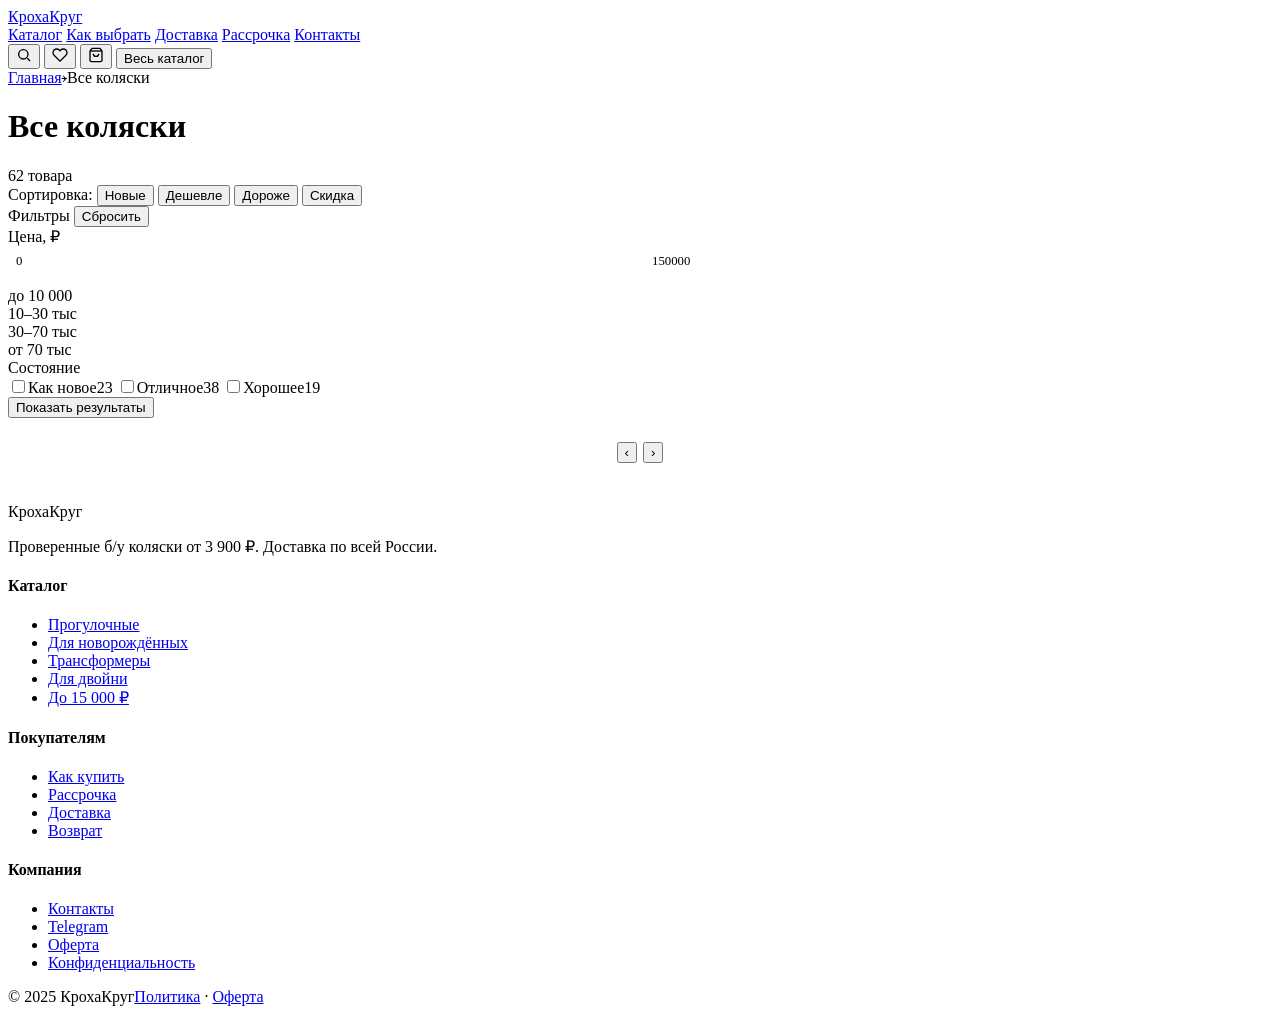
==== commit 9eccbad3: "Apply KrohaKrug design from ZIP across storefront pages. Rebrand to KrohaKrug with Manrope styling, " ====
--- a/catalog.html
+++ b/catalog.html
@@ -3,525 +3,119 @@
 <head>
 <meta charset="UTF-8">
 <meta name="viewport" content="width=device-width, initial-scale=1.0">
-<title>Каталог колясок б/у — КолясочкиPRO</title>
-<meta name="description" content="Каталог б/у колясок премиум-брендов: 62 товара, проверка, рассрочка, доставка.">
+<title>Каталог колясок — КрохаКруг</title>
+<meta name="description" content="Каталог проверенных б/у колясок: Bugaboo, Stokke, Cybex. Рассрочка и доставка по России.">
 <script src="/bu-kolyasochka/js/site.js"></script>
 <link rel="preconnect" href="https://fonts.googleapis.com">
 <link rel="preconnect" href="https://fonts.gstatic.com" crossorigin>
-<link href="https://fonts.googleapis.com/css2?family=Fraunces:opsz,wght@9..144,400;9..144,500;9..144,600;9..144,700&family=Source+Sans+3:wght@300;400;500;600&display=swap" rel="stylesheet">
+<link href="https://fonts.googleapis.com/css2?family=Manrope:wght@400;500;600;700;800&display=swap" rel="stylesheet">
 <link rel="stylesheet" href="/bu-kolyasochka/css/theme.css">
-<link href="https://fonts.googleapis.com/css2?family=Cormorant+Garamond:ital,wght@0,400;0,500;0,600;1,400;1,500&family=DM+Sans:wght@300;400;500&display=swap" rel="stylesheet">
-<style>
-*, *::before, *::after { box-sizing: border-box; margin: 0; padding: 0; }
+<link rel="stylesheet" href="/bu-kolyasochka/css/assistant.css">
 
-:root {
-  --cream: #f5f0e8;
-  --cream2: #ede7d9;
-  --cream3: #e5dece;
-  --ink: #1c1a16;
-  --ink2: #4a4640;
-  --ink3: #8a847a;
-  --surface: #ffffff;
-  --border: rgba(28,26,22,0.1);
-  --border2: rgba(28,26,22,0.06);
-  --green: #2d5a3d;
-  --green-light: #e8f2eb;
-  --green-mid: #4a8c62;
-  --sand: #c8a96e;
-  --sand-light: #f7f0e2;
-  --r: 14px;
-  --r-sm: 8px;
-  --sidebar: 256px;
-  --nav-h: 65px;
-}
-
-html { scroll-behavior: smooth; }
-body { font-family: 'DM Sans', sans-serif; background: var(--cream); color: var(--ink); overflow-x: hidden; -webkit-font-smoothing: antialiased; }
-a { text-decoration: none; color: inherit; }
-
-/* ── NAV ── */
-nav {
-  position: sticky; top: 0; z-index: 200;
-  background: rgba(245,240,232,0.93);
-  backdrop-filter: blur(12px);
-  border-bottom: 1px solid var(--border);
-  height: var(--nav-h);
-}
-.nav-inner { display: flex; align-items: center; justify-content: space-between; padding: 0 20px; max-width: 1200px; margin: 0 auto; height: 100%; }
-.logo { font-family: 'Cormorant Garamond', serif; font-size: 22px; font-weight: 600; }
-.logo span { color: var(--green); }
-.nav-links { display: flex; gap: 28px; list-style: none; font-size: 14px; color: var(--ink2); }
-.nav-links a:hover { color: var(--green); }
-.nav-links a.active { color: var(--green); font-weight: 500; }
-.nav-actions { display: flex; gap: 8px; }
-.nav-btn { width: 38px; height: 38px; border-radius: 50%; border: 1px solid var(--border); background: transparent; cursor: pointer; display: flex; align-items: center; justify-content: center; transition: background .15s; position: relative; }
-.nav-btn:hover { background: var(--cream2); }
-.nav-btn svg { width: 17px; height: 17px; stroke: var(--ink2); fill: none; stroke-width: 1.6; }
-.cart-dot { position: absolute; top: -2px; right: -2px; width: 15px; height: 15px; border-radius: 50%; background: var(--green); color: #fff; font-size: 9px; font-weight: 600; display: flex; align-items: center; justify-content: center; }
-.burger { display: none; flex-direction: column; gap: 5px; cursor: pointer; padding: 4px; background: none; border: none; }
-.burger span { display: block; width: 22px; height: 1.5px; background: var(--ink); border-radius: 2px; }
-
-/* ── PAGE LAYOUT ── */
-.page-wrap { max-width: 1200px; margin: 0 auto; padding: 0 20px 80px; }
-
-/* ── BREADCRUMB + HEADER ── */
-.catalog-header { padding: 24px 0 0; }
-.breadcrumb { display: flex; align-items: center; gap: 6px; font-size: 12px; color: var(--ink3); margin-bottom: 16px; flex-wrap: wrap; }
-.breadcrumb a { color: var(--ink3); }
-.breadcrumb a:hover { color: var(--ink); }
-.breadcrumb span { color: var(--border); }
-.catalog-title-row { display: flex; align-items: flex-end; justify-content: space-between; gap: 16px; margin-bottom: 8px; flex-wrap: wrap; }
-.catalog-title { font-family: 'Cormorant Garamond', serif; font-size: clamp(28px, 4vw, 44px); font-weight: 500; line-height: 1.1; letter-spacing: -.01em; }
-.catalog-title em { font-style: italic; color: var(--green); }
-.catalog-count { font-size: 13px; color: var(--ink3); }
-
-/* ── ACTIVE FILTERS ── */
-.active-filters { display: flex; gap: 8px; flex-wrap: wrap; padding: 12px 0 20px; }
-.filter-tag { display: flex; align-items: center; gap: 6px; background: var(--surface); border: 1px solid var(--border); border-radius: 20px; padding: 5px 12px; font-size: 12px; color: var(--ink2); cursor: pointer; transition: border-color .15s; }
-.filter-tag:hover { border-color: var(--ink3); }
-.filter-tag .remove { color: var(--ink3); font-size: 14px; line-height: 1; }
-.filter-tag.clear-all { background: var(--ink); color: #fff; border-color: var(--ink); }
-.filter-tag.clear-all:hover { background: var(--green); border-color: var(--green); }
-
-/* ── MAIN CONTENT GRID ── */
-.content-grid { display: grid; grid-template-columns: var(--sidebar) 1fr; gap: 28px; align-items: start; }
-
-/* ── SIDEBAR ── */
-.sidebar { position: sticky; top: calc(var(--nav-h) + 20px); background: var(--surface); border: 1px solid var(--border); border-radius: var(--r); overflow: hidden; }
-.sidebar-head { padding: 16px 18px; border-bottom: 1px solid var(--border); display: flex; align-items: center; justify-content: space-between; }
-.sidebar-title { font-size: 13px; font-weight: 500; color: var(--ink); }
-.sidebar-reset { font-size: 11px; color: var(--green); cursor: pointer; background: none; border: none; font-family: 'DM Sans', sans-serif; }
-.sidebar-reset:hover { text-decoration: underline; }
-
-.filter-group { border-bottom: 1px solid var(--border2); }
-.filter-group:last-child { border-bottom: none; }
-.filter-group-head { display: flex; align-items: center; justify-content: space-between; padding: 13px 18px; cursor: pointer; user-select: none; }
-.filter-group-head:hover { background: var(--cream); }
-.filter-group-label { font-size: 12px; font-weight: 500; color: var(--ink2); letter-spacing: .03em; }
-.filter-chevron { width: 14px; height: 14px; stroke: var(--ink3); fill: none; stroke-width: 1.8; transition: transform .2s; }
-.filter-group.open .filter-chevron { transform: rotate(180deg); }
-.filter-group-body { padding: 0 18px 14px; display: none; }
-.filter-group.open .filter-group-body { display: block; }
-
-/* Price range */
-.price-inputs { display: grid; grid-template-columns: 1fr 1fr; gap: 8px; margin-bottom: 10px; }
-.price-input { padding: 7px 10px; border: 1px solid var(--border); border-radius: var(--r-sm); font-family: 'DM Sans', sans-serif; font-size: 12px; color: var(--ink); background: var(--cream); width: 100%; outline: none; }
-.price-input:focus { border-color: var(--green-mid); }
-.price-slider { width: 100%; accent-color: var(--green); }
-.price-presets { display: flex; flex-wrap: wrap; gap: 5px; margin-top: 8px; }
-.price-preset { font-size: 11px; padding: 3px 8px; border-radius: 12px; border: 1px solid var(--border); color: var(--ink3); cursor: pointer; background: transparent; transition: all .15s; }
-.price-preset:hover, .price-preset.active { background: var(--green-light); border-color: var(--green-mid); color: var(--green); }
-
-/* Checkbox filters */
-.filter-options { display: flex; flex-direction: column; gap: 0; }
-.filter-opt { display: flex; align-items: center; gap: 9px; padding: 6px 0; cursor: pointer; }
-.filter-opt:hover .opt-label { color: var(--ink); }
-.opt-check { width: 16px; height: 16px; border: 1.5px solid var(--border); border-radius: 4px; flex-shrink: 0; display: flex; align-items: center; justify-content: center; transition: all .15s; }
-.filter-opt.checked .opt-check { background: var(--green); border-color: var(--green); }
-.filter-opt.checked .opt-check::after { content: ''; display: block; width: 8px; height: 5px; border-left: 1.5px solid #fff; border-bottom: 1.5px solid #fff; transform: rotate(-45deg) translateY(-1px); }
-.opt-label { font-size: 12px; color: var(--ink2); flex: 1; }
-.opt-count { font-size: 11px; color: var(--ink3); }
-
-/* Color swatches */
-.color-swatches { display: flex; flex-wrap: wrap; gap: 6px; }
-.swatch { width: 24px; height: 24px; border-radius: 50%; cursor: pointer; border: 2px solid transparent; transition: border-color .15s; }
-.swatch:hover { border-color: var(--ink3); }
-.swatch.active { border-color: var(--green); box-shadow: 0 0 0 2px var(--green-light); }
-
-/* ── TOOLBAR ── */
-.toolbar { display: flex; align-items: center; justify-content: space-between; gap: 12px; margin-bottom: 18px; }
-.filter-mobile-btn { display: none; align-items: center; gap: 7px; padding: 9px 16px; background: var(--surface); border: 1px solid var(--border); border-radius: 40px; font-family: 'DM Sans', sans-serif; font-size: 13px; color: var(--ink2); cursor: pointer; transition: border-color .15s; }
-.filter-mobile-btn:hover { border-color: var(--ink3); }
-.filter-mobile-btn svg { width: 16px; height: 16px; stroke: currentColor; fill: none; stroke-width: 1.6; }
-.filter-badge { background: var(--green); color: #fff; border-radius: 50%; width: 18px; height: 18px; font-size: 10px; font-weight: 600; display: flex; align-items: center; justify-content: center; }
-.sort-wrap { display: flex; align-items: center; gap: 8px; margin-left: auto; }
-.sort-label { font-size: 12px; color: var(--ink3); white-space: nowrap; }
-.sort-select { padding: 8px 30px 8px 12px; border: 1px solid var(--border); border-radius: 40px; font-family: 'DM Sans', sans-serif; font-size: 13px; color: var(--ink); background: var(--surface) url("data:image/svg+xml,%3Csvg xmlns='http://www.w3.org/2000/svg' width='12' height='12' viewBox='0 0 24 24' fill='none' stroke='%238a847a' stroke-width='2'%3E%3Cpolyline points='6 9 12 15 18 9'/%3E%3C/svg%3E") no-repeat right 10px center; -webkit-appearance: none; cursor: pointer; outline: none; transition: border-color .15s; }
-.sort-select:focus { border-color: var(--green-mid); }
-.view-btns { display: flex; gap: 4px; }
-.view-btn { width: 34px; height: 34px; border: 1px solid var(--border); border-radius: var(--r-sm); background: transparent; cursor: pointer; display: flex; align-items: center; justify-content: center; transition: all .15s; }
-.view-btn.active { background: var(--ink); border-color: var(--ink); }
-.view-btn svg { width: 15px; height: 15px; stroke: var(--ink3); fill: none; stroke-width: 1.6; }
-.view-btn.active svg { stroke: #fff; }
-
-/* ── PRODUCTS GRID ── */
-.products-grid { display: grid; grid-template-columns: repeat(auto-fill, minmax(210px, 1fr)); gap: 14px; }
-.products-grid.list-view { grid-template-columns: 1fr; }
-
-.prod-card { background: var(--surface); border: 1px solid var(--border); border-radius: var(--r); overflow: hidden; cursor: pointer; transition: border-color .2s, transform .2s; display: flex; flex-direction: column; animation: fadeUp .4s ease both; }
-.prod-card:hover { border-color: var(--green-mid); transform: translateY(-3px); }
-
-.prod-thumb { aspect-ratio: 4/3; background: var(--cream2); display: flex; align-items: center; justify-content: center; position: relative; overflow: hidden; }
-.prod-thumb svg { width: 56px; height: 56px; opacity: .15; stroke: var(--ink); fill: none; stroke-width: 1; }
-.prod-badges { position: absolute; top: 10px; left: 10px; display: flex; flex-direction: column; gap: 5px; }
-.pbadge { font-size: 10px; font-weight: 500; padding: 3px 9px; border-radius: 20px; }
-.pg { background: #d1ead9; color: #1b4332; }
-.ps { background: #f5e8cc; color: #7a5010; }
-.pr { background: #fde8e0; color: #8b2a10; }
-.pb { background: #e0eafd; color: #1e3a8a; }
-.fav { position: absolute; top: 8px; right: 8px; width: 30px; height: 30px; border-radius: 50%; background: rgba(255,255,255,.9); border: 1px solid var(--border); display: flex; align-items: center; justify-content: center; cursor: pointer; transition: all .15s; }
-.fav:hover { background: #fff; }
-.fav svg { width: 14px; height: 14px; stroke: var(--ink3); fill: none; stroke-width: 1.8; transition: all .15s; }
-.fav.on svg { stroke: #e75480; fill: #e75480; }
-
-.prod-body { padding: 12px 14px; flex: 1; display: flex; flex-direction: column; gap: 4px; }
-.prod-brand { font-size: 10px; font-weight: 500; letter-spacing: .07em; text-transform: uppercase; color: var(--ink3); }
-.prod-name { font-family: 'Cormorant Garamond', serif; font-size: 17px; font-weight: 500; line-height: 1.2; color: var(--ink); }
-.prod-meta { font-size: 11px; color: var(--ink3); }
-.prod-tags { display: flex; gap: 4px; flex-wrap: wrap; margin-top: 4px; }
-.ptag { font-size: 10px; padding: 2px 7px; border-radius: 12px; border: 1px solid var(--border2); color: var(--ink3); }
-
-.prod-foot { padding: 10px 14px 13px; border-top: 1px solid var(--border2); display: flex; align-items: center; justify-content: space-between; }
-.prod-price { font-size: 16px; font-weight: 500; color: var(--ink); }
-.prod-price-old { font-size: 11px; color: var(--ink3); text-decoration: line-through; margin-left: 5px; }
-.prod-installment { font-size: 10px; color: var(--green); display: block; margin-top: 1px; }
-.btn-cart { width: 30px; height: 30px; border-radius: 50%; background: var(--ink); border: none; cursor: pointer; display: flex; align-items: center; justify-content: center; transition: background .15s, transform .1s; }
-.btn-cart:hover { background: var(--green); }
-.btn-cart:active { transform: scale(.92); }
-.btn-cart svg { width: 13px; height: 13px; stroke: #fff; fill: none; stroke-width: 2.2; }
-
-/* LIST VIEW overrides */
-.list-view .prod-card { flex-direction: row; }
-.list-view .prod-thumb { aspect-ratio: unset; width: 180px; flex-shrink: 0; }
-.list-view .prod-body { padding: 16px 18px; }
-.list-view .prod-name { font-size: 20px; }
-.list-view .prod-meta { font-size: 12px; }
-.list-view .prod-foot { border-top: none; border-left: 1px solid var(--border2); padding: 16px 18px; flex-direction: column; align-items: flex-start; gap: 10px; min-width: 140px; }
-
-/* ── PAGINATION ── */
-.pagination { display: flex; align-items: center; justify-content: center; gap: 6px; margin-top: 36px; flex-wrap: wrap; }
-.page-btn { width: 38px; height: 38px; border-radius: var(--r-sm); border: 1px solid var(--border); background: var(--surface); font-family: 'DM Sans', sans-serif; font-size: 14px; color: var(--ink2); cursor: pointer; display: flex; align-items: center; justify-content: center; transition: all .15s; }
-.page-btn:hover { border-color: var(--ink3); background: var(--cream2); }
-.page-btn.active { background: var(--ink); color: #fff; border-color: var(--ink); }
-.page-btn.arrow { background: transparent; }
-.page-btn.arrow svg { width: 16px; height: 16px; stroke: var(--ink3); fill: none; stroke-width: 2; }
-.page-btn.arrow:hover svg { stroke: var(--ink); }
-.page-dots { font-size: 14px; color: var(--ink3); padding: 0 4px; }
-.pagination-info { font-size: 12px; color: var(--ink3); margin-top: 12px; text-align: center; }
-
-/* ── MOBILE FILTER DRAWER ── */
-.drawer-overlay { display: none; position: fixed; inset: 0; background: rgba(28,26,22,.4); z-index: 300; opacity: 0; transition: opacity .25s; }
-.drawer-overlay.open { display: block; opacity: 1; }
-.drawer { position: fixed; left: 0; top: 0; bottom: 0; width: min(340px, 92vw); background: var(--surface); z-index: 400; transform: translateX(-100%); transition: transform .3s cubic-bezier(.32,.72,0,1); overflow-y: auto; display: flex; flex-direction: column; }
-.drawer.open { transform: translateX(0); }
-.drawer-head { display: flex; align-items: center; justify-content: space-between; padding: 18px 20px; border-bottom: 1px solid var(--border); position: sticky; top: 0; background: var(--surface); z-index: 1; }
-.drawer-title { font-size: 16px; font-weight: 500; color: var(--ink); }
-.drawer-close { width: 36px; height: 36px; border-radius: 50%; border: 1px solid var(--border); background: transparent; cursor: pointer; display: flex; align-items: center; justify-content: center; }
-.drawer-close svg { width: 16px; height: 16px; stroke: var(--ink3); fill: none; stroke-width: 2; }
-.drawer-body { flex: 1; padding: 0; overflow-y: auto; }
-.drawer-foot { padding: 16px 20px; border-top: 1px solid var(--border); display: grid; grid-template-columns: 1fr 1fr; gap: 10px; position: sticky; bottom: 0; background: var(--surface); }
-.drawer-btn { padding: 12px; border-radius: var(--r-sm); font-family: 'DM Sans', sans-serif; font-size: 14px; font-weight: 500; cursor: pointer; border: 1px solid var(--border); background: transparent; color: var(--ink); transition: all .15s; }
-.drawer-btn.primary { background: var(--ink); color: #fff; border-color: var(--ink); }
-.drawer-btn.primary:hover { background: var(--green); border-color: var(--green); }
-.drawer-btn:hover { border-color: var(--ink3); }
-
-/* ── EMPTY STATE ── */
-.empty-state { grid-column: 1/-1; text-align: center; padding: 64px 24px; }
-.empty-title { font-family: 'Cormorant Garamond', serif; font-size: 28px; font-weight: 500; color: var(--ink); margin-bottom: 8px; }
-.empty-sub { font-size: 14px; color: var(--ink3); margin-bottom: 24px; }
-.btn-outline { padding: 11px 24px; border: 1px solid var(--ink); border-radius: 40px; font-family: 'DM Sans', sans-serif; font-size: 14px; cursor: pointer; background: transparent; color: var(--ink); transition: all .2s; }
-.btn-outline:hover { background: var(--ink); color: #fff; }
-
-/* ── ANIMATIONS ── */
-@keyframes fadeUp { from { opacity:0; transform:translateY(14px); } to { opacity:1; transform:translateY(0); } }
-
-/* ── RESPONSIVE ── */
-@media (max-width: 900px) {
-  .nav-links { display: none; }
-  .burger { display: flex; }
-  .content-grid { grid-template-columns: 1fr; }
-  .sidebar { display: none; }
-  .filter-mobile-btn { display: flex; }
-  .list-view .prod-thumb { width: 130px; }
-}
-@media (max-width: 560px) {
-  .products-grid:not(.list-view) { grid-template-columns: repeat(2, 1fr); }
-  .view-btns { display: none; }
-  .sort-label { display: none; }
-}
-@media (max-width: 380px) {
-  .products-grid:not(.list-view) { grid-template-columns: 1fr; }
-}
-
-.product-thumb img,.prod-thumb img{position:absolute;inset:0;width:100%;height:100%;object-fit:cover}.product-link,.prod-thumb{color:inherit;text-decoration:none}.pbadge-gray,.pg{background:#ede7d9;color:#4a4640}.prod-installment{display:block;font-size:10px;color:var(--green);margin-top:2px}
-</style>
-<link rel="stylesheet" href="/bu-kolyasochka/css/assistant.css">
 </head>
 <body data-page="catalog">
-
-
-<!-- NAV -->
 <nav>
   <div class="nav-inner">
-    <a href="index.html" class="logo">Колясочки<span>PRO</span></a>
-    <ul class="nav-links">
-      <li><a href="catalog.html" class="active">Каталог</a></li><li><a href="delivery.html">Доставка</a></li><li><a href="payment.html">Оплата</a></li><li><a href="index.html#contact">Контакты</a></li>
-    </ul>
+    <a href="index.html" class="logo">Кроха<span>Круг</span></a>
+    <div class="nav-links">
+      <a class="active" href="catalog.html" >Каталог</a>
+      <a href="kak-vybrat.html">Как выбрать</a>
+      <a href="delivery.html">Доставка</a>
+      <a href="payment.html">Рассрочка</a>
+      <a href="index.html#contact">Контакты</a>
+    </div>
     <div class="nav-actions">
-      <button class="nav-btn" aria-label="Поиск"><svg viewBox="0 0 24 24"><circle cx="11" cy="11" r="8"/><path d="m21 21-4.35-4.35"/></svg></button>
-      <button class="nav-btn" aria-label="Избранное"><svg viewBox="0 0 24 24"><path d="M20.84 4.61a5.5 5.5 0 0 0-7.78 0L12 5.67l-1.06-1.06a5.5 5.5 0 0 0-7.78 7.78l1.06 1.06L12 21.23l7.78-7.78 1.06-1.06a5.5 5.5 0 0 0 0-7.78z"/></svg></button>
-      <button class="nav-btn" aria-label="Корзина"><svg viewBox="0 0 24 24"><path d="M6 2 3 6v14a2 2 0 0 0 2 2h14a2 2 0 0 0 2-2V6l-3-4z"/><line x1="3" y1="6" x2="21" y2="6"/><path d="M16 10a4 4 0 0 1-8 0"/></svg><span class="cart-dot">3</span></button>
-      <button class="burger" aria-label="Меню"><span></span><span></span><span></span></button>
+      <button class="icon-btn"><svg width="16" height="16" fill="none" stroke="currentColor" stroke-width="2" viewBox="0 0 24 24"><circle cx="11" cy="11" r="7"/><path d="m17 17 4 4"/></svg></button>
+      <button class="icon-btn"><svg width="16" height="16" fill="none" stroke="currentColor" stroke-width="2" viewBox="0 0 24 24"><path d="M20.84 4.61a5.5 5.5 0 0 0-7.78 0L12 5.67l-1.06-1.06a5.5 5.5 0 0 0-7.78 7.78l1.06 1.06L12 21.23l7.78-7.78 1.06-1.06a5.5 5.5 0 0 0 0-7.78z"/></svg></button>
+      <button class="icon-btn nav-btn" data-cart-open aria-label="Корзина"><svg width="16" height="16" fill="none" stroke="currentColor" stroke-width="2" viewBox="0 0 24 24"><path d="M6 2 3 6v14a2 2 0 0 0 2 2h14a2 2 0 0 0 2-2V6l-3-4z"/><line x1="3" y1="6" x2="21" y2="6"/><path d="M16 10a4 4 0 0 1-8 0"/></svg><span class="cart-dot" data-cart-count style="display:none">0</span></button>
+      <button class="btn-primary" onclick="location.href='catalog.html'">Весь каталог</button>
     </div>
   </div>
 </nav>
-
-<div class="page-wrap">
-
-  <!-- HEADER -->
-  <header class="catalog-header">
-    <nav class="breadcrumb" aria-label="Хлебные крошки">
-      <a href="index.html">Главная</a>
-      <span>›</span>
-      <span style="color:var(--ink2)">Все коляски</span>
-    </nav>
-    <div class="catalog-title-row">
-      <h1 class="catalog-title">Все <em>коляски</em></h1>
-      <span class="catalog-count" id="totalCount">84 позиции</span>
-    </div>
-  </header>
-
-  <!-- ACTIVE FILTERS -->
-  <div class="active-filters" id="activeFilters"></div>
-
-  <!-- CONTENT -->
-  <div class="content-grid">
-
-    <!-- SIDEBAR -->
-    <aside class="sidebar" id="sidebar" aria-label="Фильтры">
-      <div class="sidebar-head">
-        <span class="sidebar-title">Фильтры</span>
-        <button class="sidebar-reset" onclick="clearAllFilters()">Сбросить</button>
+<div class="page-top">
+  <div class="pt-inner">
+    <div class="breadcrumb"><a href="index.html">Главная</a><s>›</s><span>Все коляски</span></div>
+    <div class="pt-row">
+      <div>
+        <h1 class="page-title">Все коляски</h1>
+        <div class="count-tag" id="totalCount">62 товара</div>
       </div>
-
-      <!-- PRICE -->
-      <div class="filter-group open" id="fg-price">
-        <div class="filter-group-head" onclick="toggleGroup('fg-price')">
-          <span class="filter-group-label">Цена, ₽</span>
-          <svg class="filter-chevron" viewBox="0 0 24 24"><polyline points="6 9 12 15 18 9"/></svg>
-        </div>
-        <div class="filter-group-body">
-          <div class="price-inputs">
-            <input class="price-input" type="number" placeholder="От" value="0" id="priceMin">
-            <input class="price-input" type="number" placeholder="До" value="150000" id="priceMax">
-          </div>
-          <div class="price-presets">
-            <button class="price-preset" onclick="setPrice(0,10000)">до 10 000</button>
-            <button class="price-preset" onclick="setPrice(10000,30000)">10–30 тыс</button>
-            <button class="price-preset" onclick="setPrice(30000,70000)">30–70 тыс</button>
-            <button class="price-preset" onclick="setPrice(70000,150000)">от 70 тыс</button>
-          </div>
-        </div>
+      <div class="sort-row">
+        <span class="sort-label">Сортировка:</span>
+        <button type="button" class="sort-btn on" onclick="setSort(this)">Новые</button>
+        <button type="button" class="sort-btn" onclick="setSort(this)">Дешевле</button>
+        <button type="button" class="sort-btn" onclick="setSort(this)">Дороже</button>
+        <button type="button" class="sort-btn" onclick="setSort(this)">Скидка</button>
       </div>
-
-      <!-- CONDITION -->
-      <div class="filter-group open" id="fg-cond">
-        <div class="filter-group-head" onclick="toggleGroup('fg-cond')">
-          <span class="filter-group-label">Состояние</span>
-          <svg class="filter-chevron" viewBox="0 0 24 24"><polyline points="6 9 12 15 18 9"/></svg>
-        </div>
-        <div class="filter-group-body">
-          <div class="filter-options">
-            <label class="filter-opt checked" onclick="toggleOpt(this)">
-              <div class="opt-check"></div>
-              <span class="opt-label">Как новое</span>
-              <span class="opt-count">23</span>
-            </label>
-            <label class="filter-opt" onclick="toggleOpt(this)">
-              <div class="opt-check"></div>
-              <span class="opt-label">Отличное</span>
-              <span class="opt-count">38</span>
-            </label>
-            <label class="filter-opt" onclick="toggleOpt(this)">
-              <div class="opt-check"></div>
-              <span class="opt-label">Хорошее</span>
-              <span class="opt-count">19</span>
-            </label>
-            <label class="filter-opt" onclick="toggleOpt(this)">
-              <div class="opt-check"></div>
-              <span class="opt-label">Новое (нераспак.)</span>
-              <span class="opt-count">4</span>
-            </label>
-          </div>
-        </div>
-      </div>
-
-      <!-- TYPE -->
-      <div class="filter-group open" id="fg-type">
-        <div class="filter-group-head" onclick="toggleGroup('fg-type')">
-          <span class="filter-group-label">Тип коляски</span>
-          <svg class="filter-chevron" viewBox="0 0 24 24"><polyline points="6 9 12 15 18 9"/></svg>
-        </div>
-        <div class="filter-group-body">
-          <div class="filter-options">
-            <label class="filter-opt" onclick="toggleOpt(this)"><div class="opt-check"></div><span class="opt-label">Прогулочная</span><span class="opt-count">28</span></label>
-            <label class="filter-opt" onclick="toggleOpt(this)"><div class="opt-check"></div><span class="opt-label">Трансформер 2-в-1</span><span class="opt-count">22</span></label>
-            <label class="filter-opt" onclick="toggleOpt(this)"><div class="opt-check"></div><span class="opt-label">Трансформер 3-в-1</span><span class="opt-count">18</span></label>
-            <label class="filter-opt" onclick="toggleOpt(this)"><div class="opt-check"></div><span class="opt-label">Для новорождённых</span><span class="opt-count">11</span></label>
-            <label class="filter-opt" onclick="toggleOpt(this)"><div class="opt-check"></div><span class="opt-label">Для двойни</span><span class="opt-count">5</span></label>
-          </div>
-        </div>
-      </div>
-
-      <!-- BRAND -->
-      <div class="filter-group open" id="fg-brand">
-        <div class="filter-group-head" onclick="toggleGroup('fg-brand')">
-          <span class="filter-group-label">Бренд</span>
-          <svg class="filter-chevron" viewBox="0 0 24 24"><polyline points="6 9 12 15 18 9"/></svg>
-        </div>
-        <div class="filter-group-body">
-          <div class="filter-options">
-            <label class="filter-opt checked" onclick="toggleOpt(this)"><div class="opt-check"></div><span class="opt-label">Bugaboo</span><span class="opt-count">14</span></label>
-            <label class="filter-opt" onclick="toggleOpt(this)"><div class="opt-check"></div><span class="opt-label">Stokke</span><span class="opt-count">11</span></label>
-            <label class="filter-opt" onclick="toggleOpt(this)"><div class="opt-check"></div><span class="opt-label">Cybex</span><span class="opt-count">16</span></label>
-            <label class="filter-opt" onclick="toggleOpt(this)"><div class="opt-check"></div><span class="opt-label">UPPAbaby</span><span class="opt-count">9</span></label>
-            <label class="filter-opt" onclick="toggleOpt(this)"><div class="opt-check"></div><span class="opt-label">Joie</span><span class="opt-count">12</span></label>
-            <label class="filter-opt" onclick="toggleOpt(this)"><div class="opt-check"></div><span class="opt-label">Inglesina</span><span class="opt-count">7</span></label>
-            <label class="filter-opt" onclick="toggleOpt(this)"><div class="opt-check"></div><span class="opt-label">Maclaren</span><span class="opt-count">6</span></label>
-            <label class="filter-opt" onclick="toggleOpt(this)"><div class="opt-check"></div><span class="opt-label">Другие</span><span class="opt-count">9</span></label>
-          </div>
-        </div>
-      </div>
-
-      <!-- COLOR -->
-      <div class="filter-group" id="fg-color">
-        <div class="filter-group-head" onclick="toggleGroup('fg-color')">
-          <span class="filter-group-label">Цвет</span>
-          <svg class="filter-chevron" viewBox="0 0 24 24"><polyline points="6 9 12 15 18 9"/></svg>
-        </div>
-        <div class="filter-group-body">
-          <div class="color-swatches">
-            <div class="swatch active" style="background:#1a1a1a" title="Чёрный" onclick="this.classList.toggle('active')"></div>
-            <div class="swatch" style="background:#888" title="Серый" onclick="this.classList.toggle('active')"></div>
-            <div class="swatch" style="background:#e8dcc8" title="Бежевый" onclick="this.classList.toggle('active')"></div>
-            <div class="swatch" style="background:#4a6fa5" title="Синий" onclick="this.classList.toggle('active')"></div>
-            <div class="swatch" style="background:#5a8a6a" title="Зелёный" onclick="this.classList.toggle('active')"></div>
-            <div class="swatch" style="background:#c04a4a" title="Красный" onclick="this.classList.toggle('active')"></div>
-            <div class="swatch" style="background:#c8916a" title="Оранжевый" onclick="this.classList.toggle('active')"></div>
-            <div class="swatch" style="background:#ffffff;border:1px solid var(--border)" title="Белый" onclick="this.classList.toggle('active')"></div>
-          </div>
-        </div>
-      </div>
-
-      <!-- SEASON -->
-      <div class="filter-group" id="fg-season">
-        <div class="filter-group-head" onclick="toggleGroup('fg-season')">
-          <span class="filter-group-label">Сезон</span>
-          <svg class="filter-chevron" viewBox="0 0 24 24"><polyline points="6 9 12 15 18 9"/></svg>
-        </div>
-        <div class="filter-group-body">
-          <div class="filter-options">
-            <label class="filter-opt" onclick="toggleOpt(this)"><div class="opt-check"></div><span class="opt-label">Всесезонная</span><span class="opt-count">51</span></label>
-            <label class="filter-opt" onclick="toggleOpt(this)"><div class="opt-check"></div><span class="opt-label">Лето</span><span class="opt-count">21</span></label>
-            <label class="filter-opt" onclick="toggleOpt(this)"><div class="opt-check"></div><span class="opt-label">Зима</span><span class="opt-count">12</span></label>
-          </div>
-        </div>
-      </div>
-
-      <!-- INSTALLMENT -->
-      <div class="filter-group" id="fg-inst">
-        <div class="filter-group-head" onclick="toggleGroup('fg-inst')">
-          <span class="filter-group-label">Дополнительно</span>
-          <svg class="filter-chevron" viewBox="0 0 24 24"><polyline points="6 9 12 15 18 9"/></svg>
-        </div>
-        <div class="filter-group-body">
-          <div class="filter-options">
-            <label class="filter-opt" onclick="toggleOpt(this)"><div class="opt-check"></div><span class="opt-label">Доступна рассрочка</span><span class="opt-count">84</span></label>
-            <label class="filter-opt" onclick="toggleOpt(this)"><div class="opt-check"></div><span class="opt-label">С люлькой</span><span class="opt-count">40</span></label>
-            <label class="filter-opt" onclick="toggleOpt(this)"><div class="opt-check"></div><span class="opt-label">С автокреслом</span><span class="opt-count">18</span></label>
-            <label class="filter-opt" onclick="toggleOpt(this)"><div class="opt-check"></div><span class="opt-label">Полный комплект</span><span class="opt-count">29</span></label>
-          </div>
-        </div>
-      </div>
-    </aside>
-
-    <!-- RIGHT COLUMN -->
-    <div>
-      <!-- TOOLBAR -->
-      <div class="toolbar">
-        <button class="filter-mobile-btn" onclick="openDrawer()" aria-label="Открыть фильтры">
-          <svg viewBox="0 0 24 24"><line x1="4" y1="6" x2="20" y2="6"/><line x1="8" y1="12" x2="20" y2="12"/><line x1="12" y1="18" x2="20" y2="18"/></svg>
-          Фильтры
-          <span class="filter-badge">2</span>
-        </button>
-        <div class="sort-wrap">
-          <span class="sort-label">Сортировать:</span>
-          <select class="sort-select" onchange="handleSort(this)">
-            <option value="new">Сначала новые</option>
-            <option value="price-asc">Цена: по возрастанию</option>
-            <option value="price-desc">Цена: по убыванию</option>
-            <option value="discount">По скидке</option>
-            <option value="popular">Популярные</option>
-          </select>
-        </div>
-        <div class="view-btns">
-          <button class="view-btn active" id="gridBtn" onclick="setView('grid')" aria-label="Сетка">
-            <svg viewBox="0 0 24 24"><rect x="3" y="3" width="7" height="7"/><rect x="14" y="3" width="7" height="7"/><rect x="3" y="14" width="7" height="7"/><rect x="14" y="14" width="7" height="7"/></svg>
-          </button>
-          <button class="view-btn" id="listBtn" onclick="setView('list')" aria-label="Список">
-            <svg viewBox="0 0 24 24"><line x1="8" y1="6" x2="21" y2="6"/><line x1="8" y1="12" x2="21" y2="12"/><line x1="8" y1="18" x2="21" y2="18"/><line x1="3" y1="6" x2="3.01" y2="6"/><line x1="3" y1="12" x2="3.01" y2="12"/><line x1="3" y1="18" x2="3.01" y2="18"/></svg>
-          </button>
-        </div>
-      </div>
-
-      <!-- PRODUCTS GRID -->
-      <div class="products-grid" id="productsGrid">
-        <!-- Cards generated by JS -->
-      </div>
-
-      <!-- PAGINATION -->
-      <nav class="pagination" aria-label="Пагинация" id="pagination">
-        <button class="page-btn arrow" aria-label="Предыдущая" onclick="goPage(currentPage-1)">
-          <svg viewBox="0 0 24 24"><polyline points="15 18 9 12 15 6"/></svg>
-        </button>
-        <!-- pages injected by JS -->
-        <button class="page-btn arrow" aria-label="Следующая" onclick="goPage(currentPage+1)">
-          <svg viewBox="0 0 24 24"><polyline points="9 18 15 12 9 6"/></svg>
-        </button>
-      </nav>
-      <p class="pagination-info" id="pageInfo"></p>
     </div>
   </div>
 </div>
-
-<!-- MOBILE DRAWER -->
-<div class="drawer-overlay" id="drawerOverlay" onclick="closeDrawer()"></div>
-<div class="drawer" id="drawer" role="dialog" aria-modal="true" aria-label="Фильтры">
-  <div class="drawer-head">
-    <span class="drawer-title">Фильтры</span>
-    <button class="drawer-close" onclick="closeDrawer()" aria-label="Закрыть">
-      <svg viewBox="0 0 24 24"><line x1="18" y1="6" x2="6" y2="18"/><line x1="6" y1="6" x2="18" y2="18"/></svg>
-    </button>
-  </div>
-  <div class="drawer-body" id="drawerBody">
-    <!-- Cloned from sidebar by JS -->
-  </div>
-  <div class="drawer-foot">
-    <button class="drawer-btn" onclick="clearAllFilters(); closeDrawer()">Сбросить</button>
-    <button class="drawer-btn primary" onclick="closeDrawer()">Показать результаты</button>
+<div class="layout">
+  <aside class="sidebar">
+    <div class="sb-head">
+      <span class="sb-title">Фильтры</span>
+      <button type="button" class="sb-reset" onclick="clearAllFilters()">Сбросить</button>
+    </div>
+    <div class="filter-group">
+      <div class="fg-name">Цена, ₽</div>
+      <div style="display:grid;grid-template-columns:1fr 1fr;gap:8px;margin-bottom:10px">
+        <input type="number" id="priceMin" value="0" placeholder="От" style="padding:8px;border:1px solid var(--border);border-radius:8px;font-family:inherit;font-size:.8rem">
+        <input type="number" id="priceMax" value="150000" placeholder="До" style="padding:8px;border:1px solid var(--border);border-radius:8px;font-family:inherit;font-size:.8rem">
+      </div>
+      <div class="price-chips">
+        <div class="pc" onclick="setPriceChip(this,0,10000)">до 10 000</div>
+        <div class="pc" onclick="setPriceChip(this,10000,30000)">10–30 тыс</div>
+        <div class="pc" onclick="setPriceChip(this,30000,70000)">30–70 тыс</div>
+        <div class="pc" onclick="setPriceChip(this,70000,150000)">от 70 тыс</div>
+      </div>
+    </div>
+    <div class="filter-group">
+      <div class="fg-name">Состояние</div>
+      <div class="filter-opts">
+        <label class="fopt"><input type="checkbox"/><span class="fopt-label">Как новое</span><span class="fopt-count">23</span></label>
+        <label class="fopt"><input type="checkbox"/><span class="fopt-label">Отличное</span><span class="fopt-count">38</span></label>
+        <label class="fopt"><input type="checkbox"/><span class="fopt-label">Хорошее</span><span class="fopt-count">19</span></label>
+      </div>
+    </div>
+    <button type="button" class="sb-apply" onclick="applyFilters()">Показать результаты</button>
+  </aside>
+  <div>
+    <div class="products" id="productsGrid"></div>
+    <nav class="pagination" id="pagination" aria-label="Пагинация" style="display:flex;align-items:center;justify-content:center;gap:6px;margin:24px 0 8px">
+      <button type="button" class="page-btn arrow" onclick="goPage(currentPage-1)" aria-label="Назад">‹</button>
+      <button type="button" class="page-btn arrow" onclick="goPage(currentPage+1)" aria-label="Вперёд">›</button>
+    </nav>
+    <p id="pageInfo" style="text-align:center;font-size:.78rem;color:var(--mid);margin-bottom:40px"></p>
   </div>
 </div>
-
-
+<footer>
+  <div class="footer-inner">
+    <div class="footer-top">
+      <div class="footer-col"><div class="footer-logo">Кроха<span>Круг</span></div><p class="footer-desc">Проверенные б/у коляски от 3 900 ₽. Доставка по всей России.</p></div>
+      <div class="footer-col"><h4>Каталог</h4><ul><li><a href="catalog.html?type=stroller">Прогулочные</a></li><li><a href="catalog.html?type=newborn">Для новорождённых</a></li><li><a href="catalog.html?type=transformer">Трансформеры</a></li><li><a href="catalog.html?type=twin">Для двойни</a></li><li><a href="catalog.html?price=budget">До 15 000 ₽</a></li></ul></div>
+      <div class="footer-col"><h4>Покупателям</h4><ul><li><a href="checkout.html">Как купить</a></li><li><a href="payment.html">Рассрочка</a></li><li><a href="delivery.html">Доставка</a></li><li><a href="returns.html">Возврат</a></li></ul></div>
+      <div class="footer-col"><h4>Компания</h4><ul><li><a href="index.html#contact">Контакты</a></li><li><a href="#">Telegram</a></li><li><a href="oferta.html">Оферта</a></li><li><a href="privacy.html">Конфиденциальность</a></li></ul></div>
+    </div>
+    <div class="footer-bottom"><span>© 2025 КрохаКруг</span><span><a href="privacy.html">Политика</a> · <a href="oferta.html">Оферта</a></span></div>
+  </div>
+</footer>
 <script src="/bu-kolyasochka/js/products.js"></script>
 <script src="/bu-kolyasochka/js/cart.js"></script>
 <script src="/bu-kolyasochka/js/main.js"></script>
 <script>let currentPage=1,currentView='grid',PER_PAGE=12,filtered=[...PRODUCTS];
 function typeLong(p){return p.type==='transformer'?(p.name.includes('3')||p.name.includes('Complete')?'Трансформер 3-в-1':'Трансформер 2-в-1'):getTypeLabel(p.type)}
-function renderCard(p,idx){const d=discount(p),delay=(idx%PER_PAGE)*.04;return '<article class="prod-card" style="animation-delay:'+delay+'s"><a href="'+pageUrl('product.html?id='+p.id)+'" class="prod-thumb" style="background:#e8e4db">'+strollerIcon()+'<img src="'+p.img+'" alt="'+escAttr(p.name)+'" onerror="fixProductImg(this,\''+escAttr(p.name)+'\')"><div class="prod-badges">'+condBadge(p.condition)+(d?'<span class="pbadge pr">−'+d+'%</span>':'')+'</div></a><div class="prod-body"><div class="prod-brand">'+p.brand+'</div><div class="prod-name">'+p.name+'</div><div class="prod-meta">'+p.year+' · '+p.color+' · '+typeLong(p)+'</div><div class="prod-tags"><span class="ptag">рассрочка</span>'+(p.type==='transformer'?'<span class="ptag">с люлькой</span>':'')+'</div></div><div class="prod-foot"><div><span class="prod-price">'+formatPrice(p.price)+'</span>'+(p.newPrice?'<span class="prod-price-old">'+formatPrice(p.newPrice)+'</span>':'')+'<span class="prod-installment">от '+installment(p.price)+' ₽/мес</span></div><button class="btn-cart add-to-cart-btn" data-id="'+p.id+'" aria-label="В корзину"><svg viewBox="0 0 24 24"><line x1="12" y1="5" x2="12" y2="19"/><line x1="5" y1="12" x2="19" y2="12"/></svg></button></div></article>'}
+function condClass(c){return c==='likenew'?'':c==='excellent'?' p-cond-ok':''}
+function badgeHtml(p){const d=discount(p);if(d>=50)return'<span class="p-badge pb-red">−'+d+'%</span>';if(p.condition==='likenew')return'<span class="p-badge pb-green">'+getConditionLabel(p.condition)+'</span>';return'<span class="p-badge pb-orange">Выгодно</span>'}
+function renderCard(p,idx){const d=discount(p),delay=(idx%PER_PAGE)*.04;return '<article class="pcard" style="animation-delay:'+delay+'s"><a href="'+pageUrl('product.html?id='+p.id)+'" class="pcard-link"><div class="pcard-img">'+strollerIcon()+'<img src="'+p.img+'" alt="'+escAttr(p.name)+'" onerror="fixProductImg(this,\''+escAttr(p.name)+'\')"><span class="p-badge '+((p.condition==='likenew')?'pb-green':(d?'pb-red':'pb-orange'))+'">'+(d?'−'+d+'%':getConditionLabel(p.condition))+'</span></div><div class="pcard-body"><div class="p-brand">'+p.brand+'</div><div class="p-name">'+p.name+'</div><div class="p-cond'+condClass(p.condition)+'">'+getConditionLabel(p.condition)+'</div></a><div class="pcard-foot"><div><div class="p-price">'+formatPrice(p.price)+'</div>'+(p.newPrice?'<div class="p-old">'+formatPrice(p.newPrice)+'</div>':'')+'</div><button class="add-btn add-to-cart-btn" data-id="'+p.id+'" aria-label="В корзину">+</button></div></article>'}
 function applyFilters(){const min=Number(document.getElementById('priceMin')?.value||0),max=Number(document.getElementById('priceMax')?.value||999999);filtered=PRODUCTS.filter(p=>p.price>=min&&p.price<=max);currentPage=1;renderGrid()}
-function renderGrid(){const grid=document.getElementById('productsGrid'),total=filtered.length,totalPages=Math.max(1,Math.ceil(total/PER_PAGE));if(currentPage>totalPages)currentPage=totalPages;const start=(currentPage-1)*PER_PAGE,slice=filtered.slice(start,start+PER_PAGE);grid.innerHTML=slice.map(renderCard).join('')||'<div class="empty-state"><div class="empty-title">Ничего не найдено</div><p class="empty-sub">Попробуйте изменить фильтры.</p></div>';document.getElementById('totalCount').textContent=total+' '+(total===1?'позиция':total<5?'позиции':'позиций');document.getElementById('pageInfo').textContent=total?'Показано '+(start+1)+'–'+Math.min(start+PER_PAGE,total)+' из '+total:'';bindAddToCart(grid);renderPagination(totalPages)}
-function renderPagination(totalPages){const nav=document.getElementById('pagination'),prev=nav.querySelector('.page-btn.arrow:first-child'),next=nav.querySelector('.page-btn.arrow:last-child');nav.querySelectorAll('.page-btn:not(.arrow),.page-dots').forEach(e=>e.remove());let lastDots=false;for(let i=1;i<=totalPages;i++){if(i===1||i===totalPages||(i>=currentPage-1&&i<=currentPage+1)){const b=document.createElement('button');b.className='page-btn'+(i===currentPage?' active':'');b.textContent=i;b.onclick=()=>goPage(i);nav.insertBefore(b,next);lastDots=false}else if(!lastDots){const s=document.createElement('span');s.className='page-dots';s.textContent='…';nav.insertBefore(s,next);lastDots=true}}prev.disabled=currentPage===1;next.disabled=currentPage===totalPages}
+function renderGrid(){const grid=document.getElementById('productsGrid'),total=filtered.length,totalPages=Math.max(1,Math.ceil(total/PER_PAGE));if(currentPage>totalPages)currentPage=totalPages;const start=(currentPage-1)*PER_PAGE,slice=filtered.slice(start,start+PER_PAGE);grid.innerHTML=slice.map(renderCard).join('')||'<div class="empty-state"><p>Ничего не найдено</p></div>';const tc=document.getElementById('totalCount');if(tc)tc.textContent=total+' '+(total===1?'товар':total<5?'товара':'товаров');const pi=document.getElementById('pageInfo');if(pi)pi.textContent=total?'Показано '+(start+1)+'–'+Math.min(start+PER_PAGE,total)+' из '+total:'';bindAddToCart(grid);renderPagination(totalPages)}
+function renderPagination(totalPages){const nav=document.getElementById('pagination');if(!nav)return;const prev=nav.querySelector('.page-btn.arrow:first-child'),next=nav.querySelector('.page-btn.arrow:last-child');nav.querySelectorAll('.page-btn:not(.arrow),.page-dots').forEach(e=>e.remove());let lastDots=false;for(let i=1;i<=totalPages;i++){if(i===1||i===totalPages||(i>=currentPage-1&&i<=currentPage+1)){const b=document.createElement('button');b.className='page-btn'+(i===currentPage?' active':'');b.textContent=i;b.onclick=()=>goPage(i);nav.insertBefore(b,next);lastDots=false}else if(!lastDots){const s=document.createElement('span');s.className='page-dots';s.textContent='…';nav.insertBefore(s,next);lastDots=true}}if(prev)prev.disabled=currentPage===1;if(next)next.disabled=currentPage===totalPages}
 function goPage(p){const total=Math.ceil(filtered.length/PER_PAGE);if(p<1||p>total)return;currentPage=p;renderGrid();scrollTo({top:0,behavior:'smooth'})}
-function setView(v){currentView=v;document.getElementById('productsGrid').classList.toggle('list-view',v==='list');document.getElementById('gridBtn')?.classList.toggle('active',v==='grid');document.getElementById('listBtn')?.classList.toggle('active',v==='list');renderGrid()}
-function handleSort(sel){const v=sel.value;filtered.sort((a,b)=>v==='price-asc'?a.price-b.price:v==='price-desc'?b.price-a.price:v==='discount'?discount(b)-discount(a):v==='popular'?a.id-b.id:b.year-a.year||b.id-a.id);currentPage=1;renderGrid()}
-function toggleGroup(id){document.getElementById(id)?.classList.toggle('open')}
-function toggleOpt(el){el.classList.toggle('checked')}
-function setPrice(min,max){document.getElementById('priceMin').value=min;document.getElementById('priceMax').value=max;document.querySelectorAll('.price-preset').forEach(b=>b.classList.remove('active'));if(event?.target)event.target.classList.add('active');applyFilters()}
-function clearAllFilters(){document.getElementById('priceMin').value=0;document.getElementById('priceMax').value=150000;document.querySelectorAll('.filter-opt.checked,.swatch.active,.price-preset.active').forEach(el=>el.classList.remove('checked','active'));filtered=[...PRODUCTS];currentPage=1;renderGrid()}
-function openDrawer(){document.getElementById('drawerBody').innerHTML=document.getElementById('sidebar').innerHTML;document.getElementById('drawer').classList.add('open');document.getElementById('drawerOverlay').classList.add('open');document.body.style.overflow='hidden'}
-function closeDrawer(){document.getElementById('drawer').classList.remove('open');document.getElementById('drawerOverlay').classList.remove('open');document.body.style.overflow=''}
+function setSort(btn){document.querySelectorAll('.sort-btn').forEach(b=>b.classList.remove('on'));btn.classList.add('on');const t=btn.textContent.trim();filtered.sort((a,b)=>t.includes('Дешевле')?a.price-b.price:t.includes('Дороже')?b.price-a.price:t.includes('Скидка')?discount(b)-discount(a):b.year-a.year||b.id-a.id);currentPage=1;renderGrid()}
+function setPriceChip(el,min,max){document.querySelectorAll('.pc').forEach(c=>c.classList.remove('on'));el.classList.add('on');const pm=document.getElementById('priceMin'),px=document.getElementById('priceMax');if(pm)pm.value=min;if(px)px.value=max;applyFilters()}
+function clearAllFilters(){document.querySelectorAll('input[type=checkbox]').forEach(c=>c.checked=false);document.querySelectorAll('.pc').forEach(c=>c.classList.remove('on'));const pm=document.getElementById('priceMin'),px=document.getElementById('priceMax');if(pm)pm.value=0;if(px)px.value=150000;filtered=[...PRODUCTS];currentPage=1;renderGrid()}
 document.addEventListener('DOMContentLoaded',()=>{document.getElementById('priceMin')?.addEventListener('change',applyFilters);document.getElementById('priceMax')?.addEventListener('change',applyFilters);renderGrid()});</script>
 <script src="/bu-kolyasochka/js/assistant.js"></script>
+<script src="/bu-kolyasochka/js/site-ui.js"></script>
 </body>
 </html>
